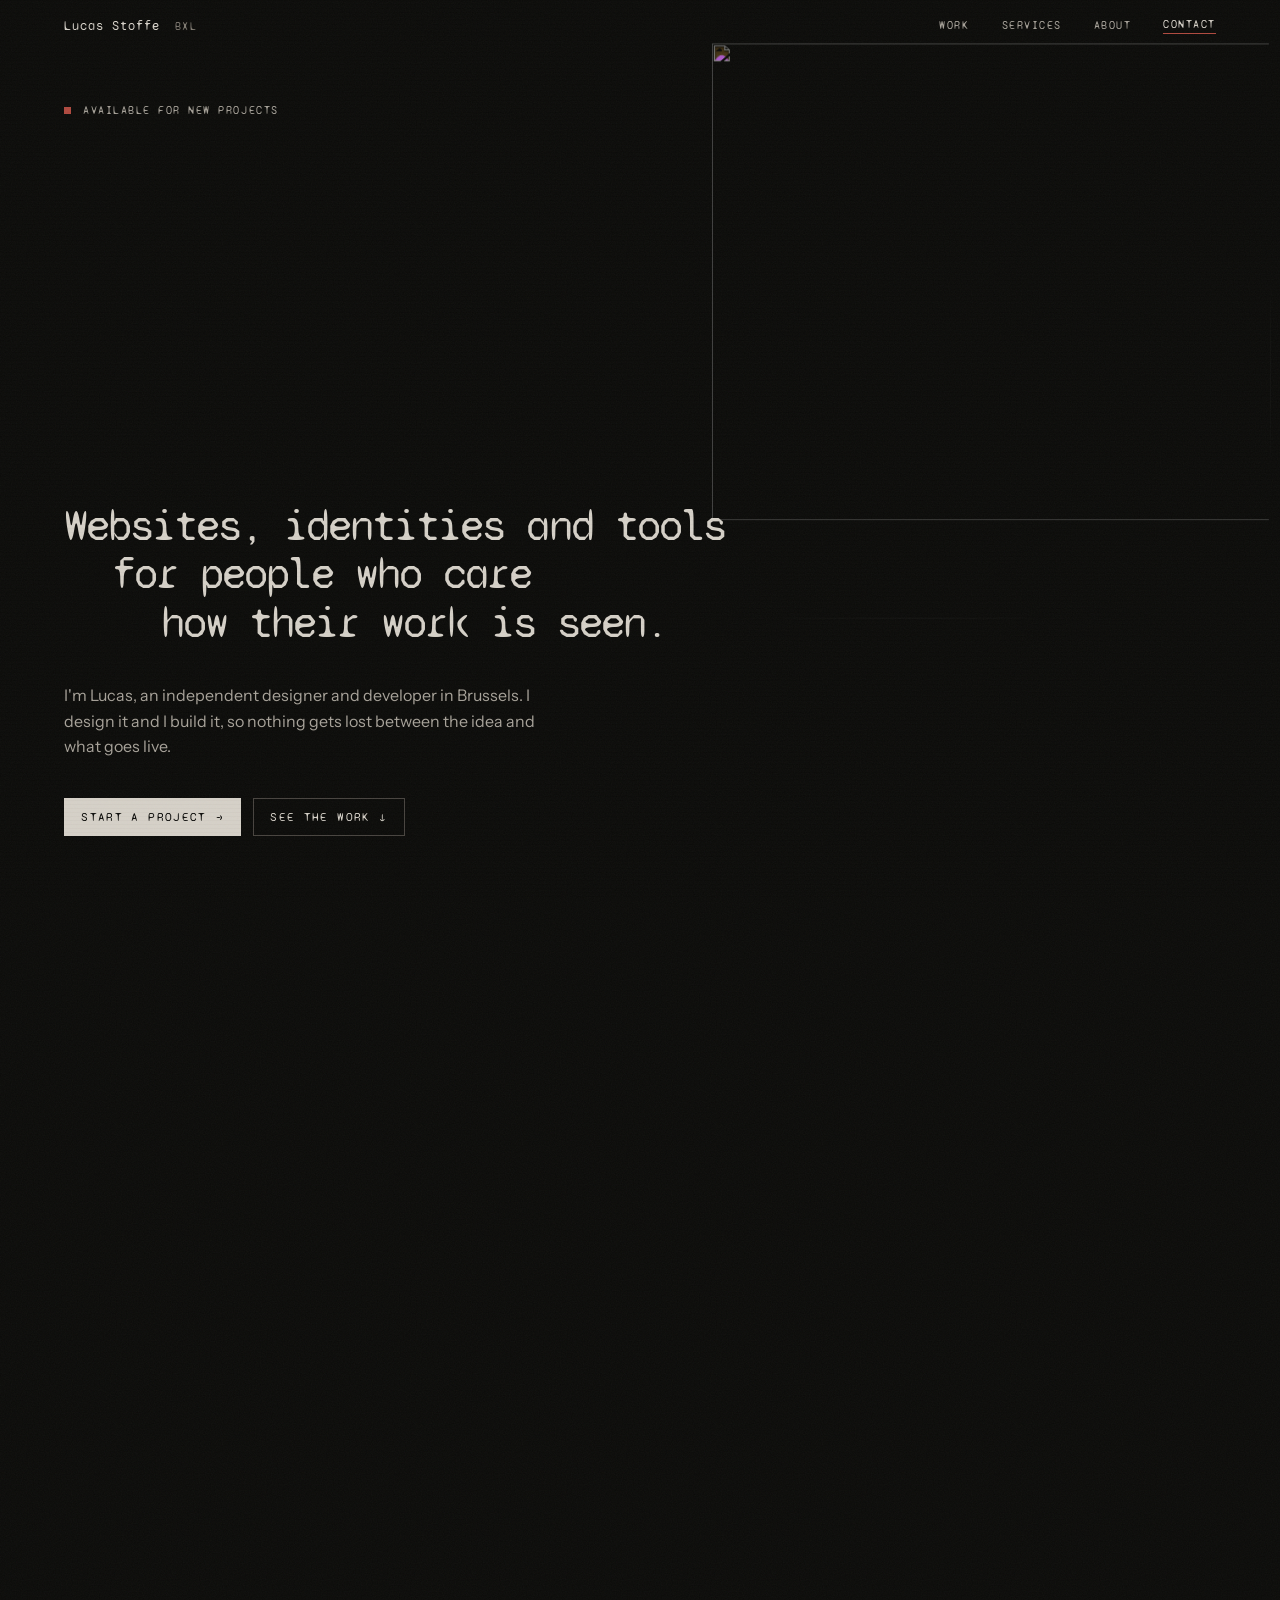
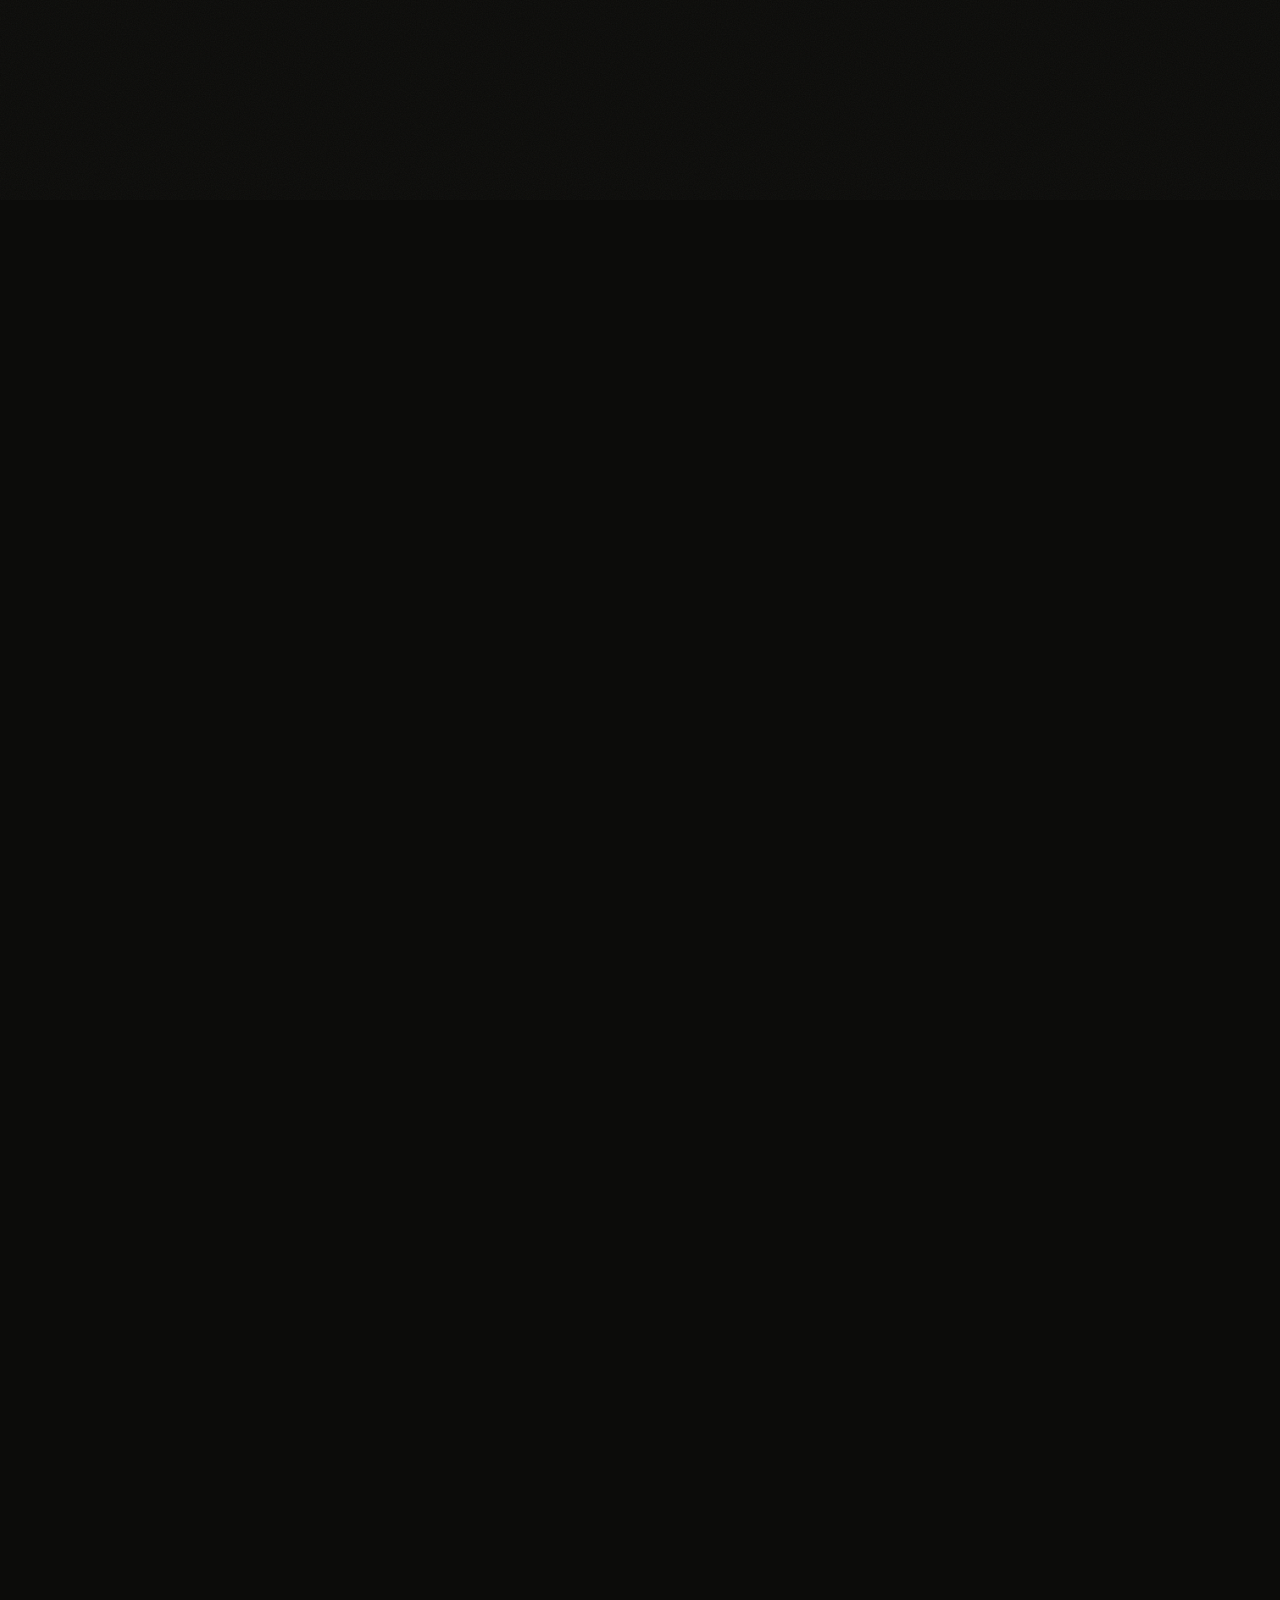
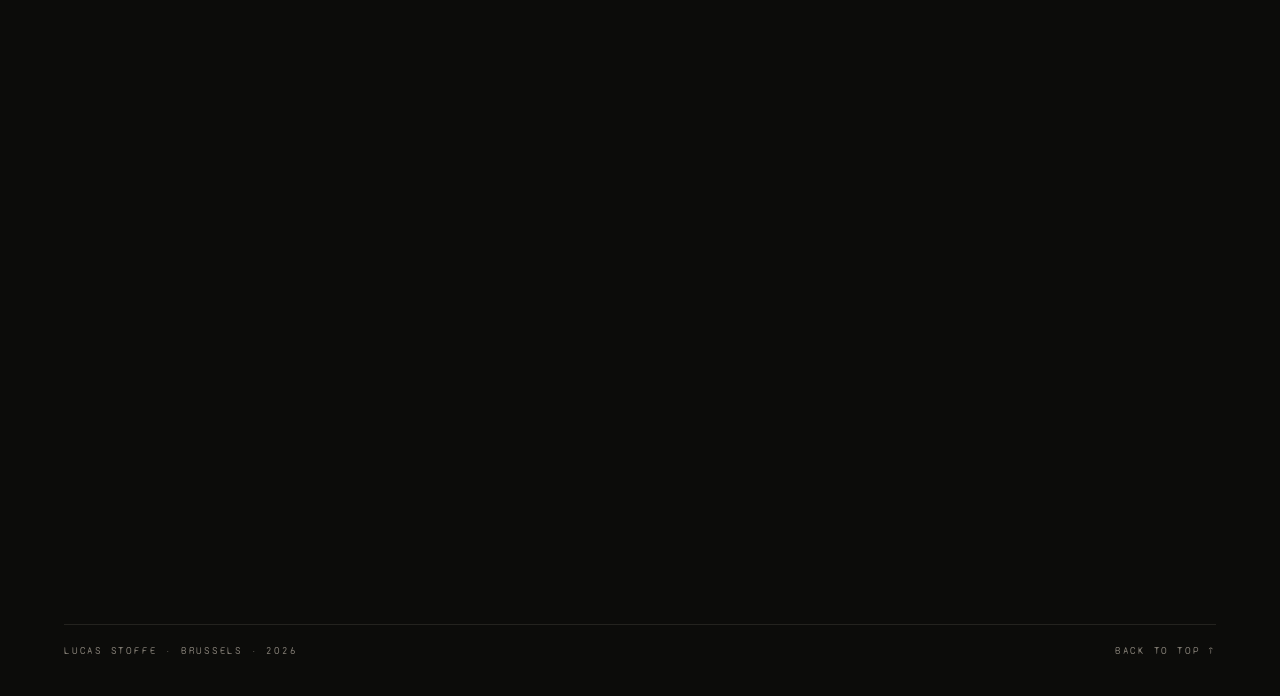
==== index.html @ f71bed0b "Syne Mono titles, portrait, captions for the running coach - Titles move from Doto to Syne Mono for " ====
<!DOCTYPE html>
<html lang="en">
<head>
  <meta charset="UTF-8">
  <meta name="viewport" content="width=device-width, initial-scale=1.0">
  <title>Lucas Stoffe · Web design, identity and custom tools · Brussels</title>
  <link rel="icon" type="image/png" href="images/favicon.png">
  <meta name="description" content="Independent designer and developer in Brussels. Websites, visual identities and custom tools, designed and built end to end.">
  <meta name="theme-color" content="#0c0c0a">

  <!-- Link preview (WhatsApp, email, social). Update the two URLs if the address changes. -->
  <link rel="canonical" href="https://lucasstoffe.github.io/">
  <meta property="og:type" content="website">
  <meta property="og:title" content="Lucas Stoffe · Websites, identities and custom tools">
  <meta property="og:description" content="Independent designer and developer in Brussels. Designed and built end to end.">
  <meta property="og:url" content="https://lucasstoffe.github.io/">
  <meta property="og:image" content="https://lucasstoffe.github.io/images/og.jpg">
  <meta property="og:image:width" content="1200">
  <meta property="og:image:height" content="630">
  <meta name="twitter:card" content="summary_large_image">

  <link rel="preconnect" href="https://fonts.googleapis.com">
  <link rel="preconnect" href="https://fonts.gstatic.com" crossorigin>
  <!-- Fonts load without holding the page back: on a slow connection the text shows at once in a system font, then switches. -->
  <link rel="stylesheet" href="https://fonts.googleapis.com/css2?family=Instrument+Sans:wght@400;500;600&family=Syne+Mono&display=swap" media="print" onload="this.media='all'">
  <noscript><link rel="stylesheet" href="https://fonts.googleapis.com/css2?family=Instrument+Sans:wght@400;500;600&family=Syne+Mono&display=swap"></noscript>
  <link rel="stylesheet" href="style.css">
  <script>document.documentElement.classList.add('js');</script>
</head>
<body>

  <!-- grain texture overlay -->
  <div class="grain" aria-hidden="true"></div>
  <!-- scanlines overlay -->
  <div class="scanlines" aria-hidden="true"></div>

  <a class="skip" href="#work">Skip to the work</a>

  <!-- ================================================
       HEADER
  ================================================ -->
  <header class="site-head">
    <a class="site-id" href="#top">
      <span class="site-name">Lucas Stoffe</span>
      <span class="tag">BXL</span>
    </a>
    <nav class="site-nav" aria-label="Sections">
      <a href="#work">Work</a>
      <a href="#services">Services</a>
      <a href="#about">About</a>
      <a class="site-nav-cta" href="#contact">Contact</a>
    </nav>
  </header>

  <main id="top">

  <!-- ================================================
       00 — OPENING
  ================================================ -->
  <section class="s-opening">
    <div class="opening-status">
      <span class="status-dot" aria-hidden="true"></span>
      <span class="tag tag--bright">Available for new projects</span>
    </div>
    <div class="opening-tattoo" aria-hidden="true">
      <img class="tattoo-photo" src="images/tattoo-photo.jpg" alt="" width="1000" height="994">
      <img class="tattoo-design" src="images/tattoo.jpg" alt="" width="726" height="562">
    </div>
    <div class="opening-bottom">
      <h1 class="headline">
        Websites, identities and tools<br>
        <span class="hl-indent">for people who care</span><br>
        <span class="hl-indent-2">how their work is seen.</span>
      </h1>
      <p class="lede">I'm Lucas, an independent designer and developer in Brussels. I design it and I build it, so nothing gets lost between the idea and what goes live.</p>
      <div class="opening-actions">
        <a class="btn btn--solid" href="#contact">Start a project <span aria-hidden="true">→</span></a>
        <a class="btn" href="#work">See the work <span aria-hidden="true">↓</span></a>
      </div>
    </div>
  </section>

  <!-- ================================================
       01 — WORK
       Images live in /images/work/
  ================================================ -->
  <section class="s-work" id="work">
    <header class="s-header reveal">
      <span class="s-num">01</span>
      <h2 class="s-name">SELECTED WORK</h2>
    </header>

    <!-- W 01 — Atelier Martis -->
    <article class="case">
      <div class="case-head reveal">
        <div class="case-title">
          <span class="tag">W 01 · Client project</span>
          <h3>Atelier Martis</h3>
          <a class="link-out" href="https://ateliermartis.be" target="_blank" rel="noopener noreferrer">ateliermartis.be <span aria-hidden="true">↗</span></a>
        </div>
        <div class="case-body">
          <p>Reinout Van der Straeten makes jewellery and furniture by hand, near Ghent. He needed a home for it that felt like the work itself: quiet, considered, a little brutal.</p>
          <p>I designed and built everything, from the first layout to the checkout. A shop with online payments, gift cards, workshop bookings, made-to-order requests, and a back office the studio runs on its own. Nothing decorative. A site that lets the work breathe.</p>
          <dl class="case-meta">
            <div><dt>Client</dt><dd>Jewellery and furniture studio</dd></div>
            <div><dt>Scope</dt><dd>Web design, development, online shop, back office</dd></div>
            <div><dt>Year</dt><dd>2026</dd></div>
          </dl>
        </div>
      </div>
      <div class="shots">
        <figure class="shot shot--wide reveal"><img src="images/work/martis-home.jpg" alt="Atelier Martis home page: a pile of hand-forged rings on black" width="2000" height="1133" loading="lazy"></figure>
        <figure class="shot reveal"><img src="images/work/martis-shop.jpg" alt="Atelier Martis shop overview" width="2000" height="1133" loading="lazy"></figure>
        <figure class="shot reveal"><img src="images/work/martis-insitu.jpg" alt="Atelier Martis home page, further down: the work shown in real spaces" width="2000" height="1133" loading="lazy"></figure>
        <figure class="shot reveal"><img src="images/work/martis-product.jpg" alt="Atelier Martis product page for the Witch Doctor ring" width="2000" height="1133" loading="lazy"></figure>
        <figure class="shot reveal"><img src="images/work/martis-workshop.jpg" alt="Atelier Martis workshop page: session details and prices" width="2000" height="1133" loading="lazy"></figure>
      </div>
    </article>

    <!-- W 02 — Running coach -->
    <article class="case case--split">
      <div class="case-col reveal">
        <div class="case-title">
          <span class="tag">W 02 · Own project</span>
          <h3>Running coach</h3>
        </div>
        <div class="case-body">
          <p>I ran for years without a coach. Borrowed plans, generic schedules, training blocks that never quite fit. When I got a bib for the 20 km of Brussels, I built what was missing.</p>
          <p>A coach I can talk to. It knows my training, adjusts when a week goes sideways and keeps building toward race day. I use it every day, and it taught me what a small custom tool can do, for one runner or for one business.</p>
          <dl class="case-meta">
            <div><dt>Type</dt><dd>Self-initiated tool</dd></div>
            <div><dt>Scope</dt><dd>Concept, design, build</dd></div>
            <div><dt>Year</dt><dd>2026</dd></div>
          </dl>
        </div>
      </div>
      <div class="phones reveal">
        <figure class="phone"><div class="shot shot--phone"><img src="images/work/chatbox-01.jpg" alt="Running coach: a conversation about changing the day's training" width="900" height="1740" loading="lazy"></div><figcaption><span>01</span> You tell it your week changed. It rebuilds the plan.</figcaption></figure>
        <figure class="phone"><div class="shot shot--phone"><img src="images/work/chatbox-02.jpg" alt="Running coach: feedback after a tempo session" width="900" height="1740" loading="lazy"></div><figcaption><span>02</span> After a session it reads the data and tells you how it went.</figcaption></figure>
      </div>
    </article>

    <!-- W 03 + W 04 — shorter entries -->
    <div class="case-duo">
      <article class="mini reveal">
        <figure class="shot"><img src="images/work/francois-home.jpg" alt="François Gilmant website: home page with the F and G logo in the background" width="1800" height="1020" loading="lazy"></figure>
        <figure class="shot"><img src="images/work/francois-steps.jpg" alt="François Gilmant website: what a first session looks like" width="1800" height="1020" loading="lazy"></figure>
        <div class="mini-text">
          <span class="tag"><span class="status-dot status-dot--small" aria-hidden="true"></span>W 03 · In progress</span>
          <h3>François Gilmant</h3>
          <p>A new therapy practice has to earn trust before the first session. I drew the logo, an F that becomes a G, set the colours and type, and I'm building a seven-page site in French where booking is always one click away.</p>
          <dl class="case-meta">
            <div><dt>Client</dt><dd>NLP and hypnosis therapist, Liège</dd></div>
            <div><dt>Scope</dt><dd>Logo, identity, web design, development</dd></div>
          </dl>
        </div>
      </article>

      <article class="mini reveal">
        <figure class="shot shot--van"><img src="images/work/vigo-van.jpg" alt="Vigo S.A. van lettering, previewed on the client's Renault Master" width="1989" height="874" loading="lazy"></figure>
        <div class="shot-pair">
          <figure class="shot shot--label" data-label="Before"><img src="images/work/vigo-before.jpg" alt="The blank white van before lettering" width="1400" height="1050" loading="lazy"></figure>
          <figure class="shot shot--logo"><img src="images/work/vigo-logo.jpg" alt="Vigo S.A. logo, redrawn as a vector" width="1400" height="696" loading="lazy"></figure>
        </div>
        <div class="mini-text">
          <span class="tag">W 04 · Client project</span>
          <h3>Vigo S.A.</h3>
          <p>Roofers since 1983, with a new van to dress. I redrew their logo as a clean vector, then designed the lettering for a Renault Master: four sides at full scale, 28 separate elements, delivered print-ready with cut lines and a fitting plan for the installer.</p>
          <dl class="case-meta">
            <div><dt>Client</dt><dd>Roofing company, Brussels area</dd></div>
            <div><dt>Scope</dt><dd>Logo vectorisation, vehicle lettering, print files</dd></div>
          </dl>
        </div>
      </article>
    </div>
  </section>

  <!-- ================================================
       02 — SERVICES
  ================================================ -->
  <section class="s-services" id="services">
    <header class="s-header reveal">
      <span class="s-num">02</span>
      <h2 class="s-name">WHAT I DO</h2>
    </header>

    <ul class="svc-list">
      <li class="svc reveal">
        <span class="svc-num">A</span>
        <h3>Websites</h3>
        <p>Designed and built by the same person, end to end. From a single page to a full online shop. Quick on a phone, clear to move through, made to be found.</p>
      </li>
      <li class="svc reveal">
        <span class="svc-num">B</span>
        <h3>Visual identity</h3>
        <p>Logos, identities, vectorisation, print and vehicle graphics. A clear visual base, so everything you put out looks like it comes from the same place.</p>
      </li>
      <li class="svc reveal">
        <span class="svc-num">C</span>
        <h3>Custom tools</h3>
        <p>Booking and quote forms, automatic reminders, small apps made for the way you work. The repetitive parts of your week, taken off your hands.</p>
      </li>
    </ul>

    <div class="process reveal">
      <span class="tag">How a project runs</span>
      <ol class="process-steps">
        <li><span class="process-num">01</span><h4>Listen</h4><p>A few questions and a conversation, so I understand the business before I draw anything.</p></li>
        <li><span class="process-num">02</span><h4>Agree</h4><p>A written summary of what you get, what it costs and when. Clear price, clear scope, no surprises.</p></li>
        <li><span class="process-num">03</span><h4>Make</h4><p>Early versions, fast. You see it take shape and we go back and forth until it's right.</p></li>
        <li><span class="process-num">04</span><h4>Launch</h4><p>Tested on every screen and handed over with a walkthrough. I stay reachable after.</p></li>
      </ol>
    </div>
  </section>

  <!-- ================================================
       03 — MOODBOARD
  ================================================ -->
  <section class="s-moodboard">
    <header class="s-header reveal">
      <span class="s-num">03</span>
      <h2 class="s-name">HOW I SEE</h2>
    </header>
    <p class="moodboard-desc reveal">A moodboard is how I think before I make anything. These are the images I return to. Not because they all belong to the same world, but because together they map the intersection I live in: running culture, craft objects, dark aesthetics, bodies in motion, cities at edge hours.</p>
    <div class="moodboard-grid reveal">
      <!-- Row 1 — 4-col: running×fashion opener → monk+runner immediately establishes both worlds -->
      <figure class="m c1 m--contain"><img src="images/moodboard/01.jpg" alt="" loading="lazy"></figure>
      <figure class="m c2 m--contain"><img src="images/moodboard/02.jpg" alt="" loading="lazy"></figure>
      <figure class="m c3"><img src="images/moodboard/03.jpg" alt="" loading="lazy"></figure>
      <figure class="m c4"><img src="images/moodboard/14.jpg" alt="" loading="lazy"></figure>
      <!-- Row 2 — 4-col: objects + movement + personal dark running -->
      <figure class="m c5"><img src="images/moodboard/05.jpg" alt="" loading="lazy"></figure>
      <figure class="m c6 m--contain"><img src="images/moodboard/06.jpg" alt="" loading="lazy"></figure>
      <figure class="m c7 m--contain"><img src="images/moodboard/fw1.jpg" alt="" loading="lazy"></figure>
      <figure class="m c8"><img src="images/moodboard/18.jpg" alt="" loading="lazy"></figure>
      <!-- Row 3 — 3-col wider: industrial + graphic + organic -->
      <figure class="m c9"><img src="images/moodboard/07.jpg" alt="" loading="lazy"></figure>
      <figure class="m c10 m--contain"><img src="images/moodboard/10.jpg" alt="" loading="lazy"></figure>
      <figure class="m c11"><img src="images/moodboard/04.jpg" alt="" loading="lazy"></figure>
      <!-- Row 4 — 4-col: glitchy urban + fashion + performance + craft -->
      <figure class="m c12"><img src="images/moodboard/fw2.jpg" alt="" loading="lazy"></figure>
      <figure class="m c13"><img src="images/moodboard/16.jpg" alt="" loading="lazy"></figure>
      <figure class="m c14"><img src="images/moodboard/09.jpg" alt="" loading="lazy"></figure>
      <figure class="m c15"><img src="images/moodboard/13.jpg" alt="" loading="lazy"></figure>
      <!-- Row 5 — 3-col wider: Bangkok street → night river → chair -->
      <figure class="m c17"><img src="images/moodboard/17.jpg" alt="" loading="lazy"></figure>
      <figure class="m c18 m--contain"><img src="images/moodboard/08.jpg" alt="" loading="lazy"></figure>
      <figure class="m c19 m--contain"><img src="images/moodboard/11.jpg" alt="" loading="lazy"></figure>
    </div>
  </section>

  <!-- ================================================
       04 — ABOUT
  ================================================ -->
  <section class="s-background" id="about">
    <header class="s-header reveal">
      <span class="s-num">04</span>
      <h2 class="s-name">ABOUT</h2>
    </header>
    <div class="about-grid">
      <figure class="portrait reveal"><img src="images/lucas.jpg" alt="Lucas Stoffe" width="900" height="900" loading="lazy"></figure>
      <div class="about-text reveal">
        <p class="about-lead">Designer first. Builder since I found out I could make the whole thing myself.</p>
        <p>I studied Idea and Innovation Management, worked in trend research at Trendwatching and come from graphic design. After two years in Bangkok I'm back in Brussels, where I run a lot and work for myself.</p>
        <p>I treat a project as if I'm part of your team. Plenty of back and forth, honest opinions, clear prices. I don't stop until we're both proud of it.</p>
      </div>
      <ul class="bg-list reveal">
        <li>
          <span class="bg-tag">RESEARCH</span>
          Trendwatching: cultural signal scanning, trend decoding
        </li>
        <li>
          <span class="bg-tag">DESIGN</span>
          Graphic design, visual identity, print
        </li>
        <li>
          <span class="bg-tag">BUILD</span>
          Websites, online shops, custom tools
        </li>
        <li>
          <span class="bg-tag">FIELD</span>
          Running communities across Europe and Southeast Asia
        </li>
        <li>
          <span class="bg-tag">SPOKEN</span>
          English, French, Dutch
        </li>
      </ul>
    </div>
  </section>

  <!-- ================================================
       05 — CONTACT
  ================================================ -->
  <section class="s-contact" id="contact">
    <header class="s-header reveal">
      <span class="s-num">05</span>
      <h2 class="s-name">CONTACT</h2>
    </header>
    <div class="contact-main reveal">
      <p class="contact-line">Got a project,<br> <span class="hl-indent">or the start of one?</span></p>
      <p class="contact-sub">Tell me about it. I'll come back with questions, then a clear proposal.</p>
      <div class="contact-links">
        <a href="mailto:stoffelucas@gmail.com?subject=Project" class="contact-email">stoffelucas@gmail.com</a>
        <a href="https://instagram.com/___luxoffe" class="contact-ig" target="_blank" rel="noopener noreferrer">Instagram @___luxoffe <span aria-hidden="true">↗</span></a>
      </div>
    </div>
    <footer class="site-foot">
      <p class="copyright">LUCAS STOFFE · BRUSSELS · 2026</p>
      <a class="copyright" href="#top">BACK TO TOP ↑</a>
    </footer>
  </section>

  </main>

  <script src="script.js"></script>
</body>
</html>
---- style.css ----
/* ================================================
   RESET
================================================ */

*, *::before, *::after {
  box-sizing: border-box;
  margin: 0;
  padding: 0;
}

/* ================================================
   TOKENS
================================================ */

:root {
  --bg:      #0c0c0a;
  --surface: #131311;
  --text:    #d6d1c8;
  --soft:    #a8a39a;   /* running text */
  --muted:   #807b72;   /* labels: readable on --bg */
  --faint:   #48443f;   /* decoration only, never text */
  --accent:  #b04a3f;
  --border:  #24231f;
  --gap:     2px;
  --pad:     clamp(1.5rem, 5vw, 4.5rem);
  --section: clamp(4.5rem, 10vw, 9rem);

  --font-display: 'Instrument Sans', -apple-system, 'Helvetica Neue', Arial, sans-serif;   /* running text */
  --font-mono:    'Syne Mono', ui-monospace, Menlo, monospace;   /* labels and small text */
  --font-title:   'Syne Mono', ui-monospace, Menlo, monospace;   /* titles */

  /* Title settings, shared by every title on the page */
  --title-weight: 400;
  --title-track:  -0.045em;
  --title-case:   none;
  --title-lh:     1.1;
  --label-track:  0.14em;

  /* Title sizes. A monospaced face runs wide, so the long opening and
     closing lines are set a little smaller than the short titles. */
  --ts-long:  0.78;   /* opening line, closing line */
  --ts-case:  0.9;    /* main project titles */
  --ts-short: 0.92;   /* small project titles, services */
  --ts-lead:  0.8;    /* About lead */
  --title-scale: var(--ts-long);
}

/* ================================================
   BASE
================================================ */

html {
  background: var(--bg);
  color: var(--text);
  font-family: var(--font-display);
  font-size: 16px;
  -webkit-font-smoothing: antialiased;
  -moz-osx-font-smoothing: grayscale;
  scroll-behavior: smooth;
  scroll-padding-top: 4.5rem;
}

body { min-height: 100vh; }

img {
  display: block;
  width: 100%;
  height: 100%;
  object-fit: cover;
}

a { color: inherit; text-decoration: none; }

ul, ol { list-style: none; }

::selection { background: var(--accent); color: var(--bg); }

:focus-visible {
  outline: 1px solid var(--text);
  outline-offset: 4px;
}

.skip {
  position: absolute;
  left: -999px;
  top: 0;
  z-index: 1000;
  padding: 0.75rem 1rem;
  background: var(--text);
  color: var(--bg);
  font-family: var(--font-mono);
  font-size: 0.75rem;
}

.skip:focus { left: 0; }

/* ================================================
   GRAIN
================================================ */

.grain {
  position: fixed;
  inset: -100%;
  width: 300%;
  height: 300%;
  z-index: 998;
  pointer-events: none;
  opacity: 0.045;
  background-image: url("data:image/svg+xml,%3Csvg xmlns='http://www.w3.org/2000/svg' width='300' height='300'%3E%3Cfilter id='n'%3E%3CfeTurbulence type='fractalNoise' baseFrequency='0.82' numOctaves='4' stitchTiles='stitch'/%3E%3C/filter%3E%3Crect width='300' height='300' filter='url(%23n)'/%3E%3C/svg%3E");
  animation: grain 9s steps(10) infinite;
}

@keyframes grain {
  0%   { transform: translate(0,    0) }
  10%  { transform: translate(-2%, -3%) }
  20%  { transform: translate(3%,   2%) }
  30%  { transform: translate(-1%,  3%) }
  40%  { transform: translate(3%,  -1%) }
  50%  { transform: translate(-3%,  2%) }
  60%  { transform: translate(2%,  -2%) }
  70%  { transform: translate(-2%,  3%) }
  80%  { transform: translate(3%,  -2%) }
  90%  { transform: translate(-1%,  2%) }
  100% { transform: translate(0,    0) }
}

/* ================================================
   SCANLINES
================================================ */

.scanlines {
  position: fixed;
  inset: 0;
  z-index: 997;
  pointer-events: none;
  background: repeating-linear-gradient(
    0deg,
    transparent,
    transparent 3px,
    rgba(0,0,0,0.014) 3px,
    rgba(0,0,0,0.014) 4px
  );
}

/* ================================================
   UTILITIES
================================================ */

.tag {
  font-family: var(--font-mono);
  font-size: 0.68rem;
  letter-spacing: var(--label-track);
  text-transform: uppercase;
  color: var(--muted);
}

.tag--bright { color: var(--soft); }

.status-dot {
  display: inline-block;
  width: 7px;
  height: 7px;
  background: var(--accent);
  animation: pulse 2.6s ease-in-out infinite;
}

.status-dot--small {
  width: 6px;
  height: 6px;
  margin-right: 0.6em;
  vertical-align: 0.05em;
}

@keyframes pulse {
  0%, 100% { opacity: 1; }
  50%      { opacity: 0.35; }
}

.btn {
  display: inline-flex;
  align-items: center;
  gap: 0.75em;
  padding: 0.95em 1.4em;
  border: 1px solid var(--faint);
  font-family: var(--font-mono);
  font-size: 0.72rem;
  letter-spacing: 0.12em;
  text-transform: uppercase;
  color: var(--text);
  transition: background 0.25s ease, color 0.25s ease, border-color 0.25s ease;
}

.btn:hover { border-color: var(--text); }

.btn--solid {
  background: var(--text);
  border-color: var(--text);
  color: var(--bg);
}

.btn--solid:hover {
  background: var(--accent);
  border-color: var(--accent);
  color: var(--text);
}

.link-out {
  display: inline-block;
  font-family: var(--font-mono);
  font-size: 0.75rem;
  letter-spacing: 0.06em;
  color: var(--text);
  padding-bottom: 0.3em;
  border-bottom: 1px solid var(--faint);
  transition: border-color 0.25s ease, color 0.25s ease;
}

.link-out:hover { border-color: var(--accent); color: var(--accent); }

/* ================================================
   REVEAL
   Only hidden when JS is running (html.js), so the
   page still shows everything without it.
================================================ */

.js .reveal {
  opacity: 0;
  transform: translateY(18px);
  transition: opacity 0.9s ease, transform 0.9s ease;
}

.js .reveal.is-visible {
  opacity: 1;
  transform: translateY(0);
}

/* ================================================
   HEADER
================================================ */

.site-head {
  position: fixed;
  top: 0;
  left: 0;
  right: 0;
  z-index: 50;
  display: flex;
  align-items: center;
  justify-content: space-between;
  padding: 1.1rem var(--pad);
  border-bottom: 1px solid transparent;
  transition: background 0.3s ease, border-color 0.3s ease;
}

/* Clear over the opening, solid once the page has moved */
.site-head.is-scrolled {
  background: rgba(12, 12, 10, 0.86);
  -webkit-backdrop-filter: blur(10px);
  backdrop-filter: blur(10px);
  border-bottom-color: var(--border);
}

.site-id {
  display: flex;
  align-items: baseline;
  gap: 0.9rem;
}

.site-name {
  font-family: var(--font-mono);
  font-size: 0.8rem;
  letter-spacing: 0.08em;
  color: var(--text);
}

.site-nav {
  display: flex;
  align-items: center;
  gap: clamp(1.1rem, 2.5vw, 2.25rem);
  font-family: var(--font-mono);
  font-size: 0.68rem;
  letter-spacing: 0.14em;
  text-transform: uppercase;
}

.site-nav a {
  color: var(--soft);
  transition: color 0.25s ease;
}

.site-nav a:hover { color: var(--text); }

.site-nav .site-nav-cta {
  color: var(--text);
  padding-bottom: 0.25em;
  border-bottom: 1px solid var(--accent);
}

/* ================================================
   SECTION HEADER
================================================ */

.s-header {
  display: flex;
  align-items: baseline;
  gap: 1.25rem;
  margin-bottom: clamp(2.5rem, 5vw, 4.5rem);
  padding-bottom: 1.1rem;
  border-bottom: 1px solid var(--border);
}

.s-num {
  font-family: var(--font-mono);
  font-size: 0.75rem;
  color: var(--accent);
  letter-spacing: 0.1em;
}

.s-name {
  font-family: var(--font-mono);
  font-size: 0.85rem;
  font-weight: 400;
  letter-spacing: 0.2em;
  color: var(--text);
}

/* ================================================
   00 — OPENING
================================================ */

.s-opening {
  min-height: 100svh;
  padding: 6.5rem var(--pad) clamp(2rem, 5vw, 4rem);
  display: flex;
  flex-direction: column;
  justify-content: space-between;
  position: relative;
  overflow: hidden;
}

.opening-status {
  display: flex;
  align-items: center;
  gap: 0.75rem;
  position: relative;
  z-index: 1;
  opacity: 0;
  animation: fade-in 0.8s ease 0.1s forwards;
}

/* Wrapper: positions the whole composition, carries mix-blend-mode.
   Screen blend makes black areas transparent — both images float
   cleanly against the dark background. */
.opening-tattoo {
  position: absolute;
  top: 14%;
  right: 18%;
  width: clamp(260px, 40%, 480px);
  mix-blend-mode: screen;
  opacity: 0.75;
  pointer-events: none;
  user-select: none;
  z-index: 0;
  animation: fade-in 1.4s ease 0.6s both;
}

/* Photo only gets the dissolve mask — design above stays untouched. */
.tattoo-photo {
  display: block;
  width: 100%;
  filter: invert(1) grayscale(1);
  transform: scale(1.22) translate(-4%, 3%);
  transform-origin: center;
  -webkit-mask-image:
    linear-gradient(to right, transparent 0%, black 18%),
    radial-gradient(ellipse 92% 62% at 38% 58%, black 15%, rgba(0,0,0,0.7) 38%, transparent 72%);
  -webkit-mask-composite: source-in;
  mask-image:
    linear-gradient(to right, transparent 0%, black 18%),
    radial-gradient(ellipse 92% 62% at 38% 58%, black 15%, rgba(0,0,0,0.7) 38%, transparent 72%);
  mask-composite: intersect;
}

/* Design — wider than container so translated content isn't clipped. */
.tattoo-design {
  position: absolute;
  top: 0;
  left: -8%;
  width: 116%;
  filter: invert(1);
  mix-blend-mode: screen;
  opacity: 1;
  transform: translate(-2%, -6%);
}


/* Sits further right than before, so the larger headline stays readable. */
.opening-tattoo {
  top: 8%;
  right: 3%;
}

.opening-bottom {
  display: flex;
  flex-direction: column;
  align-items: flex-start;
  position: relative;
  z-index: 1;
  opacity: 0;
  animation: slide-up 0.9s ease 0.25s forwards;
}

.headline {
  font-size: calc(clamp(2rem, 4.4vw, 3.9rem) * var(--title-scale));
  color: var(--text);
}

.hl-indent   { padding-left: 1.1em; }
.hl-indent-2 { padding-left: 2.2em; }

.lede {
  margin-top: clamp(1.5rem, 3vw, 2.25rem);
  max-width: 46ch;
  font-size: clamp(1rem, 1.25vw, 1.15rem);
  line-height: 1.6;
  color: var(--soft);
}

.opening-actions {
  display: flex;
  flex-wrap: wrap;
  gap: 0.75rem;
  margin-top: clamp(1.75rem, 3vw, 2.5rem);
}

@keyframes fade-in {
  to { opacity: 1; }
}

@keyframes slide-up {
  from { opacity: 0; transform: translateY(12px); }
  to   { opacity: 1; transform: translateY(0); }
}

/* ================================================
   01 — WORK
================================================ */

.s-work {
  padding: var(--section) var(--pad) 0;
}

.case {
  padding-bottom: var(--section);
}

.case-head {
  display: grid;
  grid-template-columns: minmax(0, 5fr) minmax(0, 7fr);
  column-gap: clamp(2rem, 6vw, 7rem);
  row-gap: 2rem;
  margin-bottom: clamp(2rem, 4vw, 3.5rem);
}

.case-title .tag {
  display: block;
  margin-bottom: 1.25rem;
}

.case-title h3 {
  font-size: calc(clamp(2rem, 4.4vw, 3.75rem) * var(--title-scale));
}

.case-title .link-out { margin-top: 1.75rem; }

.case-body p {
  max-width: 58ch;
  font-size: clamp(1rem, 1.2vw, 1.12rem);
  line-height: 1.65;
  color: var(--soft);
}

.case-body p + p { margin-top: 1em; }

.case-body p:first-child { color: var(--text); }

.case-meta {
  margin-top: 2rem;
  max-width: 58ch;
  border-top: 1px solid var(--border);
}

.case-meta > div {
  display: grid;
  grid-template-columns: 6.5rem 1fr;
  gap: 1rem;
  padding: 0.8rem 0;
  border-bottom: 1px solid var(--border);
  font-family: var(--font-mono);
  font-size: 0.72rem;
  line-height: 1.6;
}

.case-meta dt {
  font-size: 0.64rem;
  letter-spacing: 0.16em;
  text-transform: uppercase;
  color: var(--muted);
  padding-top: 0.08rem;
}

.case-meta dd { color: var(--text); }

/* Screenshots — shown whole, never cropped */
.shot {
  margin: 0;
  background: var(--surface);
  border: 1px solid var(--border);
  overflow: hidden;
  position: relative;
}

.shot img { height: auto; }

.shots {
  display: grid;
  grid-template-columns: 1fr 1fr;
  gap: clamp(0.5rem, 1.2vw, 1rem);
}

.shot--wide { grid-column: 1 / -1; }

/* Running coach — text left, two phone screens right */
.case--split {
  display: grid;
  grid-template-columns: minmax(0, 5fr) minmax(0, 7fr);
  column-gap: clamp(2rem, 6vw, 7rem);
  row-gap: 2.5rem;
  align-items: start;
}

.case--split .case-title { margin-bottom: 2rem; }

/* Text stays in view while the tall phone screens scroll past */
@media (min-width: 901px) {
  .case--split .case-col {
    position: sticky;
    top: 6rem;
  }
}

.phones {
  display: grid;
  grid-template-columns: 1fr 1fr;
  gap: clamp(0.5rem, 1.2vw, 1rem);
  max-width: 640px;
}

.phone { margin: 0; }

.phone figcaption {
  margin-top: 0.9rem;
  max-width: 30ch;
  font-size: 0.9rem;
  line-height: 1.5;
  color: var(--soft);
}

.phone figcaption span {
  display: block;
  margin-bottom: 0.35rem;
  font-family: var(--font-mono);
  font-size: 0.68rem;
  letter-spacing: var(--label-track);
  color: var(--muted);
}

/* Two shorter entries side by side */
.case-duo {
  display: grid;
  grid-template-columns: 1fr 1fr;
  column-gap: clamp(2rem, 5vw, 5rem);
  row-gap: var(--section);
  padding-top: var(--section);
  padding-bottom: var(--section);
  border-top: 1px solid var(--border);
  align-items: start;
}

.mini .shot + .shot,
.mini .shot-pair { margin-top: clamp(0.5rem, 1.2vw, 1rem); }

.mini-text { margin-top: 2rem; }

.mini-text .tag { display: block; margin-bottom: 1rem; }

.mini-text h3 {
  font-size: calc(clamp(1.6rem, 2.6vw, 2.25rem) * var(--title-scale));
  margin-bottom: 1.1rem;
}

.mini-text p {
  max-width: 52ch;
  font-size: 1rem;
  line-height: 1.65;
  color: var(--soft);
}

/* Van preview: the source file has black bars left and right.
   The frame is slightly narrower than the image so they fall outside it. */
.shot--van { aspect-ratio: 1.94 / 1; }
.shot--van img { height: 100%; object-fit: cover; object-position: 56% 50%; }

.shot-pair {
  display: grid;
  grid-template-columns: 1fr 1fr;
  gap: clamp(0.5rem, 1.2vw, 1rem);
}

.shot-pair .shot { aspect-ratio: 4 / 3; }
.shot-pair .shot img { height: 100%; object-fit: cover; }

.shot--logo { background: #fff; }
.shot-pair .shot--logo img { object-fit: contain; padding: 9%; }

.shot--label::after {
  content: attr(data-label);
  position: absolute;
  left: 0.75rem;
  bottom: 0.75rem;
  padding: 0.35em 0.7em;
  background: var(--bg);
  color: var(--text);
  font-family: var(--font-mono);
  font-size: 0.6rem;
  letter-spacing: 0.16em;
  text-transform: uppercase;
}

/* ================================================
   02 — SERVICES
================================================ */

.s-services {
  padding: var(--section) var(--pad);
  border-top: 1px solid var(--border);
}

.svc-list {
  display: grid;
  grid-template-columns: repeat(3, 1fr);
  column-gap: clamp(1.5rem, 4vw, 4rem);
  row-gap: 3rem;
}

.svc-num {
  display: block;
  font-family: var(--font-mono);
  font-size: 0.7rem;
  letter-spacing: 0.14em;
  color: var(--accent);
  margin-bottom: 1.25rem;
}

.svc h3 {
  font-size: calc(clamp(1.5rem, 2.4vw, 2.1rem) * var(--title-scale));
  margin-bottom: 1rem;
}

.svc p {
  max-width: 38ch;
  font-size: 1rem;
  line-height: 1.65;
  color: var(--soft);
}

.process {
  margin-top: clamp(3.5rem, 7vw, 6rem);
  padding-top: 1.5rem;
  border-top: 1px solid var(--border);
}

.process-steps {
  display: grid;
  grid-template-columns: repeat(4, 1fr);
  column-gap: clamp(1.25rem, 3vw, 3rem);
  row-gap: 2.25rem;
  margin-top: 2rem;
}

.process-num {
  display: block;
  font-family: var(--font-mono);
  font-size: 0.68rem;
  letter-spacing: 0.14em;
  color: var(--muted);
  margin-bottom: 0.9rem;
}

.process-steps h4 {
  font-size: 1.15rem;
  font-weight: 500;
  letter-spacing: -0.01em;
  margin-bottom: 0.6rem;
}

.process-steps p {
  max-width: 30ch;
  font-size: 0.92rem;
  line-height: 1.6;
  color: var(--soft);
}

/* ================================================
   03 — MOODBOARD
================================================ */

.s-moodboard {
  padding: var(--section) var(--pad) clamp(1.5rem, 3vw, 2.5rem);
  border-top: 1px solid var(--border);
}

.moodboard-desc {
  font-size: clamp(1.25rem, 2.1vw, 1.8rem);
  line-height: 1.3;
  letter-spacing: -0.012em;
  color: var(--text);
  margin-bottom: clamp(2.5rem, 5vw, 4.5rem);
  max-width: 44ch;
}

/* 12-col base lets rows be either 4-col (span 3) or 3-col (span 4) */
.moodboard-grid {
  display: grid;
  grid-template-columns: repeat(12, 1fr);
  gap: 4px;
  align-items: start;
}

.m {
  display: block;
  overflow: hidden;
  background: var(--surface);
  position: relative;
  cursor: pointer;
  width: 100%;
}

/* Row 1 — 4-col */
.c1  { grid-column: span 3; aspect-ratio: 4/5; }
.c2  { grid-column: span 3; aspect-ratio: 3/4; align-self: end; }
.c3  { grid-column: span 3; aspect-ratio: 2/3; }
.c4  { grid-column: span 3; aspect-ratio: 4/3; align-self: end; }   /* monk+runner: landscape */

/* Row 2 — 4-col */
.c5  { grid-column: span 3; aspect-ratio: 1/2; }
.c6  { grid-column: span 3; aspect-ratio: 4/5; align-self: end; }
.c7  { grid-column: span 3; aspect-ratio: 3/4; align-self: center; }
.c8  { grid-column: span 3; aspect-ratio: 2/3; align-self: center; } /* B&W runner: portrait */

/* Row 3 — 3-col wider */
.c9  { grid-column: span 4; aspect-ratio: 3/4; align-self: end; }
.c10 { grid-column: span 4; aspect-ratio: 3/4; }
.c11 { grid-column: span 4; aspect-ratio: 16/9; align-self: end; }  /* tree roots: wide landscape */

/* Row 4 — 4-col */
.c12 { grid-column: span 3; aspect-ratio: 1/1; }
.c13 { grid-column: span 3; aspect-ratio: 2/3; align-self: center; } /* metal dots portrait */
.c14 { grid-column: span 3; aspect-ratio: 1/1; align-self: end; }
.c15 { grid-column: span 3; aspect-ratio: 3/4; }                     /* fabric patches */

/* Row 5 — 3-col wider: Bangkok street → night river → chair */
.c17 { grid-column: span 4; aspect-ratio: 4/3; align-self: end; }    /* street food: landscape */
.c18 { grid-column: span 4; aspect-ratio: 3/4; }                     /* night river: portrait */
.c19 { grid-column: span 4; aspect-ratio: 4/5; align-self: center; } /* chair: taller so full object shows */

/* object-fit: contain — full image visible, no crop.
   Dark surface bg fills the letterbox naturally. */
.m--contain img {
  object-fit: contain;
}

.m img {
  display: block;
  width: 100%;
  height: 100%;
  object-fit: cover;
  transition: transform 0.7s ease;
  will-change: transform;
}

.m:hover img {
  transform: scale(1.04);
}

.m.glitch-active img {
  animation: img-glitch 0.22s steps(3) 1 forwards;
}

@keyframes img-glitch {
  0%   { filter: none; transform: scale(1.04) translate(0, 0); }
  33%  { filter: hue-rotate(70deg) contrast(1.2) saturate(1.3);
         transform: scale(1.04) translate(-3px, 0); }
  66%  { filter: hue-rotate(-45deg) contrast(0.92);
         transform: scale(1.04) translate(3px, 1px); }
  100% { filter: none; transform: scale(1.04) translate(0, 0); }
}

.m::after {
  content: '';
  position: absolute;
  inset: 0;
  background: rgba(140, 26, 26, 0.06);
  opacity: 0;
  pointer-events: none;
  transition: opacity 0.2s ease;
}

.m.glitch-active::after { opacity: 1; }

/* ================================================
   04 — ABOUT
================================================ */

.s-background {
  padding: var(--section) var(--pad);
}

.about-grid {
  display: grid;
  grid-template-columns: minmax(0, 3fr) minmax(0, 5fr) minmax(0, 4fr);
  column-gap: clamp(2rem, 6vw, 7rem);
  row-gap: 3rem;
  align-items: start;
}

/* Shown in black and white to sit with the rest of the page.
   The file itself is in colour; hover brings it back. */
.portrait {
  margin: 0;
  border: 1px solid var(--border);
  overflow: hidden;
}

.portrait img {
  height: auto;
  filter: grayscale(1) contrast(1.05);
  transition: filter 0.6s ease;
}

.portrait:hover img { filter: none; }

.about-lead {
  max-width: 26ch;
  font-size: calc(clamp(1.5rem, 2.6vw, 2.25rem) * var(--title-scale));
  color: var(--text);
  margin-bottom: 1.75rem;
}

.about-text p:not(.about-lead) {
  max-width: 50ch;
  font-size: clamp(1rem, 1.2vw, 1.12rem);
  line-height: 1.65;
  color: var(--soft);
}

.about-text p + p { margin-top: 1em; }

.bg-list li {
  display: flex;
  align-items: baseline;
  gap: 1.5rem;
  padding: 1.1rem 0;
  border-bottom: 1px solid var(--border);
  font-family: var(--font-mono);
  font-size: 0.75rem;
  line-height: 1.6;
  color: var(--text);
}

.bg-list li:first-child {
  border-top: 1px solid var(--border);
}

.bg-tag {
  font-size: 0.64rem;
  letter-spacing: 0.16em;
  color: var(--muted);
  min-width: 6rem;
  flex-shrink: 0;
}

/* ================================================
   05 — CONTACT
================================================ */

.s-contact {
  padding: var(--section) var(--pad) clamp(1.5rem, 3vw, 2.5rem);
  border-top: 1px solid var(--border);
}

.contact-line {
  font-size: calc(clamp(2.2rem, 6.4vw, 5.5rem) * var(--title-scale));
}

.contact-sub {
  margin-top: clamp(1.5rem, 3vw, 2.25rem);
  max-width: 40ch;
  font-size: clamp(1rem, 1.25vw, 1.15rem);
  line-height: 1.6;
  color: var(--soft);
}

.contact-links {
  display: flex;
  flex-direction: column;
  align-items: flex-start;
  gap: 1.25rem;
  margin-top: clamp(2.5rem, 5vw, 4rem);
}

.contact-email {
  font-size: clamp(1.25rem, 2.8vw, 2.25rem);
  font-weight: 400;
  letter-spacing: -0.015em;
  line-height: 1.1;
  padding-bottom: 0.2em;
  border-bottom: 1px solid var(--accent);
  transition: color 0.25s ease;
  overflow-wrap: anywhere;
}

.contact-email:hover { color: var(--accent); }

.contact-ig {
  font-family: var(--font-mono);
  font-size: 0.75rem;
  color: var(--soft);
  letter-spacing: 0.08em;
  transition: color 0.25s ease;
}

.contact-ig:hover { color: var(--text); }

.site-foot {
  display: flex;
  justify-content: space-between;
  gap: 1rem;
  margin-top: var(--section);
  padding-top: 1.25rem;
  border-top: 1px solid var(--border);
}

.copyright {
  font-family: var(--font-mono);
  font-size: 0.62rem;
  color: var(--muted);
  letter-spacing: 0.18em;
}

a.copyright:hover { color: var(--text); }

/* ================================================
   TITLES
   One rule for every title, so the typeface can be
   changed in one place.
================================================ */

.headline,
.case-title h3,
.mini-text h3,
.svc h3,
.about-lead,
.contact-line {
  font-family: var(--font-title);
  font-weight: var(--title-weight);
  letter-spacing: var(--title-track);
  text-transform: var(--title-case);
  line-height: var(--title-lh);
}

.case-title h3 { --title-scale: var(--ts-case); }
.mini-text h3,
.svc h3        { --title-scale: var(--ts-short); }
.about-lead    { --title-scale: var(--ts-lead); }

/* ================================================
   RESPONSIVE — TABLET
================================================ */

@media (max-width: 900px) {
  .case-head,
  .case--split,
  .about-grid {
    grid-template-columns: 1fr;
  }

  .case-duo { grid-template-columns: 1fr; }

  .portrait { max-width: 15rem; }

  .svc-list { grid-template-columns: 1fr; row-gap: 2.5rem; }

  .svc p { max-width: 52ch; }

  .process-steps { grid-template-columns: 1fr 1fr; }
}

/* ================================================
   RESPONSIVE — MOBILE
================================================ */

@media (max-width: 600px) {
  .site-nav a:not(.site-nav-cta) { display: none; }

  .opening-tattoo {
    top: 7%;
    right: -12%;
    width: 80%;
    opacity: 0.5;
  }

  /* Narrow screens: the big lines flow as one sentence, set a little larger */
  .headline,
  .contact-line { --title-scale: calc(var(--ts-long) * 1.19); }
  .headline { font-size: calc(2.1rem * var(--title-scale)); }
  .headline br,
  .contact-line br { display: none; }
  .headline .hl-indent,
  .headline .hl-indent-2,
  .contact-line .hl-indent { padding-left: 0; }

  .opening-actions { width: 100%; }
  .opening-actions .btn { flex: 1 1 auto; justify-content: center; }

  .shots { grid-template-columns: 1fr; }

  .case-meta > div { grid-template-columns: 5rem 1fr; }

  .moodboard-grid {
    grid-template-columns: repeat(6, 1fr);
  }

  .c1, .c2, .c3, .c4, .c5, .c6, .c7, .c8,
  .c12, .c13, .c14, .c15 { grid-column: span 3; }

  .c9, .c10, .c11, .c17, .c18 { grid-column: span 3; }

  .c1, .c2, .c3, .c4, .c5, .c6, .c7, .c8,
  .c9, .c10, .c11, .c12, .c13, .c14, .c15,
  .c17, .c18 { align-self: start; }

  .bg-list li {
    flex-direction: column;
    gap: 0.4rem;
  }

  .bg-tag { min-width: unset; }

  .process-steps { grid-template-columns: 1fr; }

  .site-foot { flex-direction: column; }
}

/* ================================================
   REDUCED MOTION
================================================ */

@media (prefers-reduced-motion: reduce) {
  html { scroll-behavior: auto; }

  .grain, .status-dot { animation: none; }

  .js .reveal,
  .opening-status,
  .opening-tattoo,
  .opening-bottom {
    opacity: 1;
    transform: none;
    animation: none;
    transition: none;
  }

  .opening-tattoo { opacity: 0.75; }
}
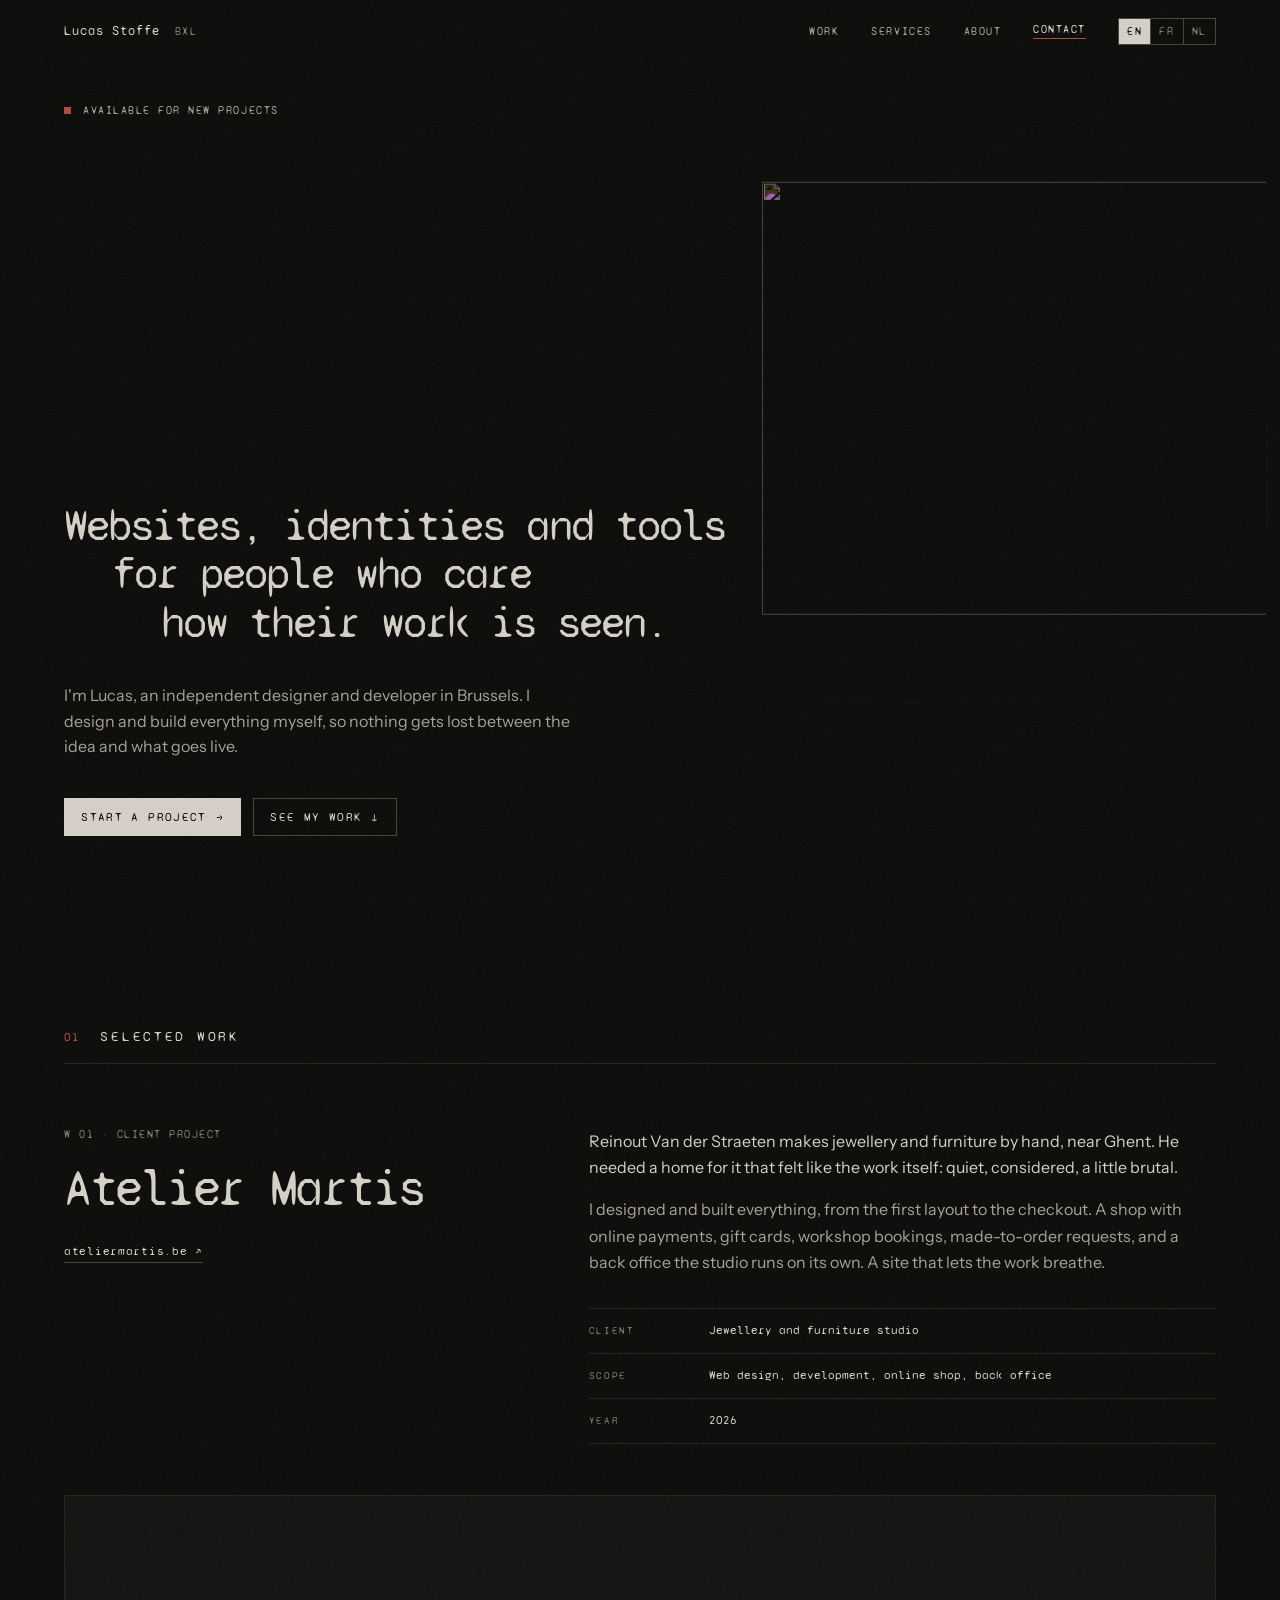
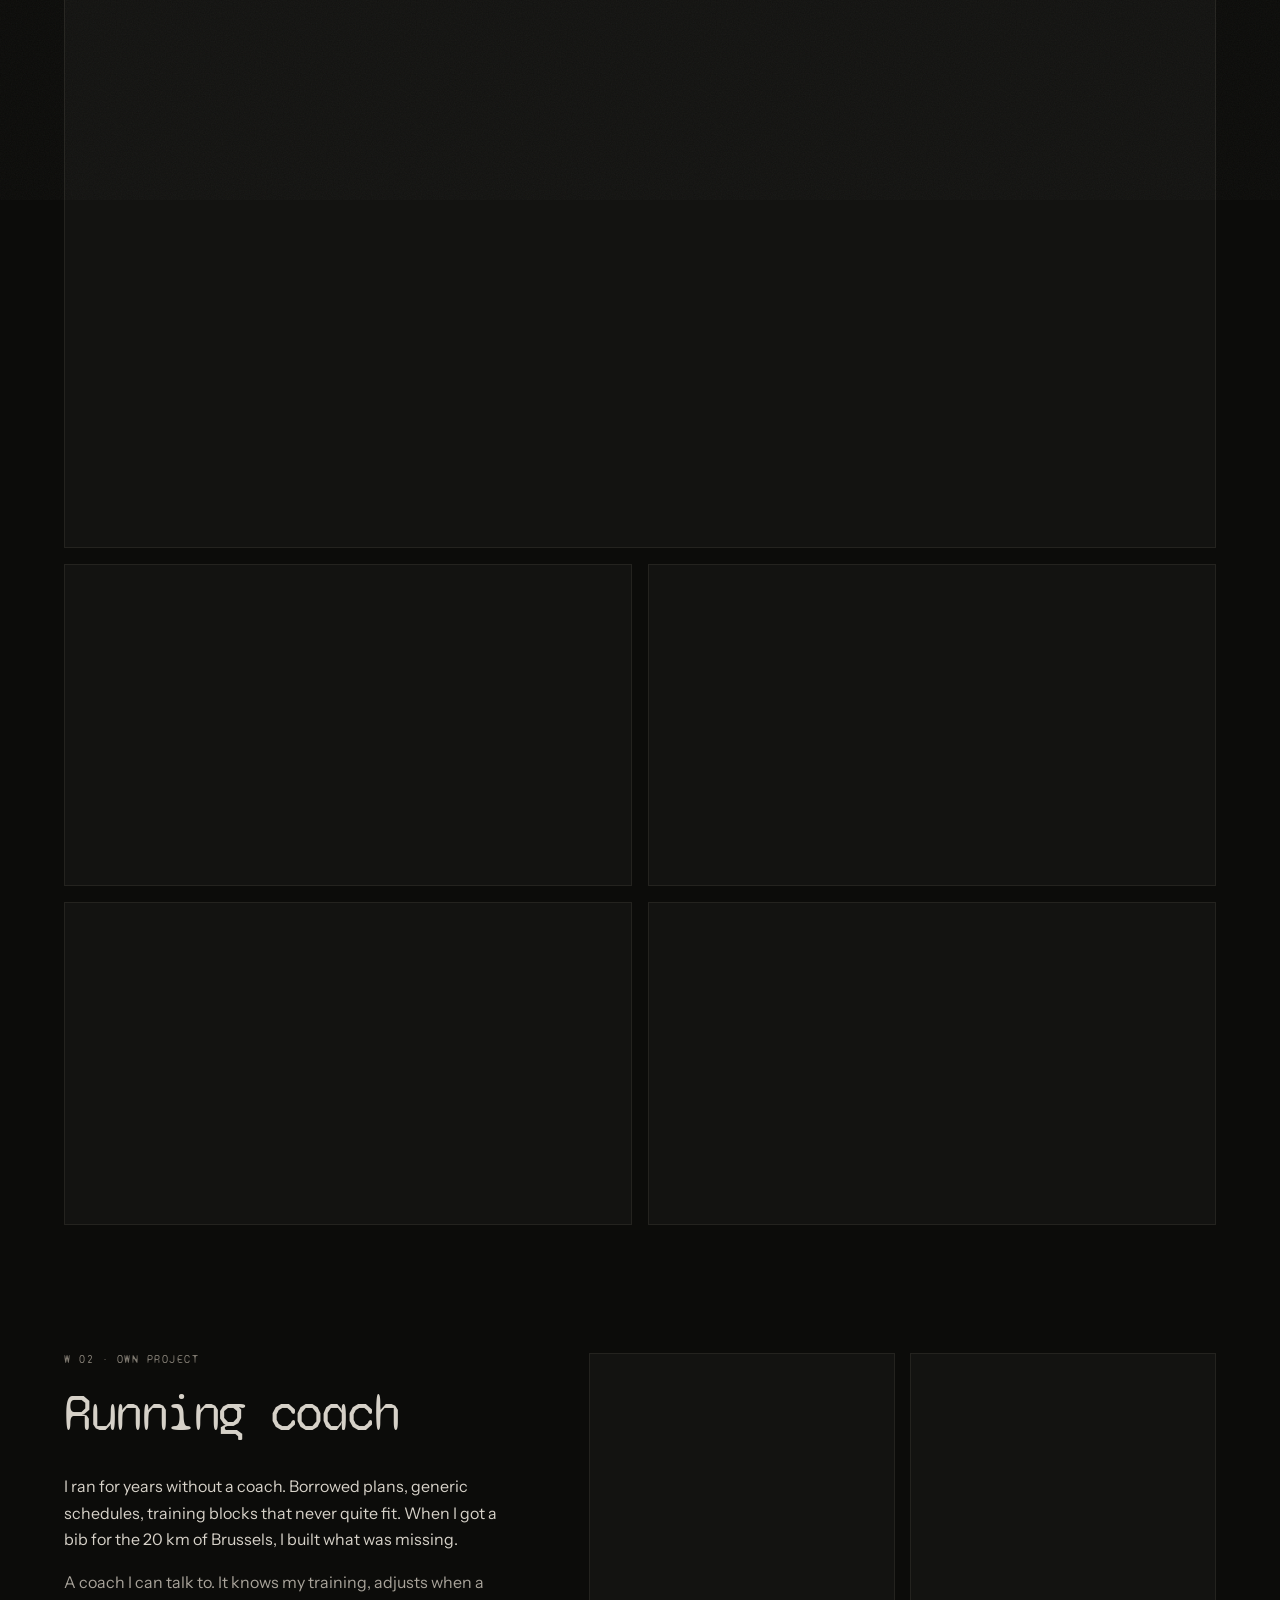
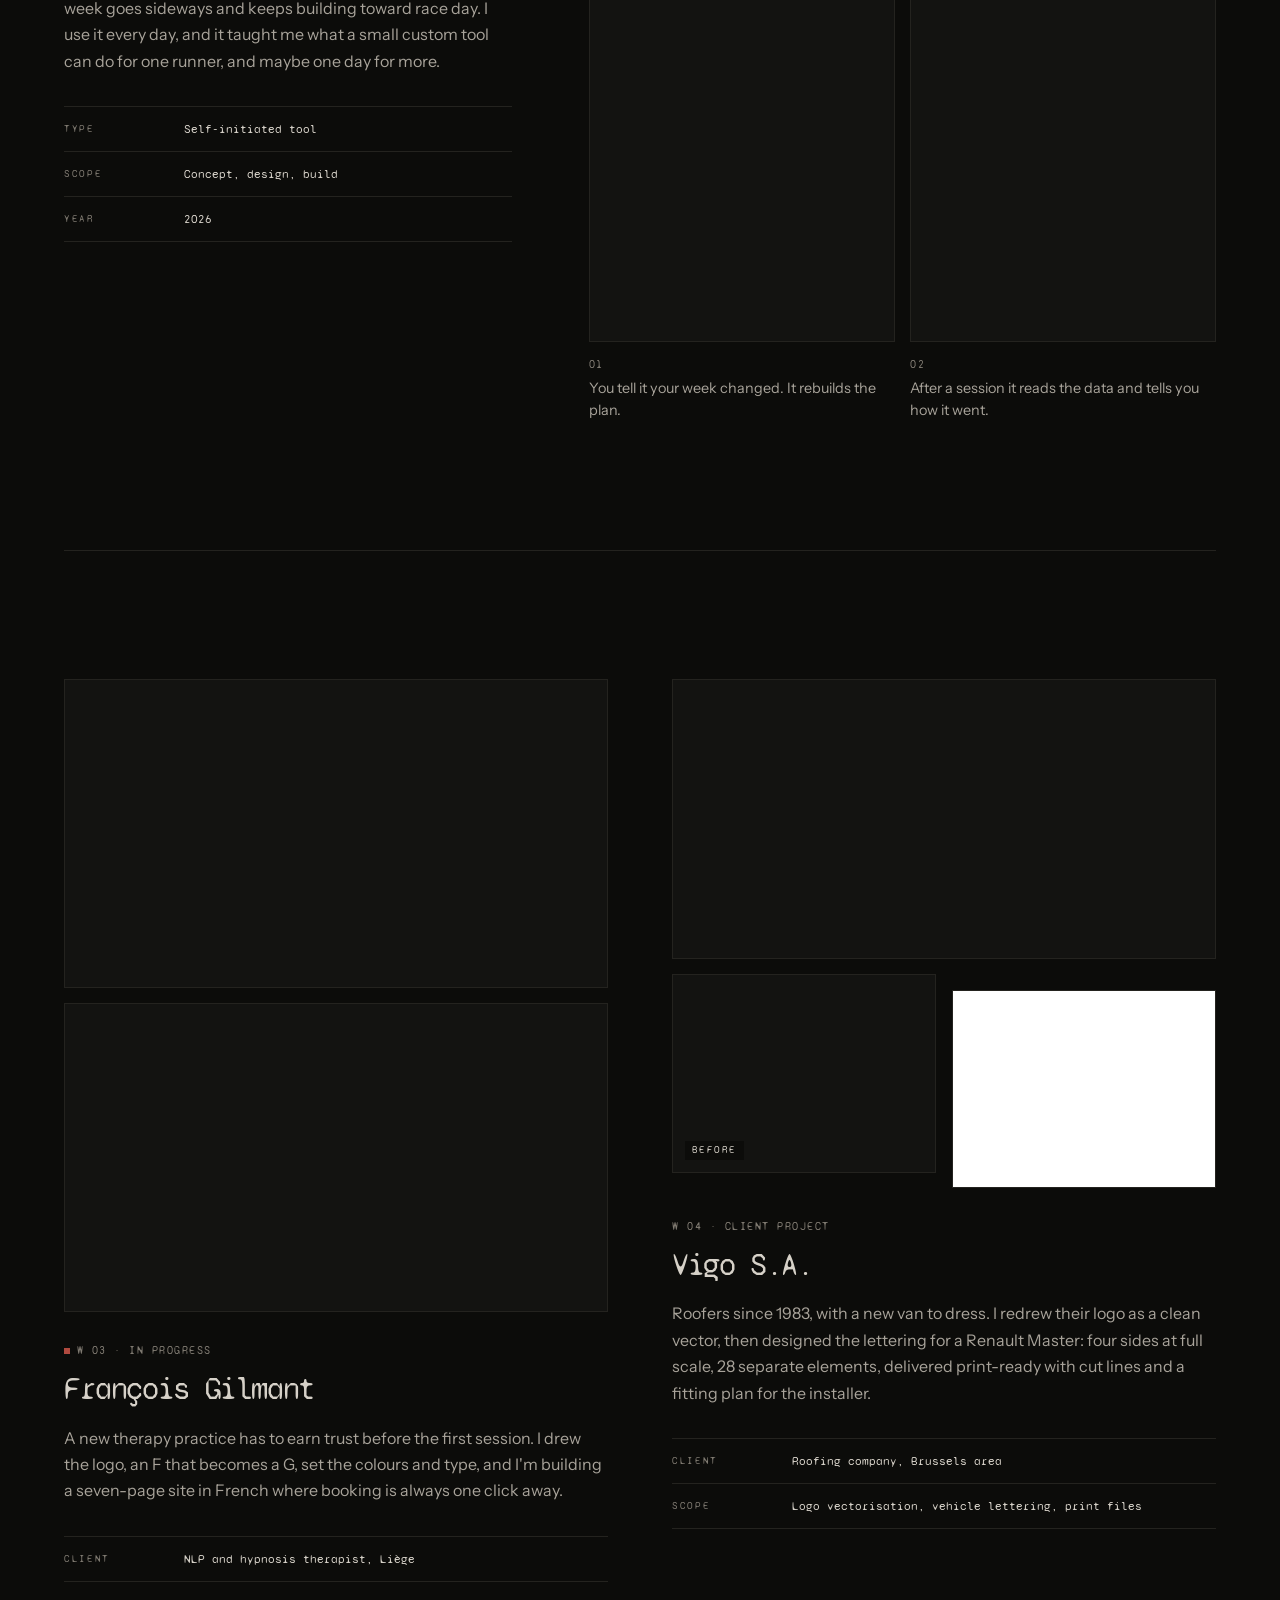
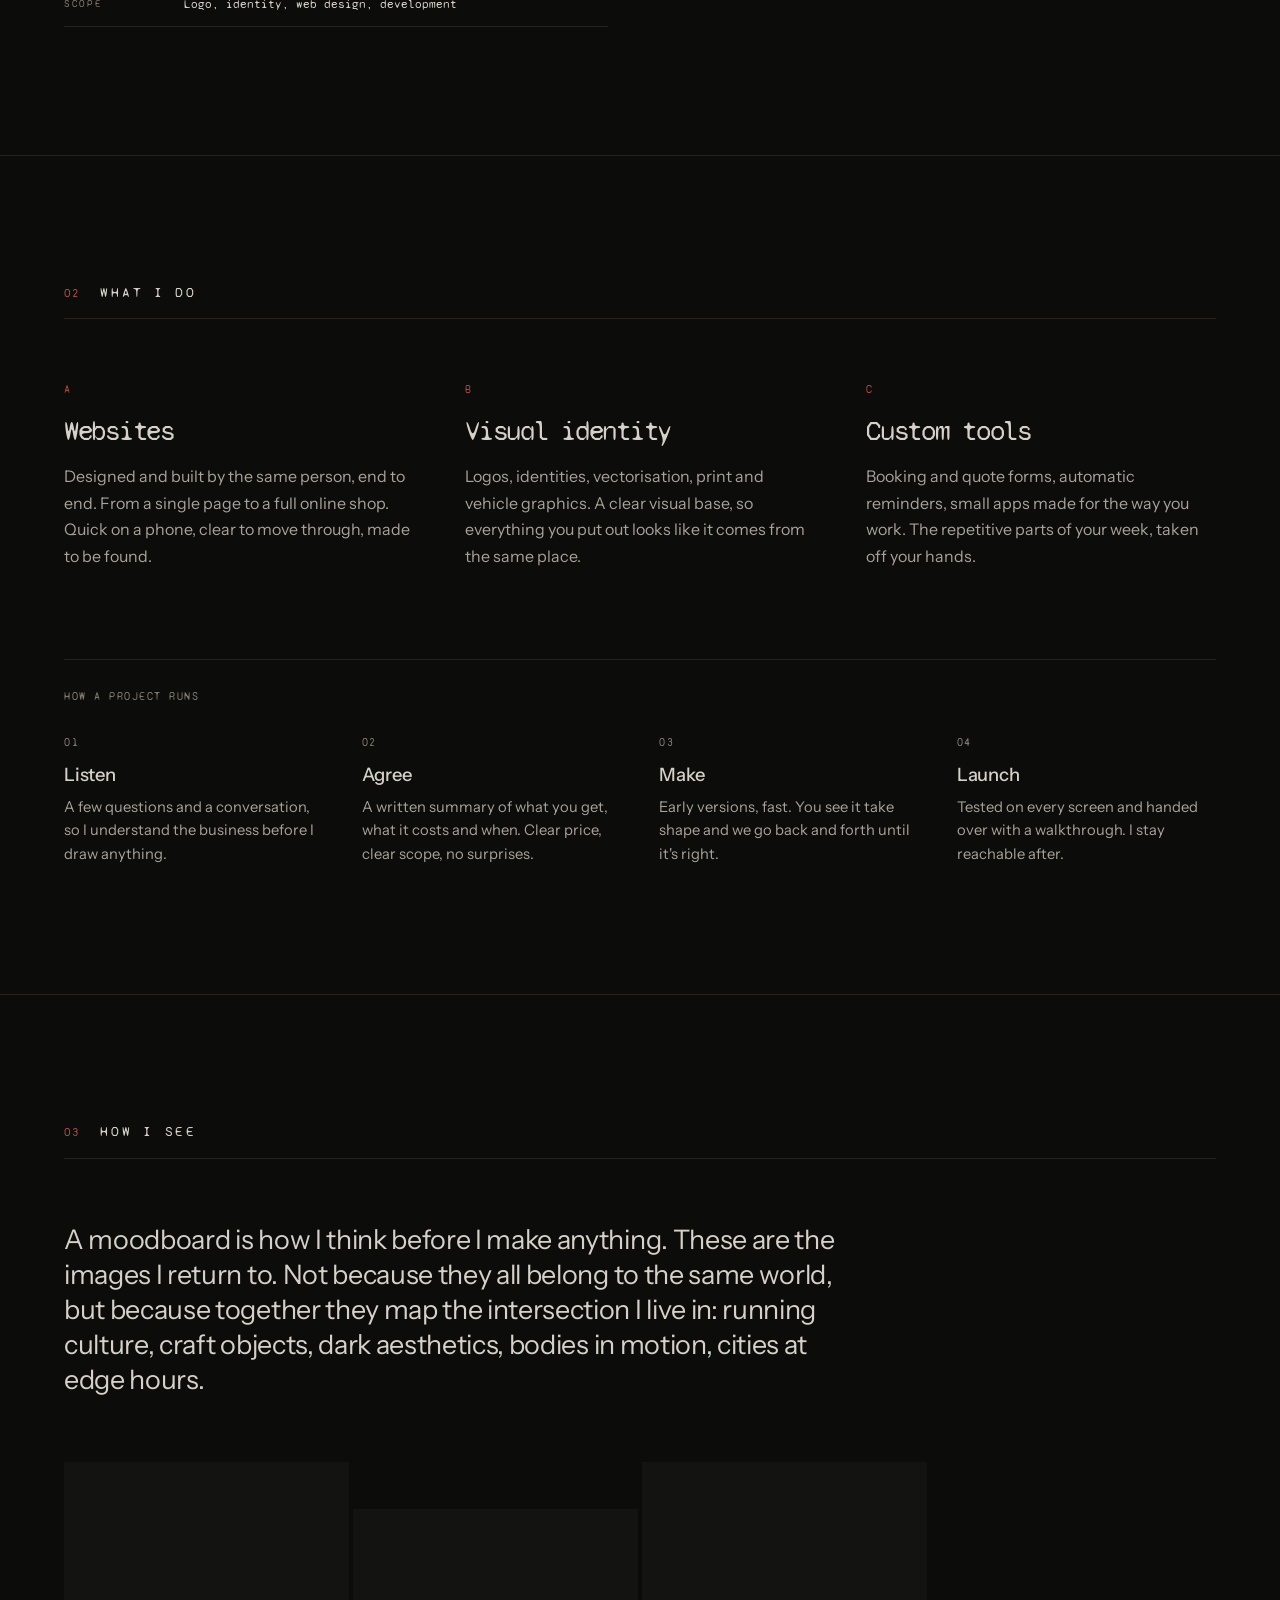
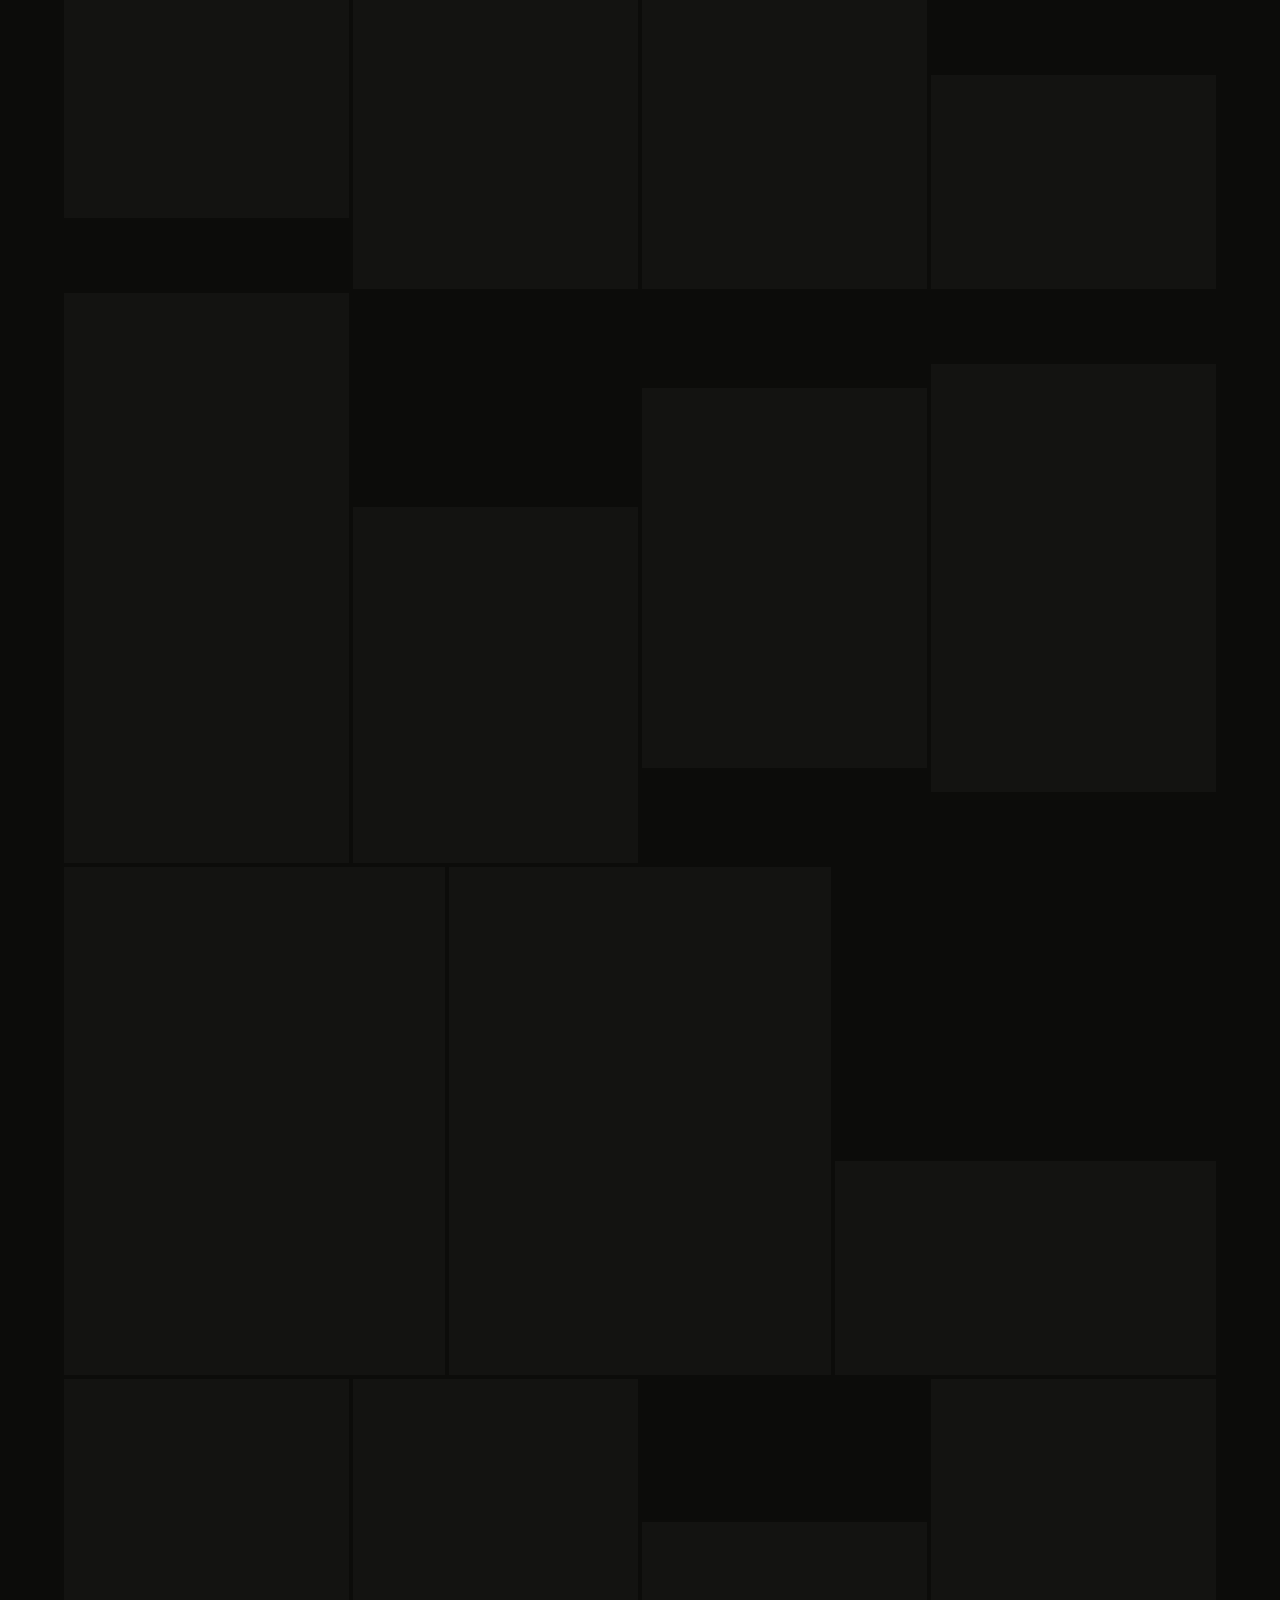
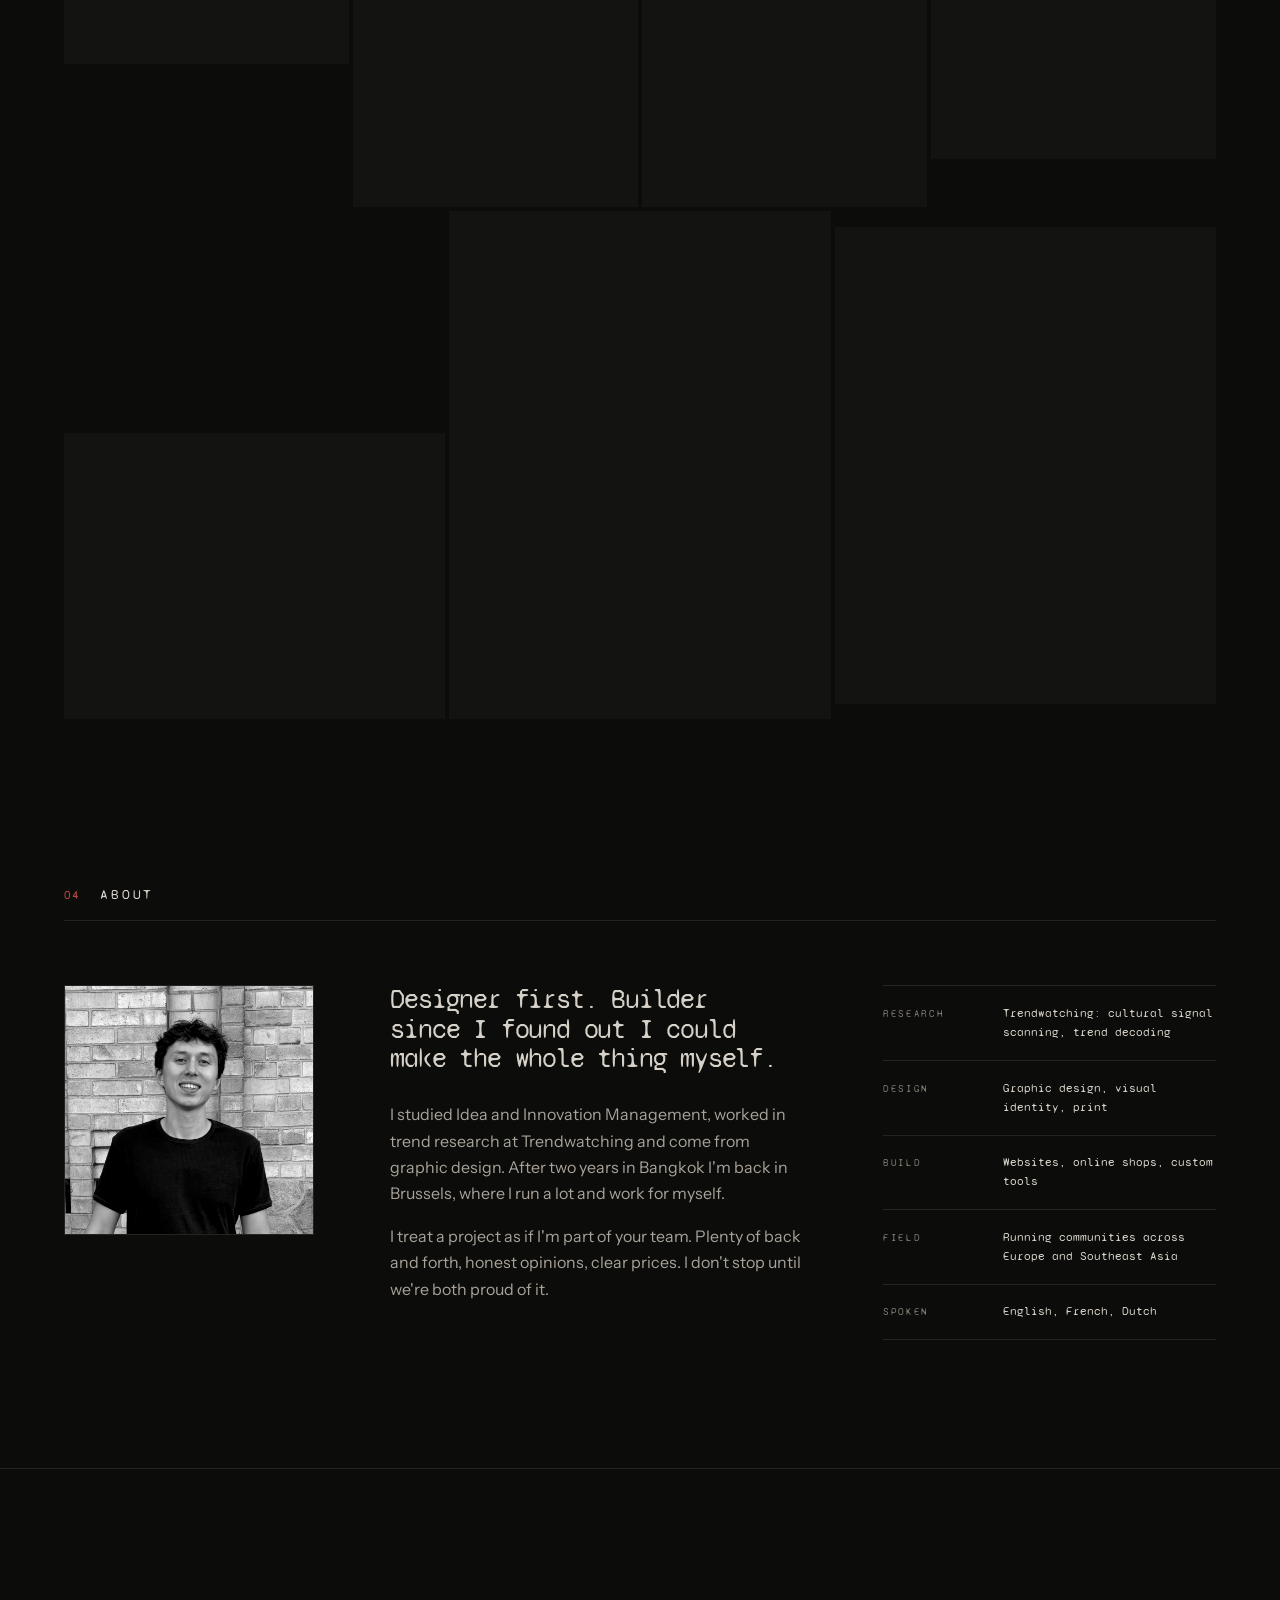
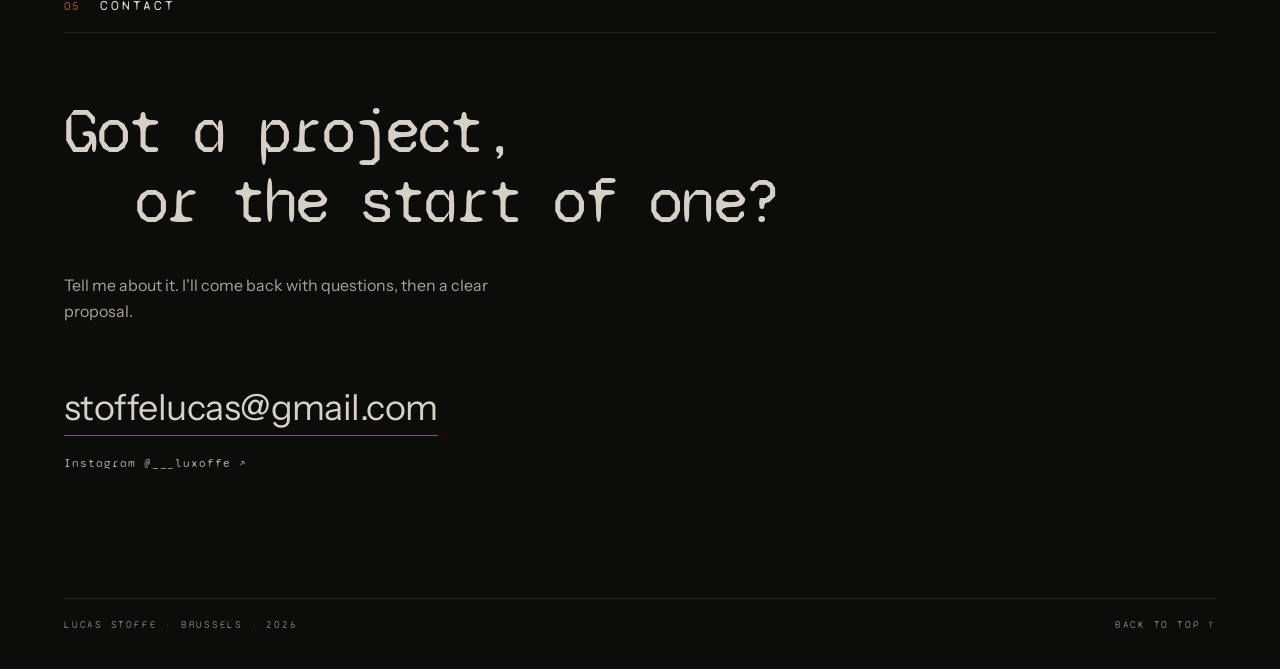
==== commit c0a63c8d: "French and Dutch versions, language switch, large-screen layout - fr/ and nl/ pages with Lucas's own" ====
--- a/index.html
+++ b/index.html
@@ -10,6 +10,10 @@
 
   <!-- Link preview (WhatsApp, email, social). Update the two URLs if the address changes. -->
   <link rel="canonical" href="https://lucasstoffe.github.io/">
+  <link rel="alternate" hreflang="en" href="https://lucasstoffe.github.io/">
+  <link rel="alternate" hreflang="fr" href="https://lucasstoffe.github.io/fr/">
+  <link rel="alternate" hreflang="nl" href="https://lucasstoffe.github.io/nl/">
+  <link rel="alternate" hreflang="x-default" href="https://lucasstoffe.github.io/">
   <meta property="og:type" content="website">
   <meta property="og:title" content="Lucas Stoffe · Websites, identities and custom tools">
   <meta property="og:description" content="Independent designer and developer in Brussels. Designed and built end to end.">
@@ -25,7 +29,7 @@
   <link rel="stylesheet" href="https://fonts.googleapis.com/css2?family=Instrument+Sans:wght@400;500;600&family=Syne+Mono&display=swap" media="print" onload="this.media='all'">
   <noscript><link rel="stylesheet" href="https://fonts.googleapis.com/css2?family=Instrument+Sans:wght@400;500;600&family=Syne+Mono&display=swap"></noscript>
   <link rel="stylesheet" href="style.css">
-  <script>document.documentElement.classList.add('js');</script>
+  <script>document.documentElement.classList.add('js');try{if(sessionStorage.getItem('lang-wipe'))document.documentElement.classList.add('lang-arriving')}catch(e){}</script>
 </head>
 <body>
 
@@ -49,6 +53,11 @@
       <a href="#services">Services</a>
       <a href="#about">About</a>
       <a class="site-nav-cta" href="#contact">Contact</a>
+      <span class="lang" role="group" aria-label="Language">
+        <a href="./" lang="en" hreflang="en" aria-current="true">EN</a>
+        <a href="fr/" lang="fr" hreflang="fr">FR</a>
+        <a href="nl/" lang="nl" hreflang="nl">NL</a>
+      </span>
     </nav>
   </header>
 
@@ -72,10 +81,10 @@
         <span class="hl-indent">for people who care</span><br>
         <span class="hl-indent-2">how their work is seen.</span>
       </h1>
-      <p class="lede">I'm Lucas, an independent designer and developer in Brussels. I design it and I build it, so nothing gets lost between the idea and what goes live.</p>
+      <p class="lede">I'm Lucas, an independent designer and developer in Brussels. I design and build everything myself, so nothing gets lost between the idea and what goes live.</p>
       <div class="opening-actions">
         <a class="btn btn--solid" href="#contact">Start a project <span aria-hidden="true">→</span></a>
-        <a class="btn" href="#work">See the work <span aria-hidden="true">↓</span></a>
+        <a class="btn" href="#work">See my work <span aria-hidden="true">↓</span></a>
       </div>
     </div>
   </section>
@@ -100,7 +109,7 @@
         </div>
         <div class="case-body">
           <p>Reinout Van der Straeten makes jewellery and furniture by hand, near Ghent. He needed a home for it that felt like the work itself: quiet, considered, a little brutal.</p>
-          <p>I designed and built everything, from the first layout to the checkout. A shop with online payments, gift cards, workshop bookings, made-to-order requests, and a back office the studio runs on its own. Nothing decorative. A site that lets the work breathe.</p>
+          <p>I designed and built everything, from the first layout to the checkout. A shop with online payments, gift cards, workshop bookings, made-to-order requests, and a back office the studio runs on its own. A site that lets the work breathe.</p>
           <dl class="case-meta">
             <div><dt>Client</dt><dd>Jewellery and furniture studio</dd></div>
             <div><dt>Scope</dt><dd>Web design, development, online shop, back office</dd></div>
@@ -126,7 +135,7 @@
         </div>
         <div class="case-body">
           <p>I ran for years without a coach. Borrowed plans, generic schedules, training blocks that never quite fit. When I got a bib for the 20 km of Brussels, I built what was missing.</p>
-          <p>A coach I can talk to. It knows my training, adjusts when a week goes sideways and keeps building toward race day. I use it every day, and it taught me what a small custom tool can do, for one runner or for one business.</p>
+          <p>A coach I can talk to. It knows my training, adjusts when a week goes sideways and keeps building toward race day. I use it every day, and it taught me what a small custom tool can do for one runner, and maybe one day for more.</p>
           <dl class="case-meta">
             <div><dt>Type</dt><dd>Self-initiated tool</dd></div>
             <div><dt>Scope</dt><dd>Concept, design, build</dd></div>
--- a/style.css
+++ b/style.css
@@ -22,7 +22,8 @@
   --accent:  #b04a3f;
   --border:  #24231f;
   --gap:     2px;
-  --pad:     clamp(1.5rem, 5vw, 4.5rem);
+  /* Side margin. On very wide screens it grows so the content stays in a 1680px column. */
+  --pad:     max(clamp(1.5rem, 5vw, 4.5rem), calc((100vw - 1680px) / 2));
   --section: clamp(4.5rem, 10vw, 9rem);
 
   --font-display: 'Instrument Sans', -apple-system, 'Helvetica Neue', Arial, sans-serif;   /* running text */
@@ -289,6 +290,27 @@
 }
 
 .site-nav a:hover { color: var(--text); }
+
+/* Language switch: each language is its own page */
+.lang {
+  display: flex;
+  border: 1px solid var(--faint);
+}
+
+.site-nav .lang a {
+  padding: 0.55em 0.75em;
+  color: var(--muted);
+  transition: color 0.25s ease, background 0.25s ease;
+}
+
+.site-nav .lang a + a { border-left: 1px solid var(--faint); }
+
+.site-nav .lang a:hover { color: var(--text); }
+
+.site-nav .lang a[aria-current="true"] {
+  background: var(--text);
+  color: var(--bg);
+}
 
 .site-nav .site-nav-cta {
   color: var(--text);
@@ -396,8 +418,10 @@
 
 /* Sits further right than before, so the larger headline stays readable. */
 .opening-tattoo {
-  top: 8%;
-  right: 3%;
+  top: 50%;
+  right: max(3%, calc(var(--pad) - 2rem));
+  width: clamp(280px, 34vw, 780px);   /* grows with the screen, so it keeps its weight next to the text */
+  transform: translateY(-56%);
 }
 
 .opening-bottom {
@@ -411,7 +435,7 @@
 }
 
 .headline {
-  font-size: calc(clamp(2rem, 4.4vw, 3.9rem) * var(--title-scale));
+  font-size: calc(clamp(2rem, 4.4vw, 4.6rem) * var(--title-scale));
   color: var(--text);
 }
 
@@ -985,6 +1009,95 @@
 .about-lead    { --title-scale: var(--ts-lead); }
 
 /* ================================================
+   LANGUAGE TRANSITION
+   Clicking a language closes the page behind five
+   bars while the language name scrambles into the
+   new one; the next page opens the same way.
+   Built by script.js. Skipped with reduced motion.
+================================================ */
+
+/* Covers the new page until the script takes over, so it never flashes */
+html.lang-arriving body::before {
+  content: '';
+  position: fixed;
+  inset: 0;
+  z-index: 1999;
+  background: var(--bg);
+}
+
+.lang-wipe {
+  position: fixed;
+  inset: 0;
+  z-index: 2000;
+  pointer-events: none;
+  display: flex;
+  flex-direction: column;
+}
+
+.lang-wipe-bar {
+  flex: 1;
+  margin-bottom: -1px;
+  background: var(--bg);
+  border-top: 1px solid var(--border);
+  transform: scaleX(0);
+  transform-origin: left center;
+  transition: transform 0.5s cubic-bezier(0.7, 0, 0.2, 1);
+}
+
+.lang-wipe-bar:nth-child(2) { transition-delay: 0.05s; }
+.lang-wipe-bar:nth-child(3) { transition-delay: 0.10s; }
+.lang-wipe-bar:nth-child(4) { transition-delay: 0.15s; }
+.lang-wipe-bar:nth-child(5) { transition-delay: 0.20s; }
+
+.lang-wipe.is-closed .lang-wipe-bar { transform: scaleX(1); }
+
+/* Opening: bars leave towards the right */
+.lang-wipe.is-opening .lang-wipe-bar {
+  transform: scaleX(0);
+  transform-origin: right center;
+}
+
+.lang-wipe-label {
+  position: absolute;
+  inset: 0;
+  display: flex;
+  flex-direction: column;
+  justify-content: center;
+  gap: 1.5rem;
+  padding: 0 var(--pad);
+  opacity: 0;
+  transition: opacity 0.25s ease 0.2s;
+}
+
+.lang-wipe.is-closed .lang-wipe-label { opacity: 1; }
+.lang-wipe.is-opening .lang-wipe-label { opacity: 0; transition-delay: 0s; }
+
+.lang-wipe-step {
+  display: flex;
+  align-items: center;
+  gap: 0.9rem;
+  font-family: var(--font-mono);
+  font-size: 0.75rem;
+  letter-spacing: 0.2em;
+  color: var(--muted);
+}
+
+.lang-wipe-step i {
+  width: 7px;
+  height: 7px;
+  background: var(--accent);
+}
+
+.lang-wipe-word {
+  font-family: var(--font-title);
+  font-size: clamp(2.75rem, 13vw, 13rem);
+  line-height: 0.95;
+  letter-spacing: -0.05em;
+  color: var(--text);
+  white-space: nowrap;
+}
+
+/* ================================================
    RESPONSIVE — TABLET
 ================================================ */
 
@@ -1011,13 +1124,14 @@
 ================================================ */
 
 @media (max-width: 600px) {
-  .site-nav a:not(.site-nav-cta) { display: none; }
+  .site-nav > a:not(.site-nav-cta) { display: none; }
 
   .opening-tattoo {
     top: 7%;
     right: -12%;
     width: 80%;
     opacity: 0.5;
+    transform: none;
   }
 
   /* Narrow screens: the big lines flow as one sentence, set a little larger */
@@ -1071,6 +1185,9 @@
 
   .grain, .status-dot { animation: none; }
 
+  .lang-wipe { display: none; }
+  html.lang-arriving body::before { content: none; }
+
   .js .reveal,
   .opening-status,
   .opening-tattoo,
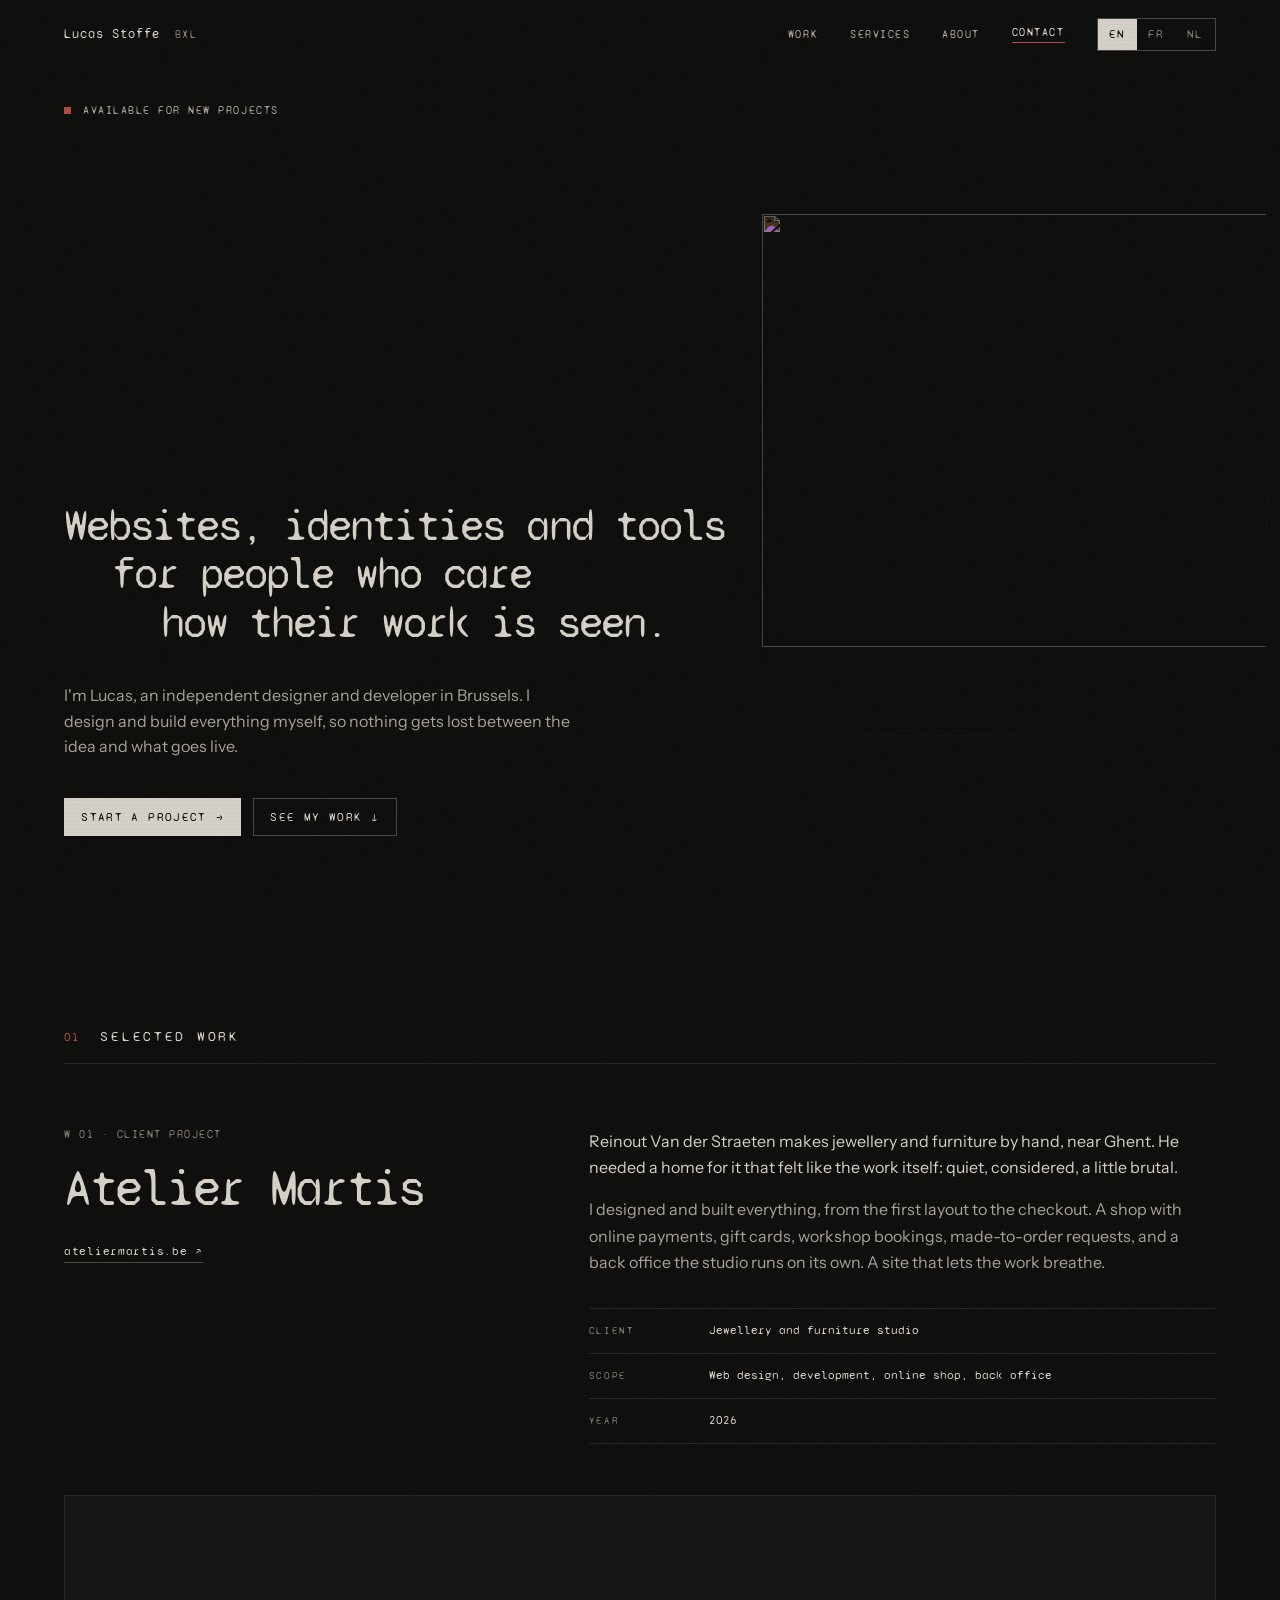
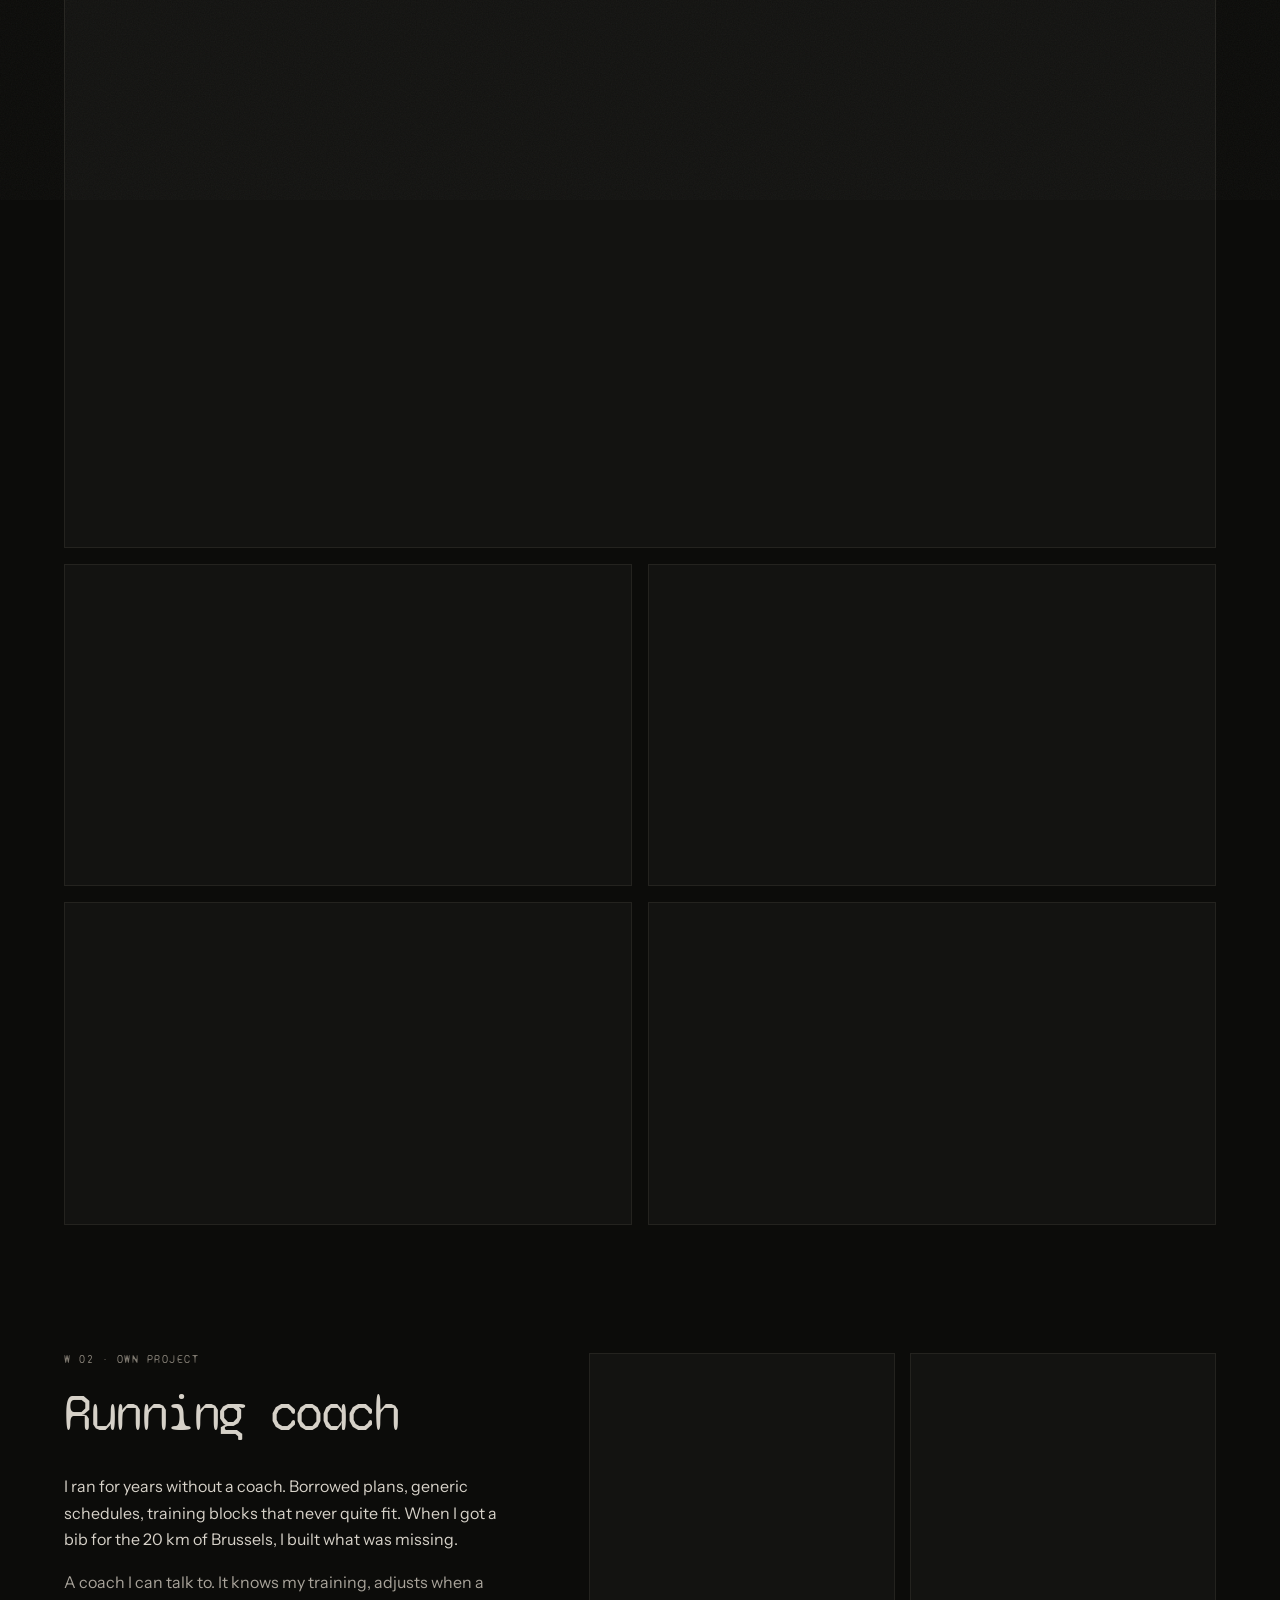
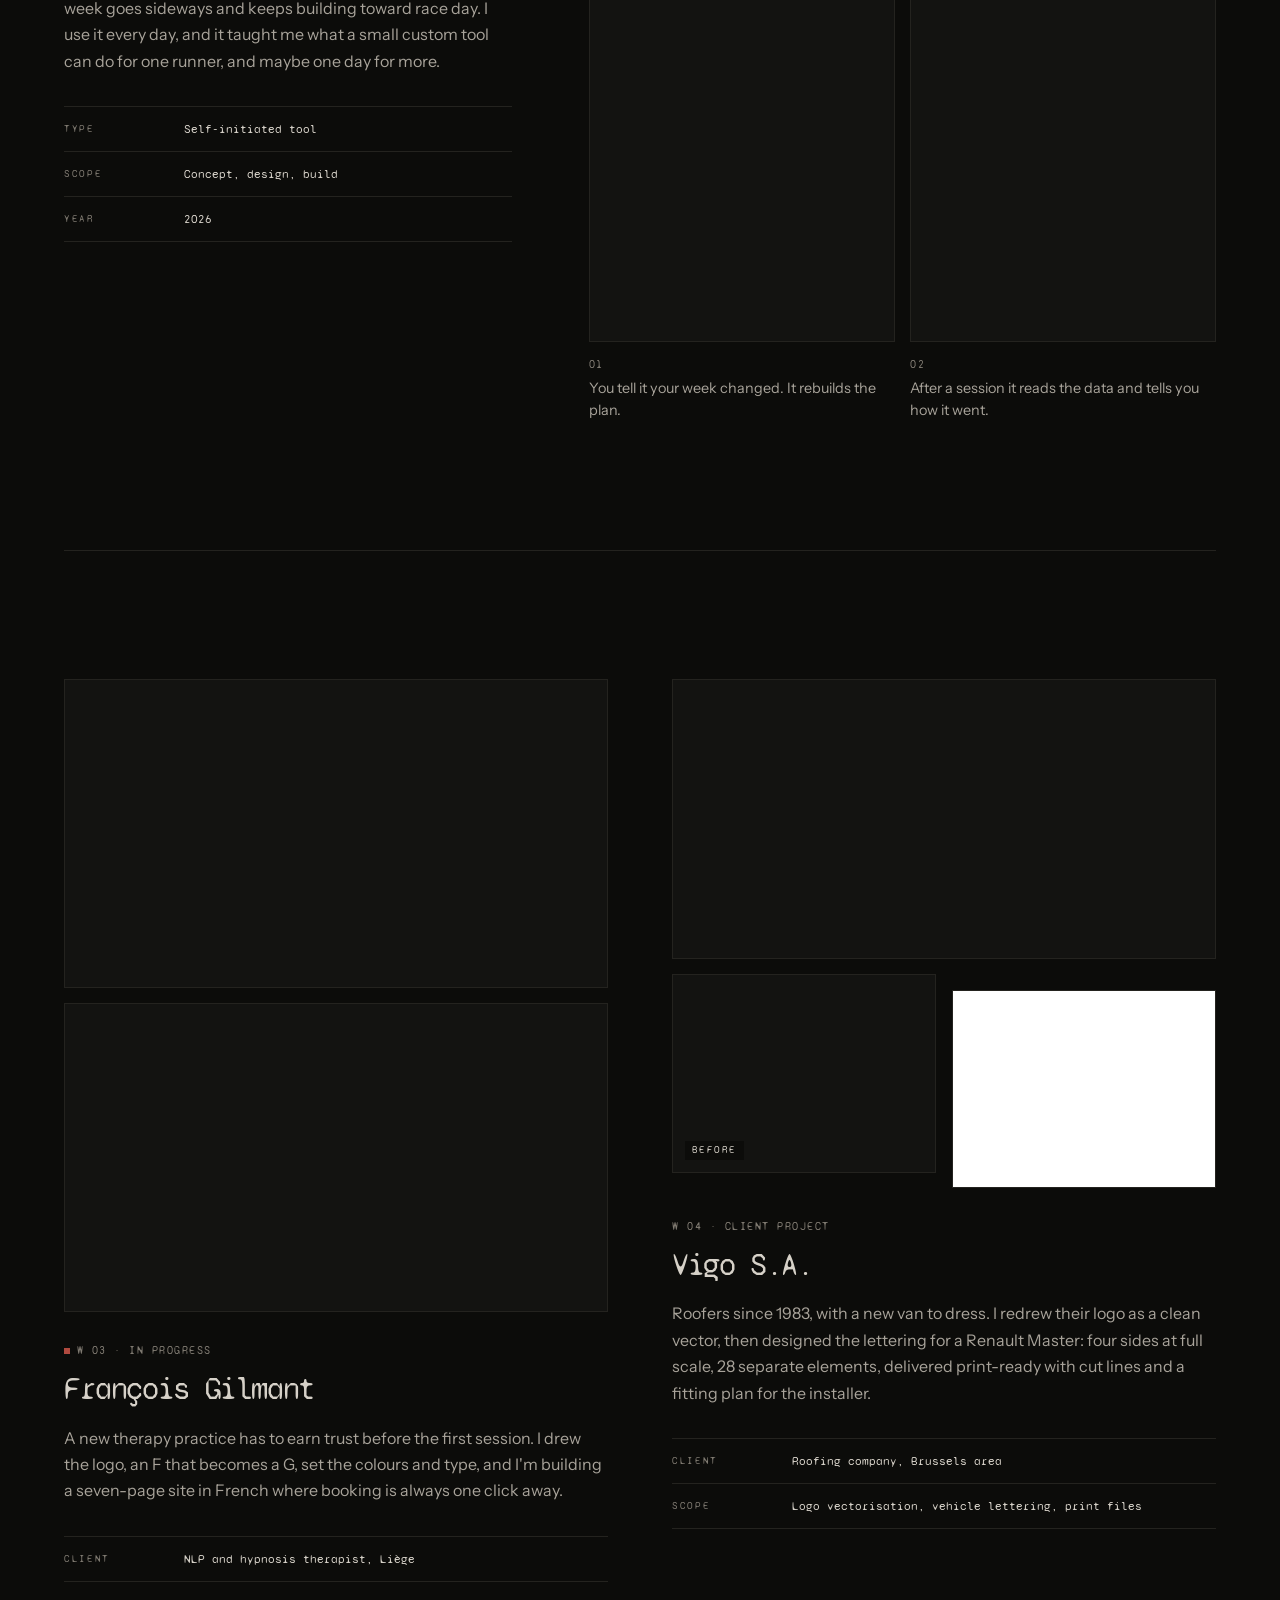
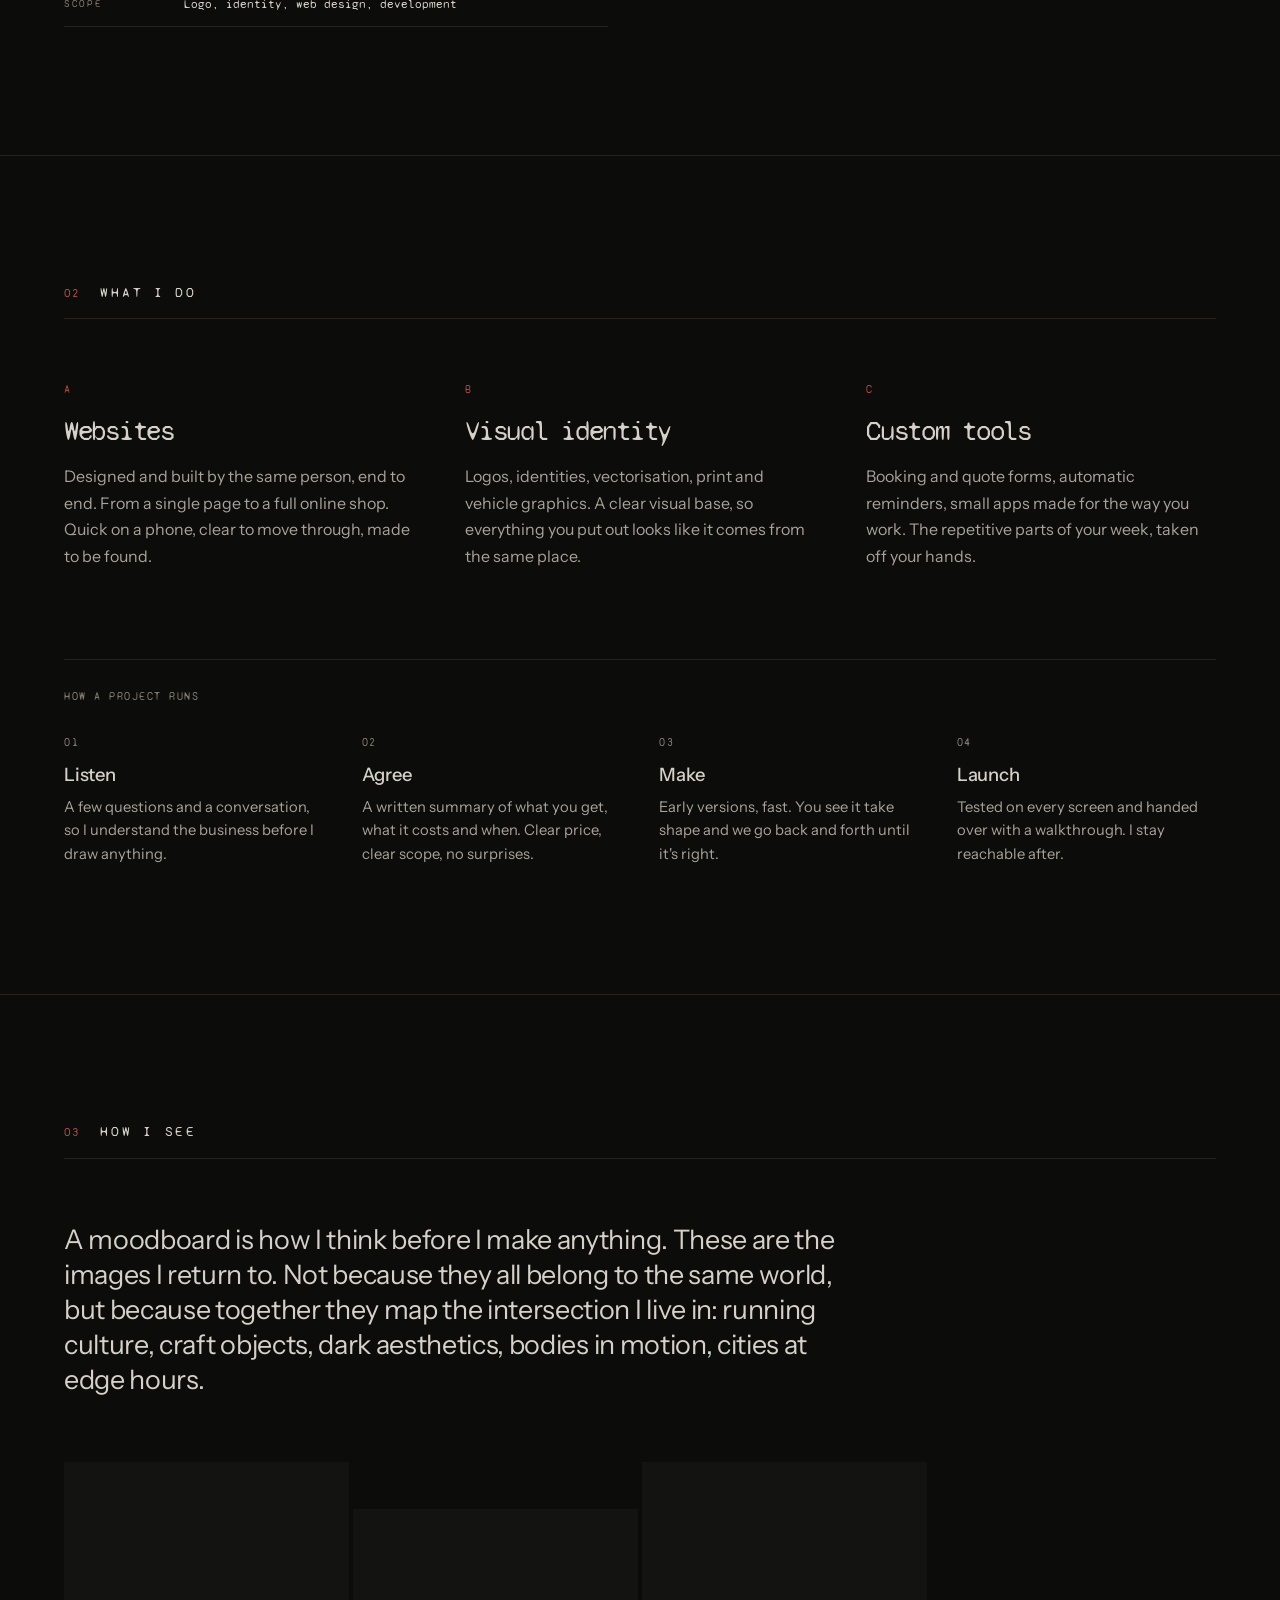
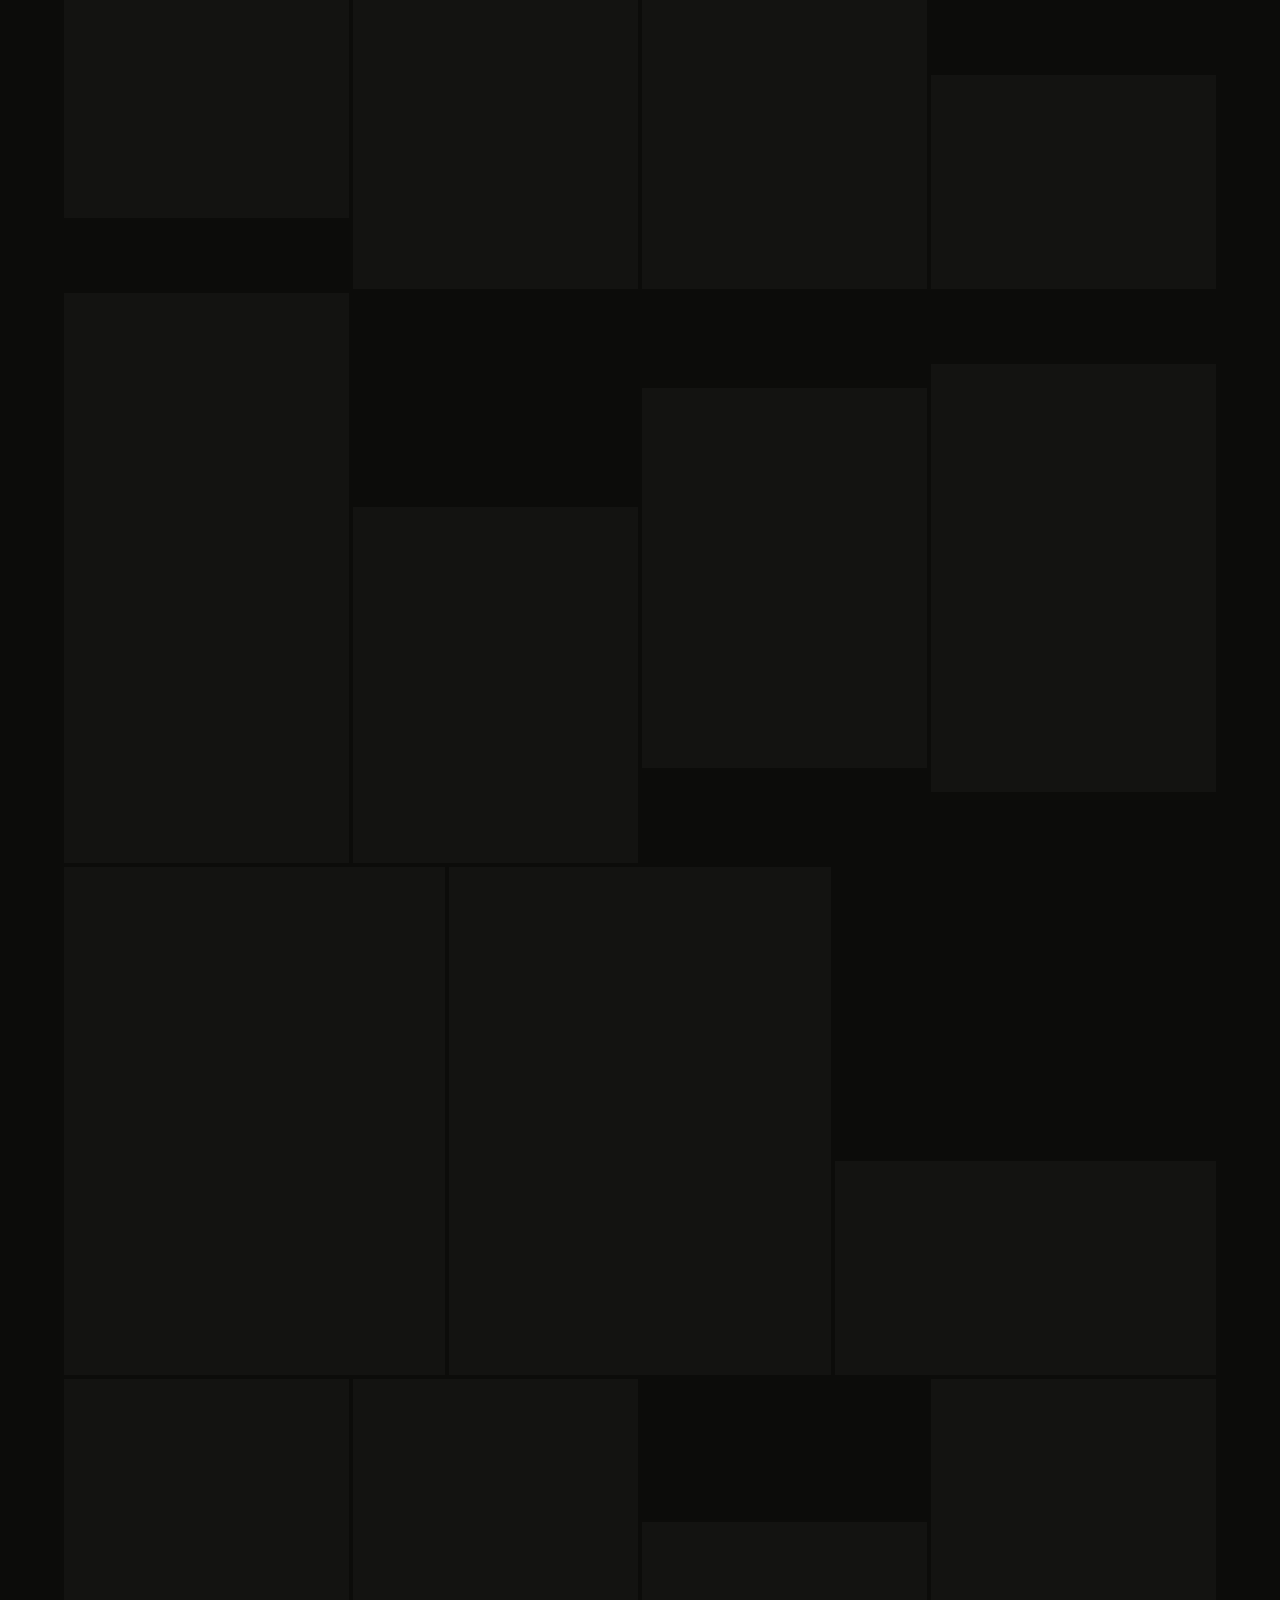
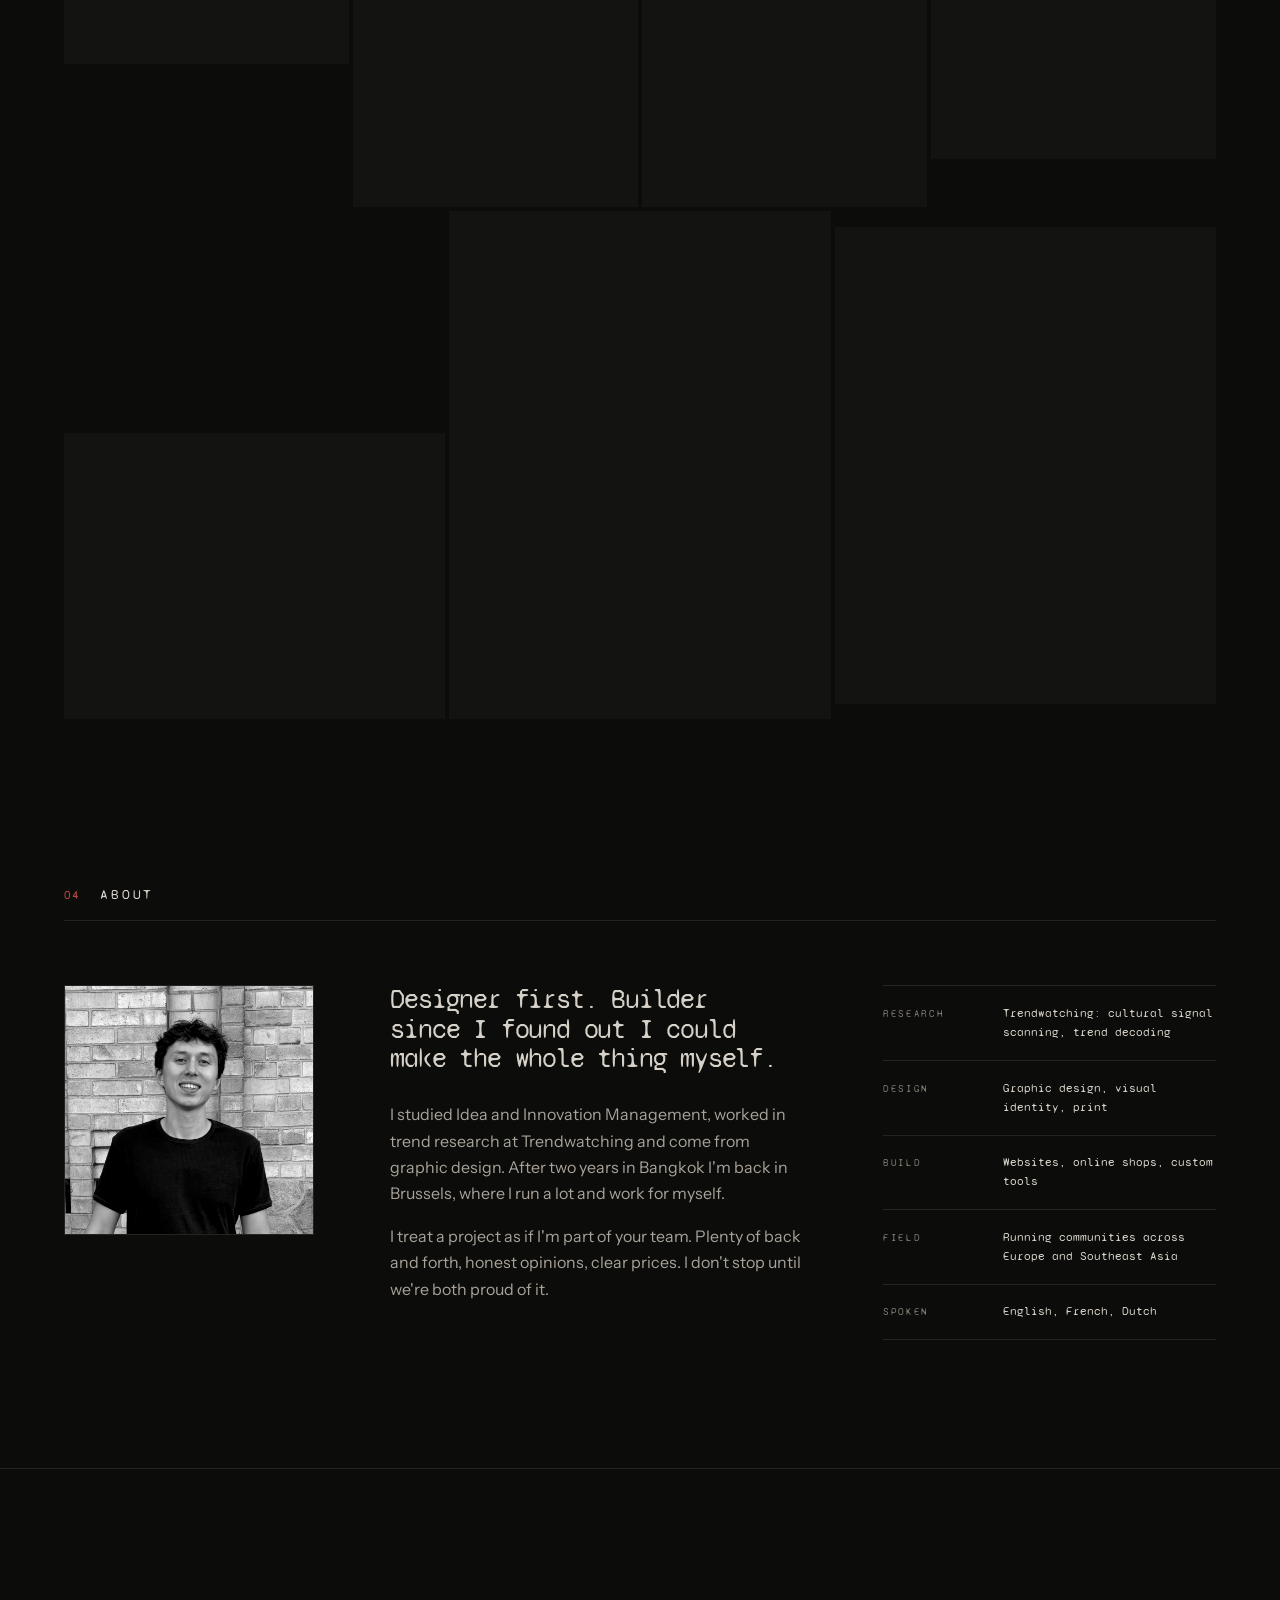
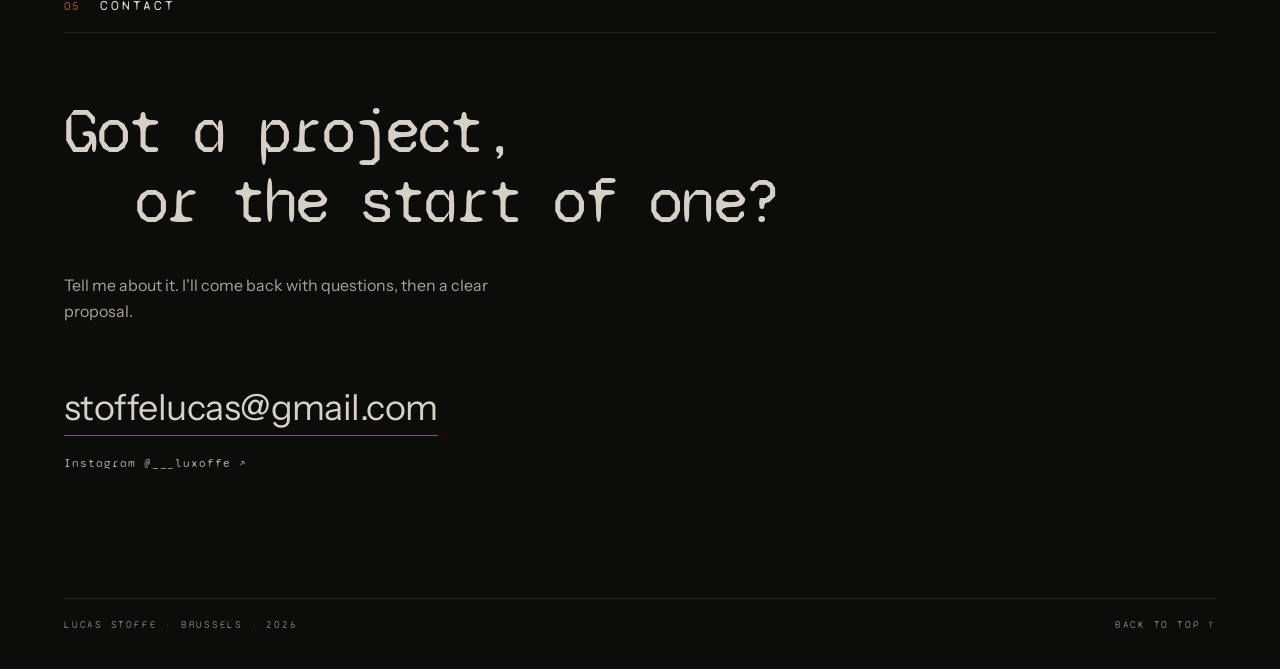
==== commit c315f5e2: "Favicon: the line drawing in red, vector, no background - favicon.svg traced from the drawing with t" ====
--- a/index.html
+++ b/index.html
@@ -4,7 +4,10 @@
   <meta charset="UTF-8">
   <meta name="viewport" content="width=device-width, initial-scale=1.0">
   <title>Lucas Stoffe · Web design, identity and custom tools · Brussels</title>
-  <link rel="icon" type="image/png" href="images/favicon.png">
+  <!-- Tab icon: the line drawing in red, no background. Vector first, PNG for browsers that ignore it (Safari). -->
+  <link rel="icon" type="image/png" sizes="192x192" href="images/favicon.png">
+  <link rel="icon" type="image/svg+xml" href="images/favicon.svg">
+  <link rel="apple-touch-icon" href="images/apple-touch-icon.png">
   <meta name="description" content="Independent designer and developer in Brussels. Websites, visual identities and custom tools, designed and built end to end.">
   <meta name="theme-color" content="#0c0c0a">
 
--- a/style.css
+++ b/style.css
@@ -291,26 +291,73 @@
 
 .site-nav a:hover { color: var(--text); }
 
-/* Language switch: each language is its own page */
+/* Language switch: each language is its own page.
+   A block slides to the chosen language (script.js adds it); a red frame
+   follows the pointer. Without scripts the active language is simply filled. */
 .lang {
-  display: flex;
+  --i: 0;   /* active language */
+  --h: 0;   /* language under the pointer */
+  position: relative;
+  display: grid;
+  grid-template-columns: repeat(3, minmax(3.4em, 1fr));
+  font-size: 0.72rem;
   border: 1px solid var(--faint);
+  isolation: isolate;
 }
 
 .site-nav .lang a {
-  padding: 0.55em 0.75em;
+  position: relative;
+  z-index: 1;
+  padding: 0.75em 0;
+  text-align: center;
   color: var(--muted);
-  transition: color 0.25s ease, background 0.25s ease;
-}
-
-.site-nav .lang a + a { border-left: 1px solid var(--faint); }
+  transition: color 0.3s ease;
+}
 
 .site-nav .lang a:hover { color: var(--text); }
 
-.site-nav .lang a[aria-current="true"] {
+html:not(.js) .site-nav .lang a[aria-current="true"],
+.site-nav .lang a.is-on { color: var(--bg); }
+
+html:not(.js) .lang a[aria-current="true"] { background: var(--text); }
+
+.lang-thumb,
+.lang-ghost {
+  position: absolute;
+  top: 0;
+  bottom: 0;
+  left: 0;
+  width: calc(100% / 3);
+  pointer-events: none;
+}
+
+/* The block: springs past its target, then settles */
+.lang-thumb {
+  z-index: 0;
   background: var(--text);
-  color: var(--bg);
-}
+  translate: calc(var(--i) * 100%) 0;
+  transition: translate 0.6s cubic-bezier(0.34, 1.45, 0.5, 1);
+}
+
+.lang-thumb.is-moving { animation: thumb-stretch 0.6s ease; }
+
+@keyframes thumb-stretch {
+  0%   { scale: 1 1; }
+  35%  { scale: 1.5 0.72; background: var(--accent); }
+  70%  { scale: 0.92 1.08; }
+  100% { scale: 1 1; }
+}
+
+/* The frame under the pointer */
+.lang-ghost {
+  z-index: 2;
+  border: 1px solid var(--accent);
+  translate: calc(var(--h) * 100%) 0;
+  opacity: 0;
+  transition: translate 0.35s cubic-bezier(0.3, 1.3, 0.5, 1), opacity 0.2s ease;
+}
+
+.lang:hover .lang-ghost { opacity: 1; }
 
 .site-nav .site-nav-cta {
   color: var(--text);
@@ -417,11 +464,14 @@
 
 
 /* Sits further right than before, so the larger headline stays readable. */
+/* Size follows the window in both directions, so the artwork is never cut
+   off and keeps its weight next to the text. It is centred in the opening
+   with plain positioning (no transform), so it sits the same for everyone. */
 .opening-tattoo {
-  top: 50%;
+  --art: max(280px, min(34vw, 74svh, 860px));
+  width: var(--art);
+  top: calc(50% - var(--art) * 0.5 + 0.5rem);
   right: max(3%, calc(var(--pad) - 2rem));
-  width: clamp(280px, 34vw, 780px);   /* grows with the screen, so it keeps its weight next to the text */
-  transform: translateY(-56%);
 }
 
 .opening-bottom {
@@ -1021,14 +1071,14 @@
   content: '';
   position: fixed;
   inset: 0;
-  z-index: 1999;
+  z-index: 44;
   background: var(--bg);
 }
 
 .lang-wipe {
   position: fixed;
   inset: 0;
-  z-index: 2000;
+  z-index: 45;   /* just under the header (50) */
   pointer-events: none;
   display: flex;
   flex-direction: column;
@@ -1097,6 +1147,24 @@
   white-space: nowrap;
 }
 
+/* Calm version: one name pushes the other out. Clipped left and right only,
+   so accents and tails above and below the line stay whole. */
+.lang-wipe-word.is-push {
+  position: relative;
+  clip-path: inset(-0.4em 0);
+}
+
+.lang-wipe-word.is-push span {
+  display: inline-block;
+  will-change: transform;
+}
+
+.lang-wipe-word.is-push .lang-wipe-in {
+  position: absolute;
+  left: 0;
+  top: 0;
+}
+
 /* ================================================
    RESPONSIVE — TABLET
 ================================================ */
@@ -1126,12 +1194,13 @@
 @media (max-width: 600px) {
   .site-nav > a:not(.site-nav-cta) { display: none; }
 
+  .lang { grid-template-columns: repeat(3, minmax(2.7em, 1fr)); }
+
   .opening-tattoo {
     top: 7%;
     right: -12%;
     width: 80%;
     opacity: 0.5;
-    transform: none;
   }
 
   /* Narrow screens: the big lines flow as one sentence, set a little larger */
@@ -1185,12 +1254,27 @@
 
   .grain, .status-dot { animation: none; }
 
-  .lang-wipe { display: none; }
-  html.lang-arriving body::before { content: none; }
+  /* Language change becomes a plain fade; the switch still slides, without the spring */
+  .lang-wipe-bar,
+  .lang-wipe.is-closed .lang-wipe-bar,
+  .lang-wipe.is-opening .lang-wipe-bar {
+    transform: none;
+    transition: opacity 0.3s ease;
+    transition-delay: 0s;
+  }
+
+  .lang-wipe-bar,
+  .lang-wipe.is-opening .lang-wipe-bar { opacity: 0; }
+  .lang-wipe.is-closed:not(.is-opening) .lang-wipe-bar { opacity: 1; }
+
+  .lang-wipe-label { transition: opacity 0.25s ease; }
+
+  .lang-thumb { transition: translate 0.35s ease; }
+  .lang-thumb.is-moving { animation: none; }
+  .lang-ghost { transition: opacity 0.2s ease; }
 
   .js .reveal,
   .opening-status,
-  .opening-tattoo,
   .opening-bottom {
     opacity: 1;
     transform: none;
@@ -1198,5 +1282,5 @@
     transition: none;
   }
 
-  .opening-tattoo { opacity: 0.75; }
-}
+  .opening-tattoo { opacity: 0.75; animation: none; }
+}
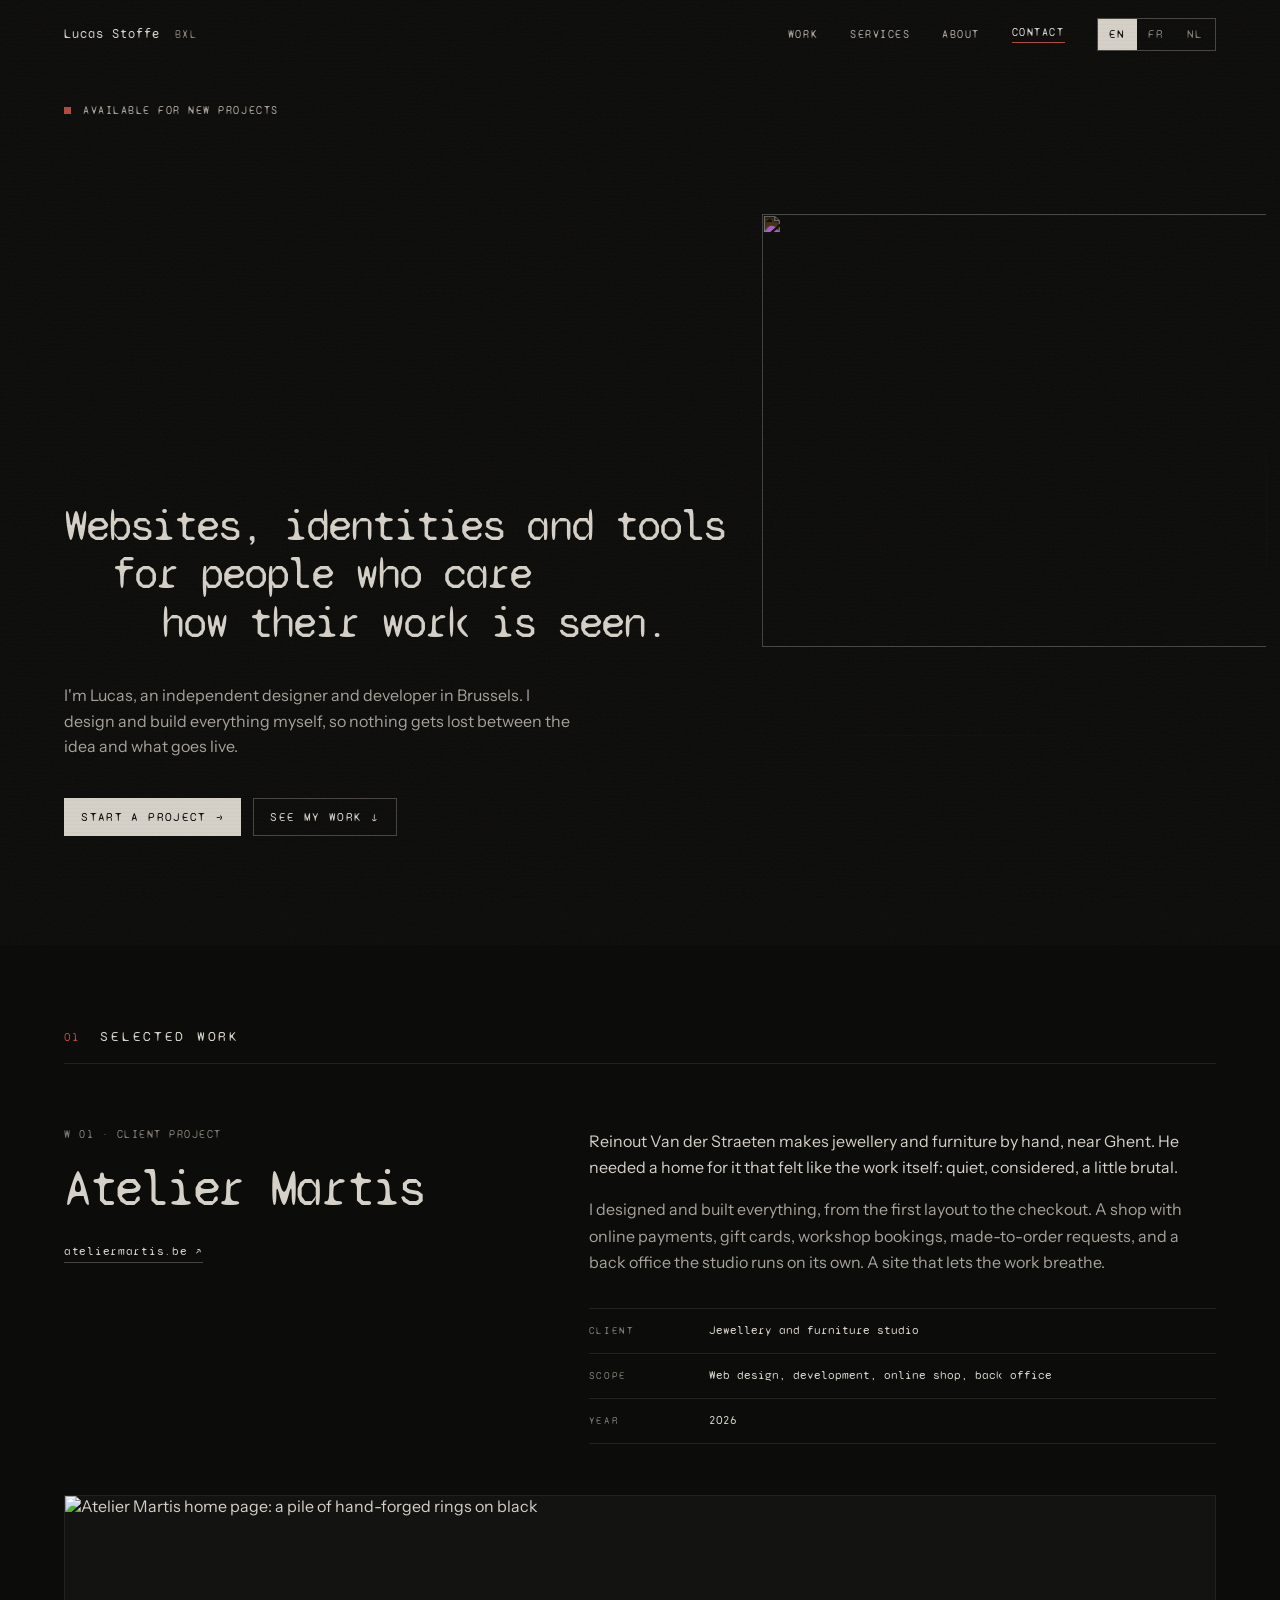
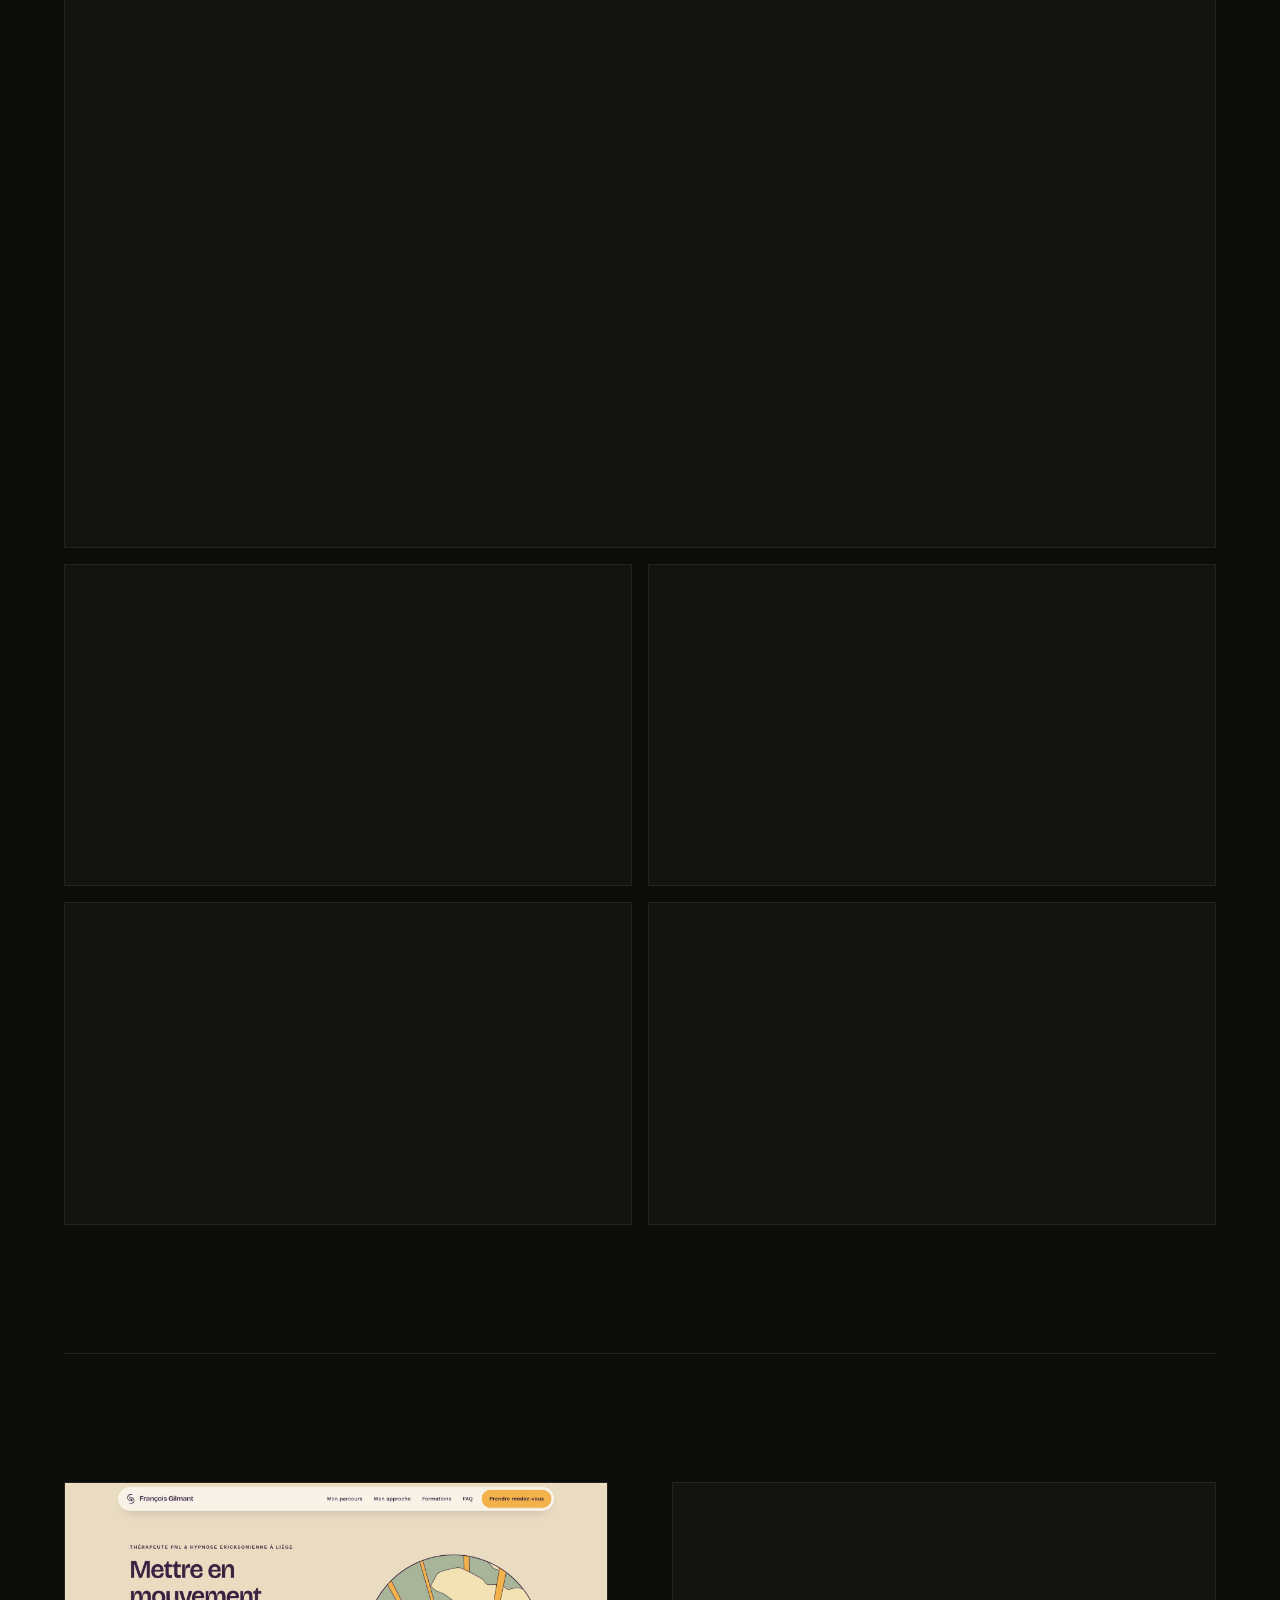
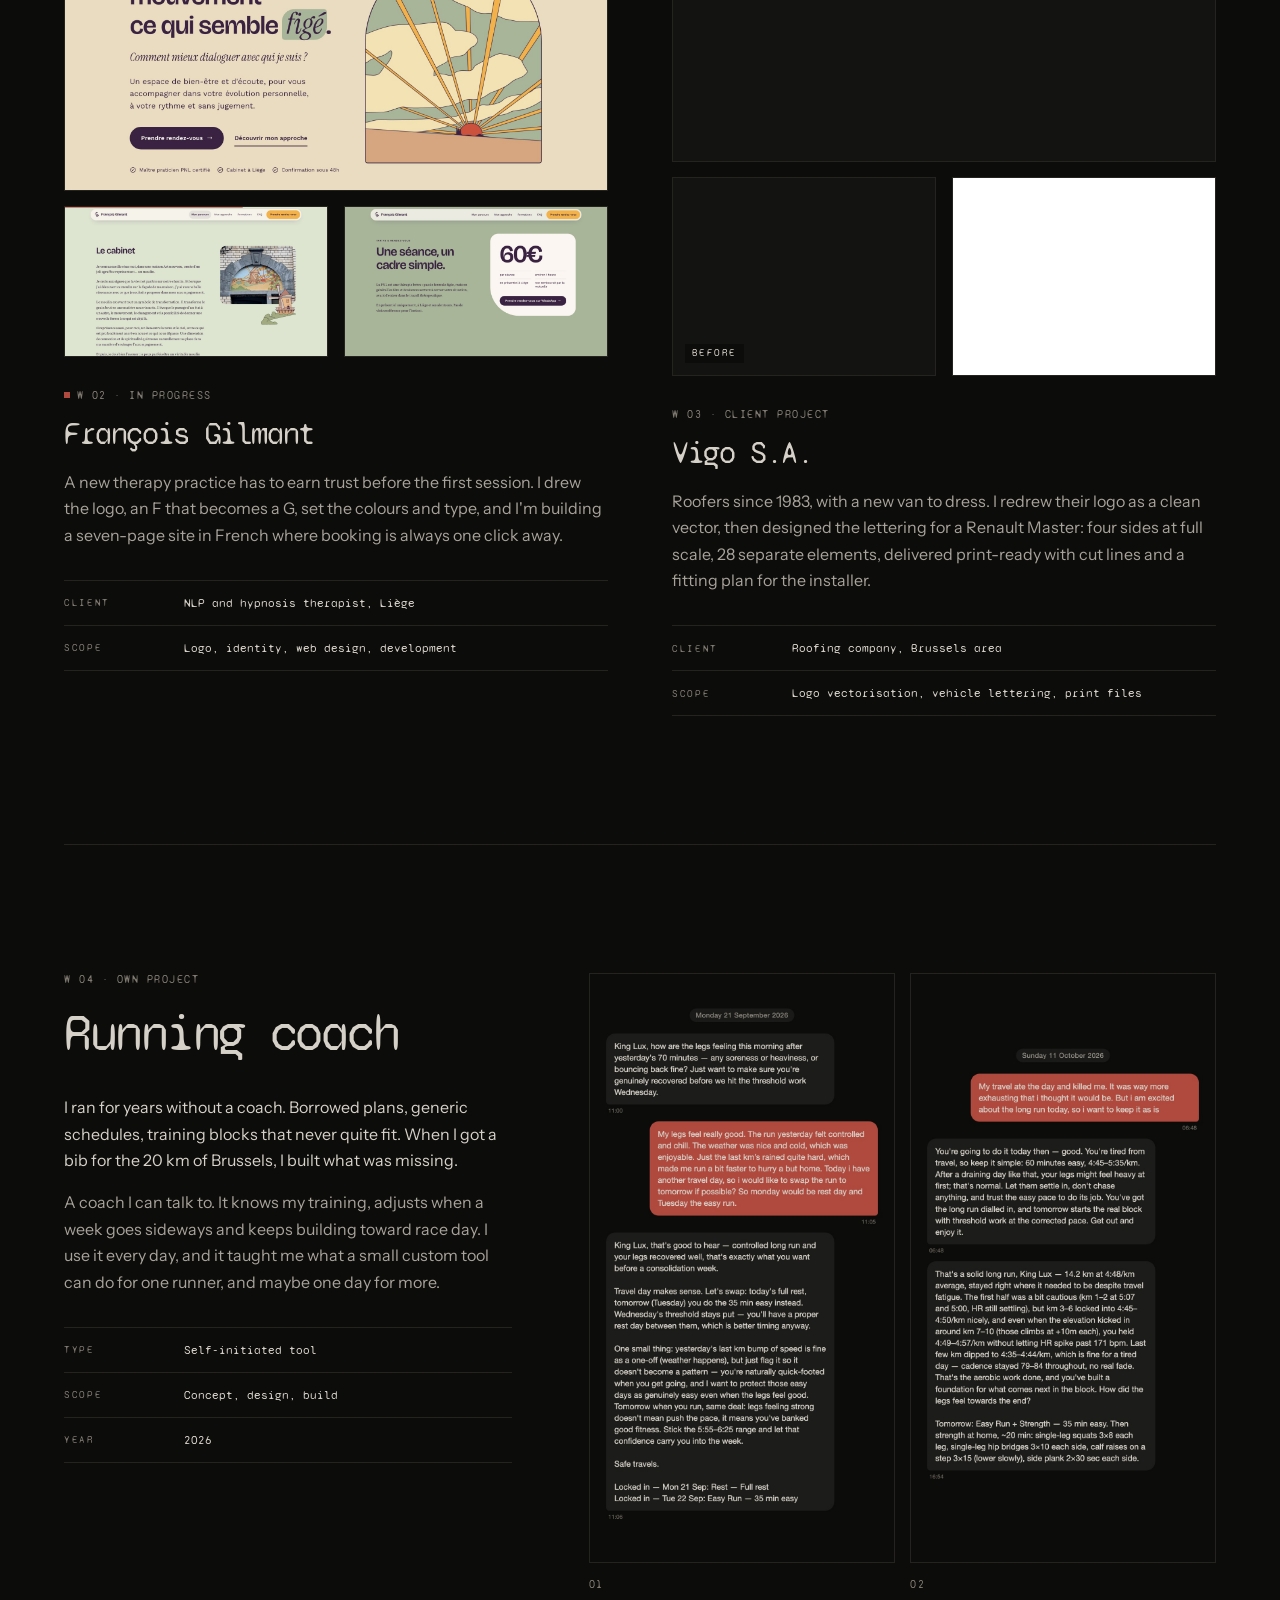
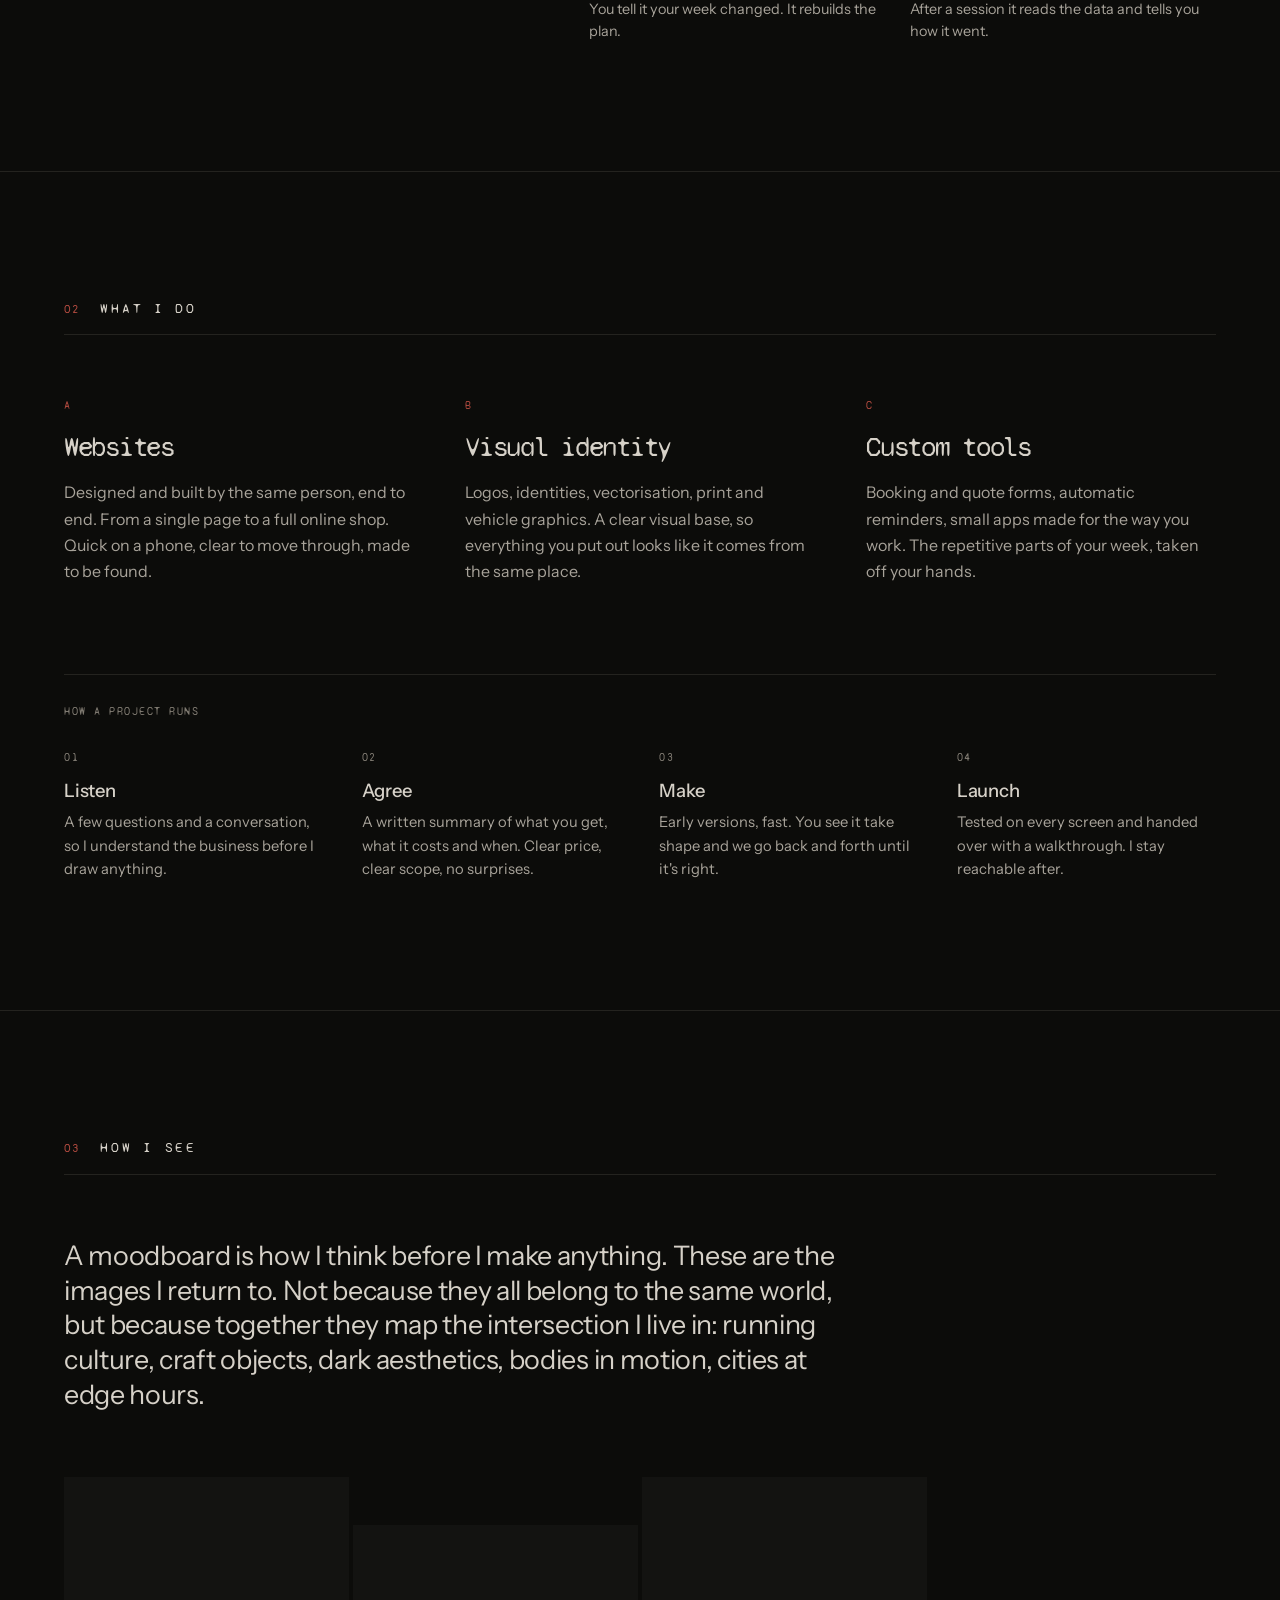
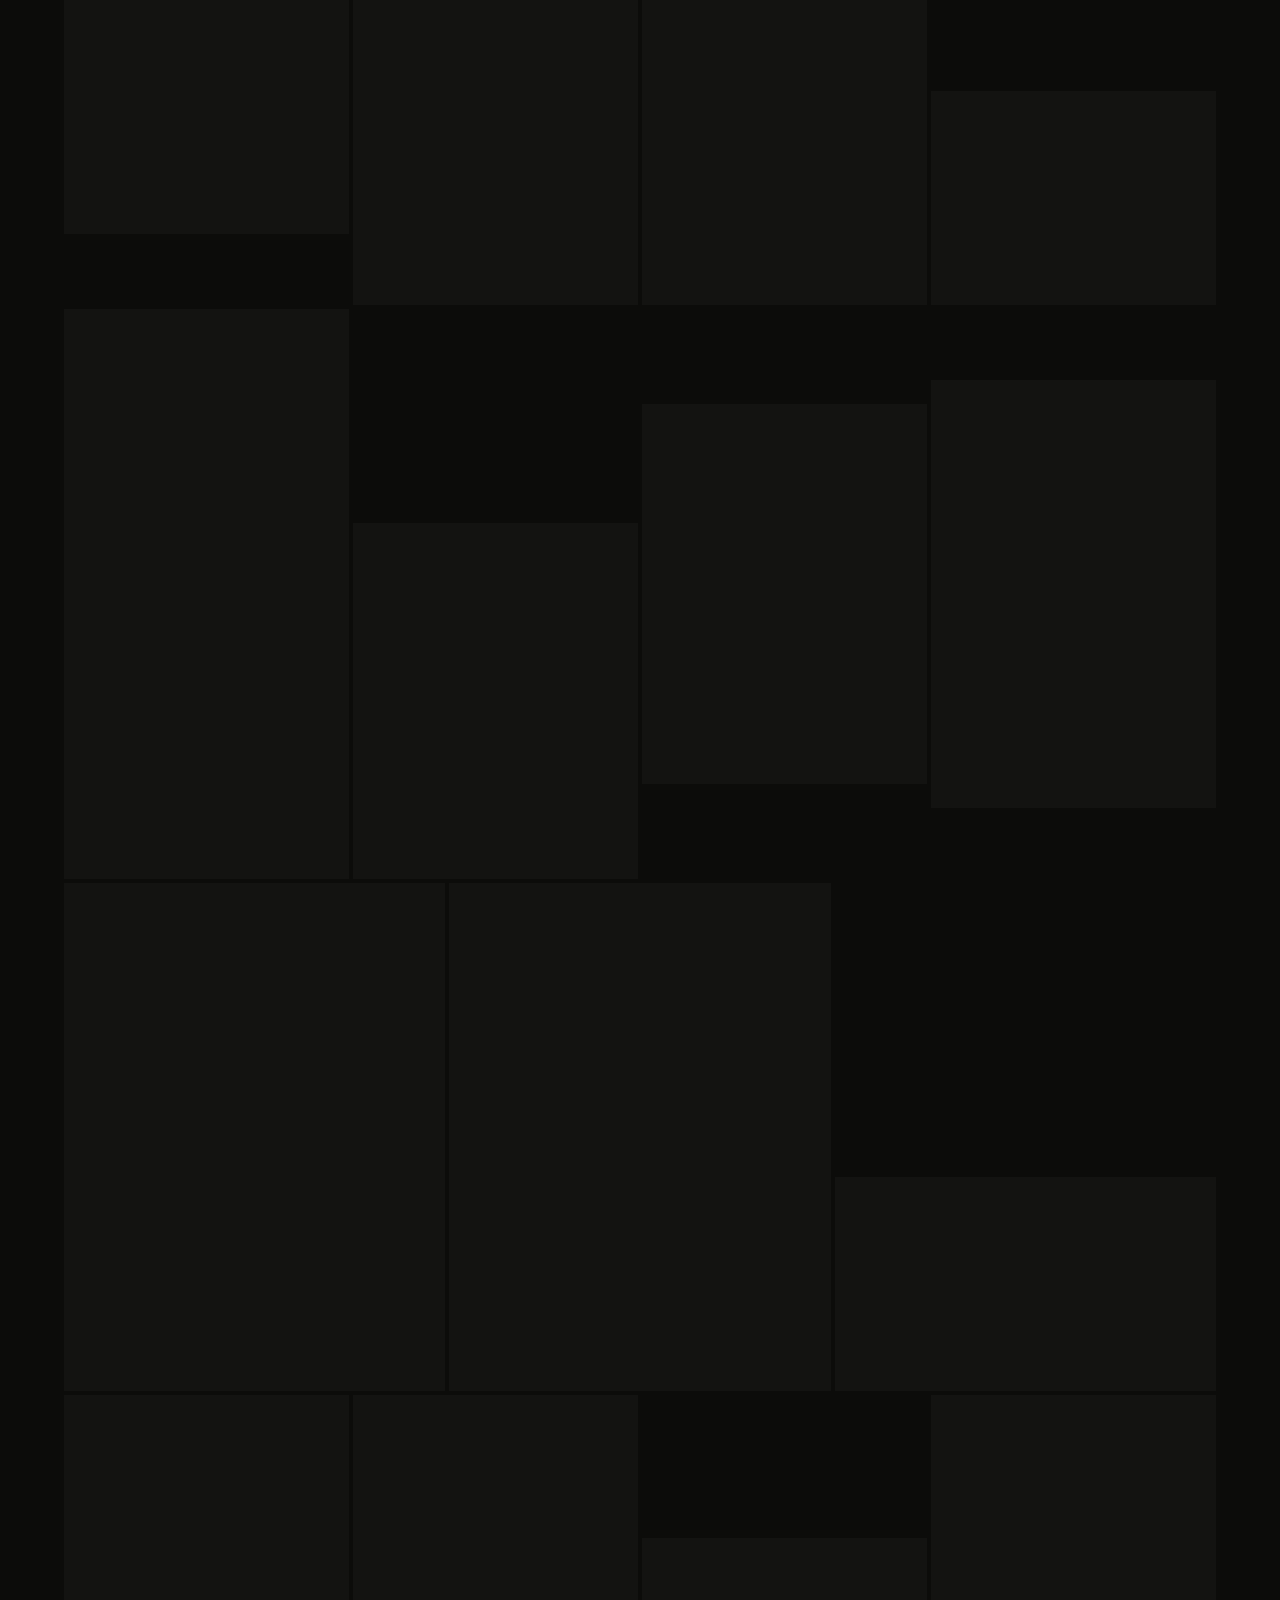
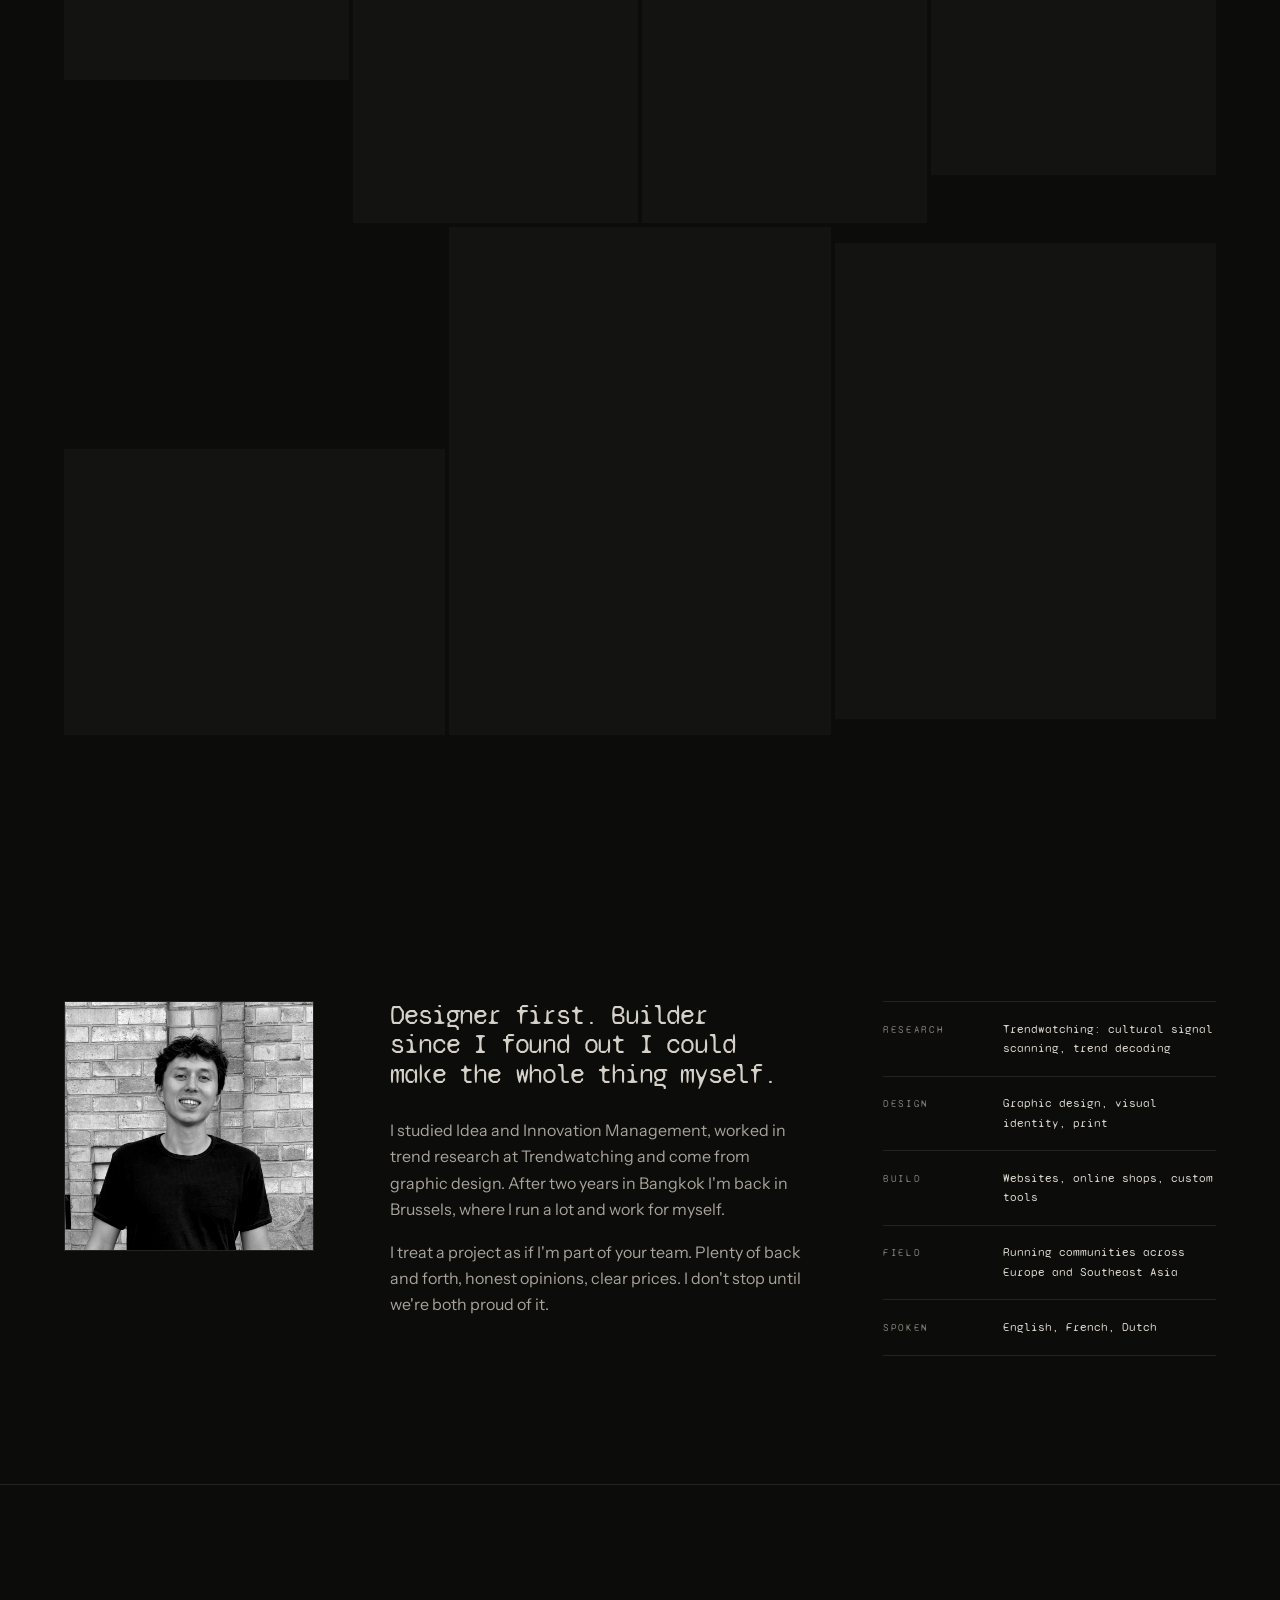
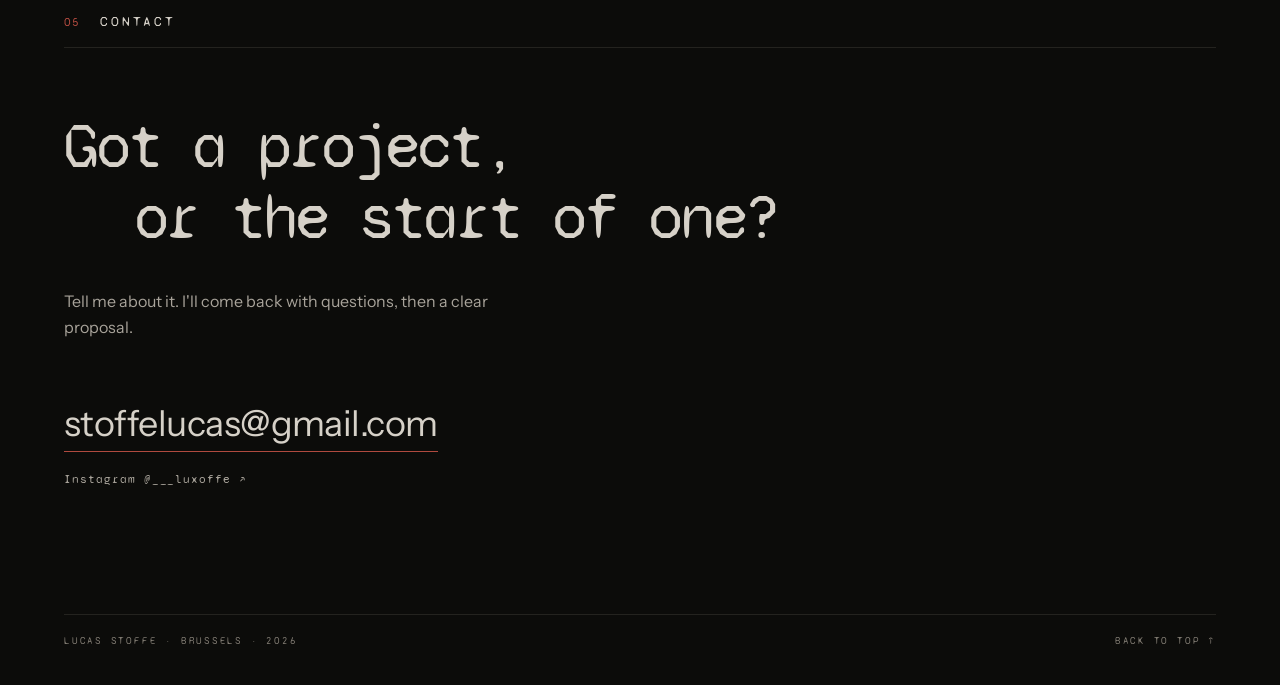
==== commit d4d47c0a: "Motion polish, François video and new project order - Scroll reveals: slow soft rise with a light bl" ====
--- a/index.html
+++ b/index.html
@@ -4,10 +4,9 @@
   <meta charset="UTF-8">
   <meta name="viewport" content="width=device-width, initial-scale=1.0">
   <title>Lucas Stoffe · Web design, identity and custom tools · Brussels</title>
-  <!-- Tab icon: the line drawing in red, no background. Vector first, PNG for browsers that ignore it (Safari). -->
-  <link rel="icon" type="image/png" sizes="192x192" href="images/favicon.png">
-  <link rel="icon" type="image/svg+xml" href="images/favicon.svg">
-  <link rel="apple-touch-icon" href="images/apple-touch-icon.png">
+  <!-- Tab icon: the drawing as filled shapes in the accent red (#b04a3f), no background. Filled on purpose: Safari puts a white square behind dark icons made of thin lines; this version was checked in Safari. Safari keeps old icons stored under their file name, so give the file a new name whenever the icon changes. -->
+  <link rel="icon" type="image/png" sizes="192x192" href="images/lucas-stoffe-icon.png">
+  <link rel="apple-touch-icon" href="images/apple-touch-icon.png?v=5">
   <meta name="description" content="Independent designer and developer in Brussels. Websites, visual identities and custom tools, designed and built end to end.">
   <meta name="theme-color" content="#0c0c0a">
 
@@ -129,11 +128,48 @@
       </div>
     </article>
 
-    <!-- W 02 — Running coach -->
+    <!-- W 02 + W 03 — shorter entries -->
+    <div class="case-duo">
+      <article class="mini reveal">
+        <figure class="shot shot--video"><video src="images/work/francois-scroll.mp4" poster="images/work/francois-home.jpg" width="1440" height="816" autoplay muted loop playsinline preload="metadata" aria-label="François Gilmant website, scrolling down the home page"></video></figure>
+        <div class="shot-pair shot-pair--screens">
+          <figure class="shot"><img src="images/work/francois-cabinet.jpg" alt="François Gilmant website, Mon parcours page: the practice and the windmill sgraffito on its facade" width="1800" height="1020" loading="lazy"></figure>
+          <figure class="shot"><img src="images/work/francois-tarifs.jpg" alt="François Gilmant website, prices and booking page" width="1800" height="1020" loading="lazy"></figure>
+        </div>
+        <div class="mini-text">
+          <span class="tag"><span class="status-dot status-dot--small" aria-hidden="true"></span>W 02 · In progress</span>
+          <h3>François Gilmant</h3>
+          <p>A new therapy practice has to earn trust before the first session. I drew the logo, an F that becomes a G, set the colours and type, and I'm building a seven-page site in French where booking is always one click away.</p>
+          <dl class="case-meta">
+            <div><dt>Client</dt><dd>NLP and hypnosis therapist, Liège</dd></div>
+            <div><dt>Scope</dt><dd>Logo, identity, web design, development</dd></div>
+          </dl>
+        </div>
+      </article>
+
+      <article class="mini reveal">
+        <figure class="shot shot--van"><img src="images/work/vigo-van.jpg" alt="Vigo S.A. van lettering, previewed on the client's Renault Master" width="1989" height="874" loading="lazy"></figure>
+        <div class="shot-pair">
+          <figure class="shot shot--label" data-label="Before"><img src="images/work/vigo-before.jpg" alt="The blank white van before lettering" width="1400" height="1050" loading="lazy"></figure>
+          <figure class="shot shot--logo"><img src="images/work/vigo-logo.jpg" alt="Vigo S.A. logo, redrawn as a vector" width="1400" height="696" loading="lazy"></figure>
+        </div>
+        <div class="mini-text">
+          <span class="tag">W 03 · Client project</span>
+          <h3>Vigo S.A.</h3>
+          <p>Roofers since 1983, with a new van to dress. I redrew their logo as a clean vector, then designed the lettering for a Renault Master: four sides at full scale, 28 separate elements, delivered print-ready with cut lines and a fitting plan for the installer.</p>
+          <dl class="case-meta">
+            <div><dt>Client</dt><dd>Roofing company, Brussels area</dd></div>
+            <div><dt>Scope</dt><dd>Logo vectorisation, vehicle lettering, print files</dd></div>
+          </dl>
+        </div>
+      </article>
+    </div>
+
+    <!-- W 04 — Running coach -->
     <article class="case case--split">
       <div class="case-col reveal">
         <div class="case-title">
-          <span class="tag">W 02 · Own project</span>
+          <span class="tag">W 04 · Own project</span>
           <h3>Running coach</h3>
         </div>
         <div class="case-body">
@@ -147,44 +183,10 @@
         </div>
       </div>
       <div class="phones reveal">
-        <figure class="phone"><div class="shot shot--phone"><img src="images/work/chatbox-01.jpg" alt="Running coach: a conversation about changing the day's training" width="900" height="1740" loading="lazy"></div><figcaption><span>01</span> You tell it your week changed. It rebuilds the plan.</figcaption></figure>
-        <figure class="phone"><div class="shot shot--phone"><img src="images/work/chatbox-02.jpg" alt="Running coach: feedback after a tempo session" width="900" height="1740" loading="lazy"></div><figcaption><span>02</span> After a session it reads the data and tells you how it went.</figcaption></figure>
+        <figure class="phone"><div class="shot shot--phone"><img src="images/work/chatbox-01.jpg" alt="Running coach: moving a run around a travel day" width="900" height="1740" loading="lazy"></div><figcaption><span>01</span> You tell it your week changed. It rebuilds the plan.</figcaption></figure>
+        <figure class="phone"><div class="shot shot--phone"><img src="images/work/chatbox-02.jpg" alt="Running coach: feedback after a long run" width="900" height="1740" loading="lazy"></div><figcaption><span>02</span> After a session it reads the data and tells you how it went.</figcaption></figure>
       </div>
     </article>
-
-    <!-- W 03 + W 04 — shorter entries -->
-    <div class="case-duo">
-      <article class="mini reveal">
-        <figure class="shot"><img src="images/work/francois-home.jpg" alt="François Gilmant website: home page with the F and G logo in the background" width="1800" height="1020" loading="lazy"></figure>
-        <figure class="shot"><img src="images/work/francois-steps.jpg" alt="François Gilmant website: what a first session looks like" width="1800" height="1020" loading="lazy"></figure>
-        <div class="mini-text">
-          <span class="tag"><span class="status-dot status-dot--small" aria-hidden="true"></span>W 03 · In progress</span>
-          <h3>François Gilmant</h3>
-          <p>A new therapy practice has to earn trust before the first session. I drew the logo, an F that becomes a G, set the colours and type, and I'm building a seven-page site in French where booking is always one click away.</p>
-          <dl class="case-meta">
-            <div><dt>Client</dt><dd>NLP and hypnosis therapist, Liège</dd></div>
-            <div><dt>Scope</dt><dd>Logo, identity, web design, development</dd></div>
-          </dl>
-        </div>
-      </article>
-
-      <article class="mini reveal">
-        <figure class="shot shot--van"><img src="images/work/vigo-van.jpg" alt="Vigo S.A. van lettering, previewed on the client's Renault Master" width="1989" height="874" loading="lazy"></figure>
-        <div class="shot-pair">
-          <figure class="shot shot--label" data-label="Before"><img src="images/work/vigo-before.jpg" alt="The blank white van before lettering" width="1400" height="1050" loading="lazy"></figure>
-          <figure class="shot shot--logo"><img src="images/work/vigo-logo.jpg" alt="Vigo S.A. logo, redrawn as a vector" width="1400" height="696" loading="lazy"></figure>
-        </div>
-        <div class="mini-text">
-          <span class="tag">W 04 · Client project</span>
-          <h3>Vigo S.A.</h3>
-          <p>Roofers since 1983, with a new van to dress. I redrew their logo as a clean vector, then designed the lettering for a Renault Master: four sides at full scale, 28 separate elements, delivered print-ready with cut lines and a fitting plan for the installer.</p>
-          <dl class="case-meta">
-            <div><dt>Client</dt><dd>Roofing company, Brussels area</dd></div>
-            <div><dt>Scope</dt><dd>Logo vectorisation, vehicle lettering, print files</dd></div>
-          </dl>
-        </div>
-      </article>
-    </div>
   </section>
 
   <!-- ================================================
--- a/style.css
+++ b/style.css
@@ -44,6 +44,16 @@
   --ts-short: 0.92;   /* small project titles, services */
   --ts-lead:  0.8;    /* About lead */
   --title-scale: var(--ts-long);
+
+  /* Motion. One place to tune how the whole page feels. */
+  --ease-out:    cubic-bezier(0.23, 1, 0.32, 1);     /* things entering, hovers that move */
+  --ease-in-out: cubic-bezier(0.77, 0, 0.175, 1);    /* things moving across the screen */
+  --ease-reveal: cubic-bezier(0.22, 1, 0.36, 1);     /* long, soft landing for scroll reveals */
+  --dur-press:   160ms;   /* button press */
+  --dur-fast:    250ms;   /* colour changes on hover */
+  --dur-base:    400ms;   /* small hover moves (arrows) */
+  --dur-reveal:  1300ms;  /* sections appearing on scroll */
+  --stagger:     120ms;   /* gap between items appearing together */
 }
 
 /* ================================================
@@ -99,11 +109,13 @@
    GRAIN
 ================================================ */
 
+/* Only slightly larger than the screen: enough room for the jitter below,
+   without a giant layer the browser has to repaint every step. */
 .grain {
   position: fixed;
-  inset: -100%;
-  width: 300%;
-  height: 300%;
+  inset: -5%;
+  width: 110%;
+  height: 110%;
   z-index: 998;
   pointer-events: none;
   opacity: 0.045;
@@ -188,10 +200,15 @@
   letter-spacing: 0.12em;
   text-transform: uppercase;
   color: var(--text);
-  transition: background 0.25s ease, color 0.25s ease, border-color 0.25s ease;
-}
-
-.btn:hover { border-color: var(--text); }
+  transition:
+    background var(--dur-fast) ease,
+    color var(--dur-fast) ease,
+    border-color var(--dur-fast) ease,
+    transform var(--dur-press) var(--ease-out);
+}
+
+/* Pressed: the button gives a little, so it feels like it heard you */
+.btn:active { transform: scale(0.97); }
 
 .btn--solid {
   background: var(--text);
@@ -199,10 +216,24 @@
   color: var(--bg);
 }
 
-.btn--solid:hover {
-  background: var(--accent);
-  border-color: var(--accent);
-  color: var(--text);
+/* The arrow leans toward where the button goes */
+.btn span[aria-hidden] {
+  display: inline-block;
+  transition: transform var(--dur-base) var(--ease-out);
+}
+
+/* Hover effects only for a real mouse. On phones a tap would leave them stuck on. */
+@media (hover: hover) and (pointer: fine) {
+  .btn:hover { border-color: var(--text); }
+
+  .btn--solid:hover {
+    background: var(--accent);
+    border-color: var(--accent);
+    color: var(--text);
+  }
+
+  .btn[href="#contact"]:hover span[aria-hidden] { transform: translateX(3px); }
+  .btn[href="#work"]:hover span[aria-hidden]    { transform: translateY(2px); }
 }
 
 .link-out {
@@ -213,10 +244,18 @@
   color: var(--text);
   padding-bottom: 0.3em;
   border-bottom: 1px solid var(--faint);
-  transition: border-color 0.25s ease, color 0.25s ease;
-}
-
-.link-out:hover { border-color: var(--accent); color: var(--accent); }
+  transition: border-color var(--dur-fast) ease, color var(--dur-fast) ease;
+}
+
+.link-out span[aria-hidden] {
+  display: inline-block;
+  transition: transform var(--dur-base) var(--ease-out);
+}
+
+@media (hover: hover) and (pointer: fine) {
+  .link-out:hover { border-color: var(--accent); color: var(--accent); }
+  .link-out:hover span[aria-hidden] { transform: translate(2px, -2px); }
+}
 
 /* ================================================
    REVEAL
@@ -224,16 +263,40 @@
    page still shows everything without it.
 ================================================ */
 
+/* Text rises slowly out of a soft blur, as if coming into focus.
+   --i is set by script.js: items that appear together come in one after another. */
 .js .reveal {
   opacity: 0;
-  transform: translateY(18px);
-  transition: opacity 0.9s ease, transform 0.9s ease;
+  transform: translateY(28px);
+  filter: blur(6px);
+  transition:
+    opacity var(--dur-reveal) var(--ease-reveal),
+    transform var(--dur-reveal) var(--ease-reveal),
+    filter var(--dur-reveal) var(--ease-reveal);
+  transition-delay: calc(var(--i, 0) * var(--stagger));
+}
+
+/* Pictures: a longer, softer rise with no blur (blur on big images is heavy in Safari) */
+.js .shot.reveal,
+.js .phones.reveal,
+.js .portrait.reveal,
+.js .m.reveal {
+  transform: translateY(40px);
+  filter: none;
+  transition:
+    opacity 1600ms var(--ease-reveal),
+    transform 1600ms var(--ease-reveal);
+  transition-delay: calc(var(--i, 0) * var(--stagger));
 }
 
 .js .reveal.is-visible {
   opacity: 1;
   transform: translateY(0);
-}
+  filter: blur(0);
+}
+
+/* The blur is only for the way in. Once visible, drop it so text stays crisp. */
+.js .reveal.is-done { filter: none; }
 
 /* ================================================
    HEADER
@@ -286,10 +349,12 @@
 
 .site-nav a {
   color: var(--soft);
-  transition: color 0.25s ease;
-}
-
-.site-nav a:hover { color: var(--text); }
+  transition: color var(--dur-fast) ease;
+}
+
+@media (hover: hover) and (pointer: fine) {
+  .site-nav a:hover { color: var(--text); }
+}
 
 /* Language switch: each language is its own page.
    A block slides to the chosen language (script.js adds it); a red frame
@@ -314,7 +379,9 @@
   transition: color 0.3s ease;
 }
 
-.site-nav .lang a:hover { color: var(--text); }
+@media (hover: hover) and (pointer: fine) {
+  .site-nav .lang a:hover { color: var(--text); }
+}
 
 html:not(.js) .site-nav .lang a[aria-current="true"],
 .site-nav .lang a.is-on { color: var(--bg); }
@@ -357,7 +424,9 @@
   transition: translate 0.35s cubic-bezier(0.3, 1.3, 0.5, 1), opacity 0.2s ease;
 }
 
-.lang:hover .lang-ghost { opacity: 1; }
+@media (hover: hover) and (pointer: fine) {
+  .lang:hover .lang-ghost { opacity: 1; }
+}
 
 .site-nav .site-nav-cta {
   color: var(--text);
@@ -414,7 +483,7 @@
   position: relative;
   z-index: 1;
   opacity: 0;
-  animation: fade-in 0.8s ease 0.1s forwards;
+  animation: fade-in 500ms var(--ease-out) 100ms forwards;
 }
 
 /* Wrapper: positions the whole composition, carries mix-blend-mode.
@@ -480,9 +549,17 @@
   align-items: flex-start;
   position: relative;
   z-index: 1;
+}
+
+/* Headline, intro and buttons arrive one after another */
+.opening-bottom > * {
   opacity: 0;
-  animation: slide-up 0.9s ease 0.25s forwards;
-}
+  animation: slide-up 650ms var(--ease-out) forwards;
+}
+
+.opening-bottom > :nth-child(1) { animation-delay: 180ms; }
+.opening-bottom > :nth-child(2) { animation-delay: 260ms; }
+.opening-bottom > :nth-child(3) { animation-delay: 340ms; }
 
 .headline {
   font-size: calc(clamp(2rem, 4.4vw, 4.6rem) * var(--title-scale));
@@ -661,8 +738,16 @@
   align-items: start;
 }
 
-.mini .shot + .shot,
-.mini .shot-pair { margin-top: clamp(0.5rem, 1.2vw, 1rem); }
+/* Only stacked pictures get space above them. Pictures side by side in a pair
+   must not, or the second one sits lower than the first. */
+.mini > .shot + .shot,
+.mini > .shot-pair { margin-top: clamp(0.5rem, 1.2vw, 1rem); }
+
+/* An entry that follows the two shorter ones gets the same divider line */
+.case-duo + .case {
+  padding-top: var(--section);
+  border-top: 1px solid var(--border);
+}
 
 .mini-text { margin-top: 2rem; }
 
@@ -693,6 +778,17 @@
 
 .shot-pair .shot { aspect-ratio: 4 / 3; }
 .shot-pair .shot img { height: 100%; object-fit: cover; }
+
+/* Screen recording: plays on its own, silent, on a loop */
+.shot--video video {
+  display: block;
+  width: 100%;
+  height: auto;
+}
+
+/* Two full screenshots side by side, shown whole (no crop) */
+.shot-pair--screens .shot { aspect-ratio: auto; }
+.shot-pair--screens .shot img { height: auto; }
 
 .shot--logo { background: #fff; }
 .shot-pair .shot--logo img { object-fit: contain; padding: 9%; }
@@ -816,7 +912,6 @@
   overflow: hidden;
   background: var(--surface);
   position: relative;
-  cursor: pointer;
   width: 100%;
 }
 
@@ -860,13 +955,14 @@
   height: 100%;
   object-fit: cover;
   transition: transform 0.7s ease;
-  will-change: transform;
-}
-
-.m:hover img {
-  transform: scale(1.04);
-}
-
+}
+
+/* Slow zoom on hover */
+@media (hover: hover) and (pointer: fine) {
+  .m:hover img { transform: scale(1.04); }
+}
+
+/* Glitch: only on a few chosen images (the list is in script.js) */
 .m.glitch-active img {
   animation: img-glitch 0.22s steps(3) 1 forwards;
 }
@@ -878,6 +974,14 @@
   66%  { filter: hue-rotate(-45deg) contrast(0.92);
          transform: scale(1.04) translate(3px, 1px); }
   100% { filter: none; transform: scale(1.04) translate(0, 0); }
+}
+
+/* Same colour flicker, without the shake (used with reduced motion) */
+@keyframes img-glitch-calm {
+  0%   { filter: none; }
+  33%  { filter: hue-rotate(70deg) contrast(1.2) saturate(1.3); }
+  66%  { filter: hue-rotate(-45deg) contrast(0.92); }
+  100% { filter: none; }
 }
 
 .m::after {
@@ -922,7 +1026,9 @@
   transition: filter 0.6s ease;
 }
 
-.portrait:hover img { filter: none; }
+@media (hover: hover) and (pointer: fine) {
+  .portrait:hover img { filter: none; }
+}
 
 .about-lead {
   max-width: 26ch;
@@ -1000,21 +1106,28 @@
   line-height: 1.1;
   padding-bottom: 0.2em;
   border-bottom: 1px solid var(--accent);
-  transition: color 0.25s ease;
+  transition: color var(--dur-fast) ease;
   overflow-wrap: anywhere;
 }
-
-.contact-email:hover { color: var(--accent); }
 
 .contact-ig {
   font-family: var(--font-mono);
   font-size: 0.75rem;
   color: var(--soft);
   letter-spacing: 0.08em;
-  transition: color 0.25s ease;
-}
-
-.contact-ig:hover { color: var(--text); }
+  transition: color var(--dur-fast) ease;
+}
+
+.contact-ig span[aria-hidden] {
+  display: inline-block;
+  transition: transform var(--dur-base) var(--ease-out);
+}
+
+@media (hover: hover) and (pointer: fine) {
+  .contact-email:hover { color: var(--accent); }
+  .contact-ig:hover { color: var(--text); }
+  .contact-ig:hover span[aria-hidden] { transform: translate(2px, -2px); }
+}
 
 .site-foot {
   display: flex;
@@ -1032,7 +1145,11 @@
   letter-spacing: 0.18em;
 }
 
-a.copyright:hover { color: var(--text); }
+a.copyright { transition: color var(--dur-fast) ease; }
+
+@media (hover: hover) and (pointer: fine) {
+  a.copyright:hover { color: var(--text); }
+}
 
 /* ================================================
    TITLES
@@ -1273,14 +1390,28 @@
   .lang-thumb.is-moving { animation: none; }
   .lang-ghost { transition: opacity 0.2s ease; }
 
+  /* Scroll reveals: still slow and soft, but only a fade. Nothing moves or blurs. */
   .js .reveal,
-  .opening-status,
-  .opening-bottom {
-    opacity: 1;
+  .js .shot.reveal,
+  .js .phones.reveal,
+  .js .portrait.reveal,
+  .js .m.reveal {
     transform: none;
-    animation: none;
-    transition: none;
+    filter: none;
+    transition: opacity 1200ms ease;
+    transition-delay: calc(var(--i, 0) * var(--stagger));
   }
 
+  .opening-bottom > *,
+  .opening-status { animation: fade-in 600ms ease forwards; }
+
   .opening-tattoo { opacity: 0.75; animation: none; }
-}
+
+  /* Glitch keeps its colour flicker, without the shake */
+  .m.glitch-active img { animation-name: img-glitch-calm; }
+
+  .btn:active { transform: none; }
+  .btn span[aria-hidden],
+  .link-out span[aria-hidden],
+  .contact-ig span[aria-hidden] { transform: none !important; }
+}
